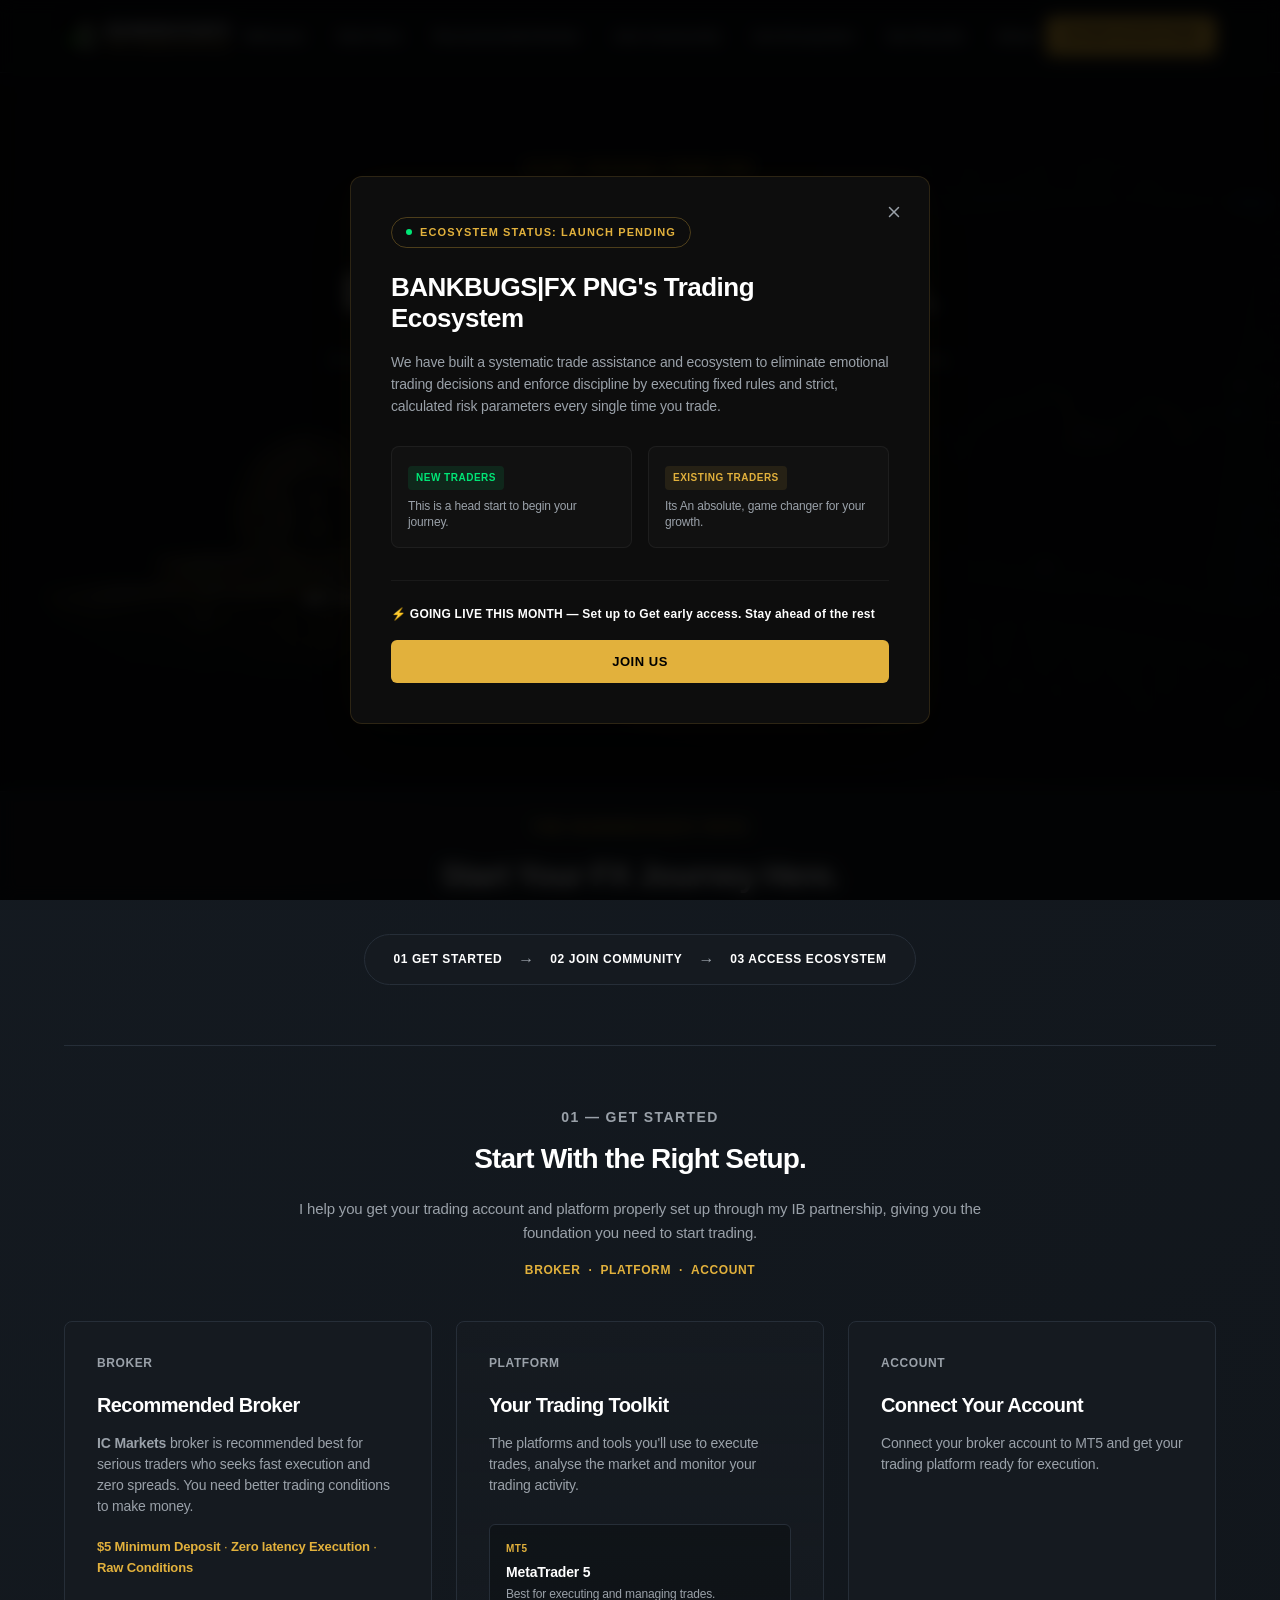
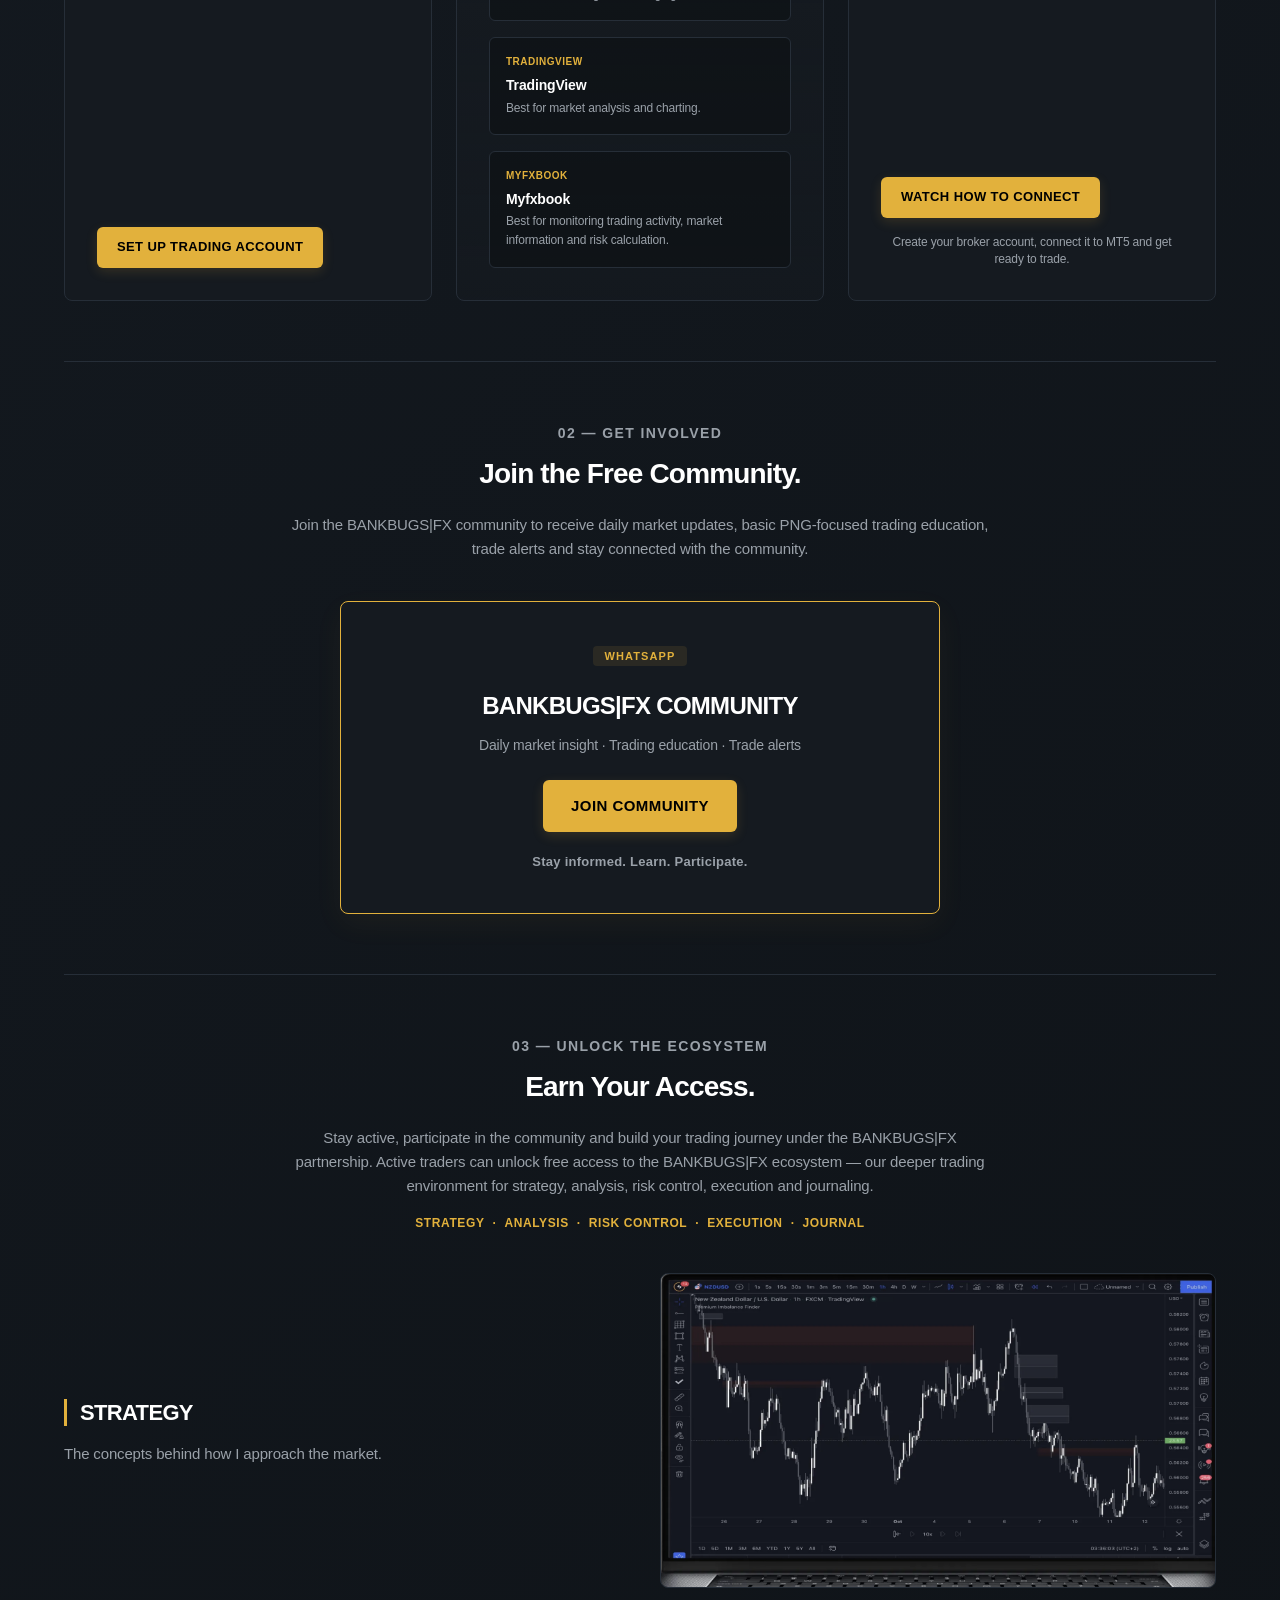
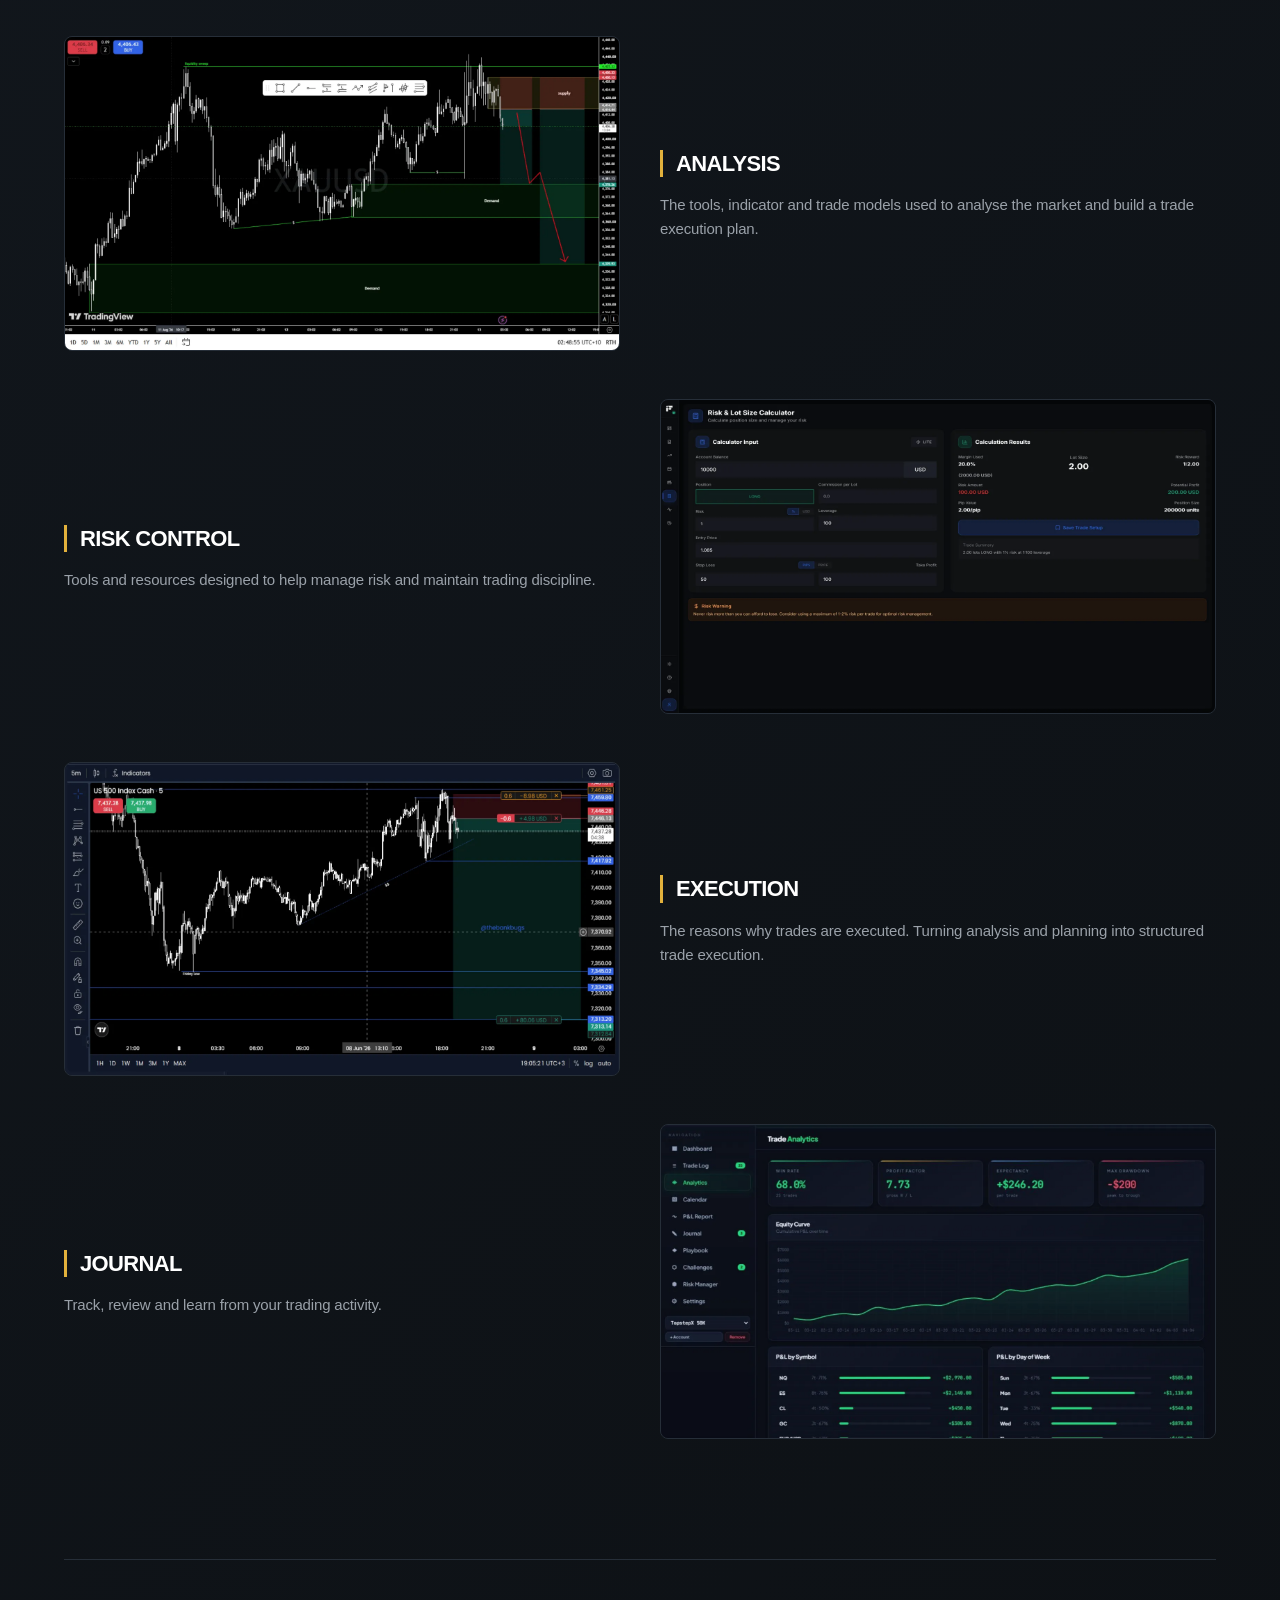
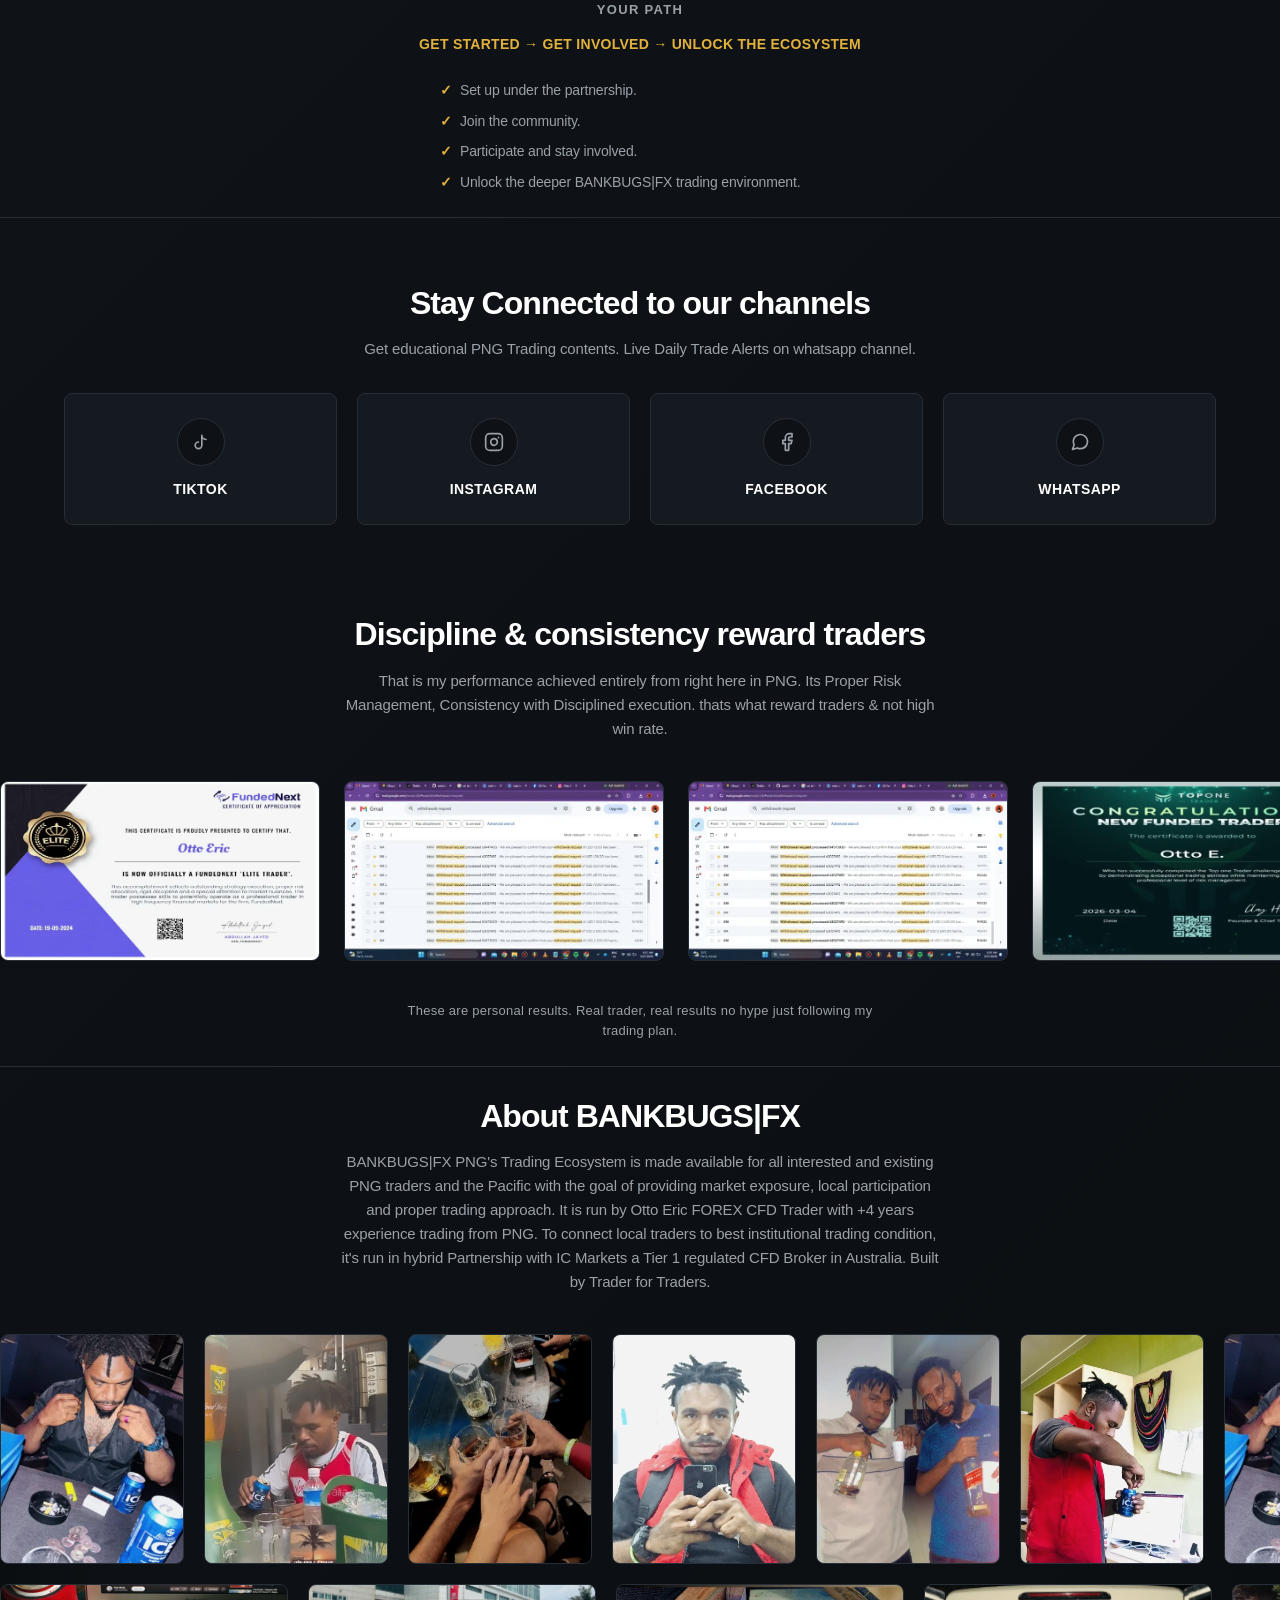
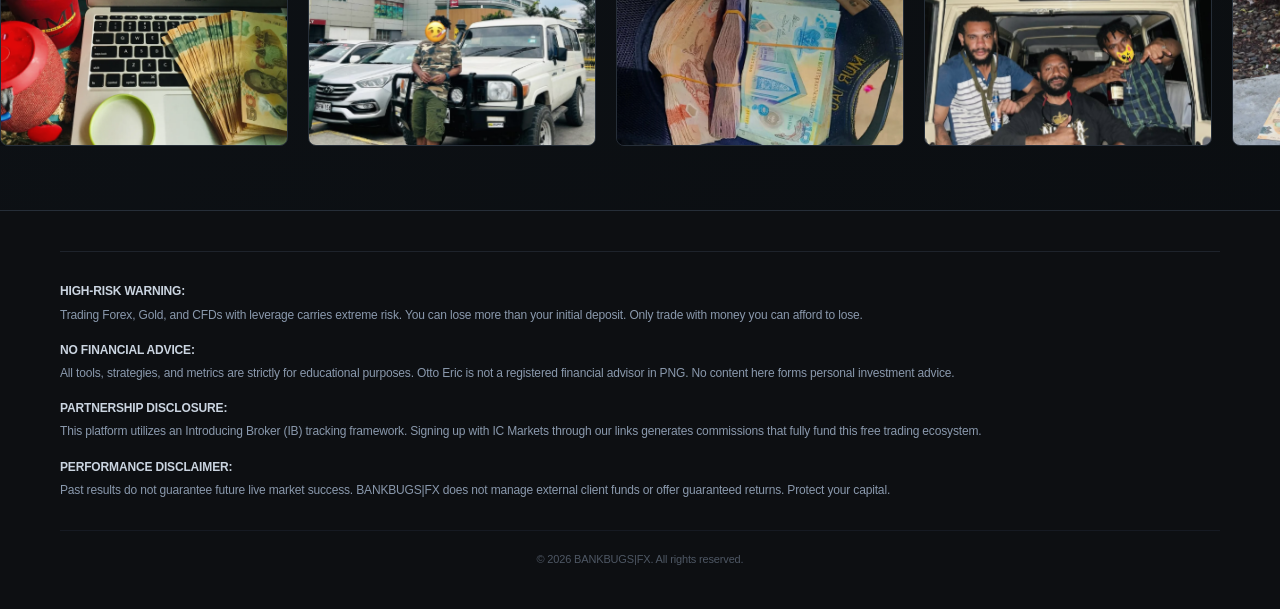
==== index.html @ 25a1a7df "Update index.html" ====
<!DOCTYPE html>
<html lang="en">
<head>
    <meta charset="UTF-8">
    <meta name="viewport" content="width=device-width, initial-scale=1.0">
    <title>BANKBUGS|FX Ecosystem</title>
    <!-- Link to your external stylesheet --> 
    <!-- Favicon Integration Hook -->
    <link rel="icon" type="image/x-icon" href="img/favicon.ico">

    <link rel="stylesheet" href="css/main.css">
    <link rel="stylesheet" href="css/topnav.css">
    <link rel="stylesheet" href="css/background.css">
    <link rel="stylesheet" href="css/header.css"> 
     <link rel="stylesheet" href="css/hero.css">
    <link rel="stylesheet" href="css/withdrawals.css">
    <link rel="stylesheet" href="css/about-me.css">
    <link rel="stylesheet" href="css/follow.css">
     <link rel="stylesheet" href="css/path.css">
     <link rel="stylesheet" href="css/ad.css">
    <!-- Google Fonts: Inter -->
    <link rel="preconnect" href="https://googleapis.com">
    <link rel="preconnect" href="https://gstatic.com" crossorigin>
    <link href="https://googleapis.com/css2?family=Inter:wght@400;600;700;800&display=swap" rel="stylesheet">
</head>
<body>


    
<!-- ==========================================
     SECTION 1: THE TOP NAVIGATION BAR (Dual-Row Layout)
     ========================================== -->
<nav class="main-nav">
    <div class="nav-wrapper">
                  
        <div class="nav-top-tier">
            <div class="brand-logo-group">
                <img src="img/logo.webp" alt="BANKBUGS|FX Logo" class="nav-logo-img">
                <div class="brand-text-column">
                    <span class="brand-logo-text">BANKBUGS|FX</span>
                    <span class="brand-subtext">PNG's Trading Ecosystem</span>
                    
                    <!-- 🍔 MOBILE HAMBURGER BUTTON (Hidden on Desktop) -->
                    <button id="menu-toggle" class="hamburger-btn" aria-label="Toggle Menu">
                        <span></span>
                        <span></span>
                        <span></span>
                    </button>
                </div>
            </div>
            
            <!-- Right Side: Action Utilities Grouping (Updated Row Box) -->
            <div class="nav-actions-group">
                <a href="login.html" class="btn btn-secondary btn-nav-action">Access Ecosystem</a>
            </div>
        </div>

        <!-- Tier 2: The Navigation Menu Sub-Section (Becomes the Side Drawer on Mobile) -->
        <div id="side-menu" class="nav-sub-section">
            <a href="#section-onboarding" class="nav-link">Welcome</a>
             <a href="#getting-started" class="nav-link">Start Here</a>
             <a href="#broker" class="nav-link">Recommended Broker</a>
            <a href="#community" class="nav-link">Join Community</a>
            <a href="#ecosystem" class="nav-link">Use Ecosystem</a>
            <a href="#withdrawals" class="nav-link">See Results</a>
            <a href="#about-me" class="nav-link">About</a>
        </div>
        
    </div>
</nav>

<!-- 🌟 OUTSIDE CLICK BACKDROP OVERLAY -->
<div id="menu-overlay" class="menu-overlay"></div>



<!-- SYSTEMATIC ECOSYSTEM LAUNCH ANNOUNCER MODAL -->
<div id="launch-announcer-overlay" class="announcer-overlay-backdrop" style="display: none;">
    <div class="announcer-modal-card">
        
        <!-- Premium Closure Handle -->
        <button class="announcer-close-btn" onclick="closeAnnouncerPopup();" aria-label="Close Announcement">
            <svg viewBox="0 0 24 24" width="18" height="18" stroke="currentColor" stroke-width="2" fill="none" stroke-linecap="round" stroke-linejoin="round">
                <line x1="18" y1="6" x2="6" y2="18"></line>
                <line x1="6" y1="6" x2="18" y2="18"></line>
            </svg>
        </button>

        <!-- Institutional Header Token -->
        <div class="announcer-badge-glow">
            <span class="pulse-radar-dot"></span>
            Ecosystem Status: Launch Pending
        </div>

        <!-- Copywriting Value Hierarchy -->
        <h2 class="announcer-headline">BANKBUGS|FX PNG's Trading Ecosystem</h2>
        
        <p class="announcer-pitch-text">
            We have built a systematic trade assistance and ecosystem to eliminate emotional trading decisions and enforce discipline by executing fixed rules and strict, calculated risk parameters every single time you trade.
        </p>

        <!-- Segment Targeted Dual-Value Blocks -->
        <div class="announcer-segments-grid">
            <div class="segment-pill-box">
                <span class="pill-title label-new">New Traders</span>
                <p class="pill-desc">This is a head start to begin your journey.</p>
            </div>
            <div class="segment-pill-box">
                <span class="pill-title label-pro">Existing Traders</span>
                <p class="pill-desc">Its An absolute, game changer for your growth.</p>
            </div>
        </div>

        <!-- High-Urgency Action Anchoring -->
        <div class="announcer-footer-box">
            <p class="announcer-urgency-note">
                ⚡ GOING LIVE THIS MONTH — Set up to Get early access. Stay ahead of the rest
            </p>
            <button class="announcer-action-cta" onclick="closeAnnouncerPopup();">Join us</button>
        </div>

    </div>
</div>



    
<!-- ==========================================================================
     SECTION 0: THE HIGH-STATUS HERO COMPONENT (ALL GOLD CTA UPGRADE)
     ========================================================================== -->
<header id="section-onboarding" class="hero-section baseline-onboarding-hero">
    
    <!-- Core Container Layout -->
    <div class="hero-block structural-center-box">
        
        <!-- Audience Hook Indicator -->
        <span class="hero-tagline-eyebrow">START TRADING FROM PNG</span>
        
        <!-- Core Value Headline Proposition -->
        <h1 class="hero-headline-title">Trade with a System.<br>Execute with Confidence.</h1>
        
        <!-- Contextual Subheadline Bridge Paragraph -->
        <p class="hero-subheadline-desc">A complete FX trading ecosystem built for traders — combining strategy, market analysis, trading tools, education and execution into one structured platform.</p>
        
       <!-- Conversion Trigger Control Panel Frame -->
<div class="hero-action-control-box">
    
    <!-- Context Indicator Text -->
    <p class="hero-cta-prompt-text">New Here?</p>
    
    <!-- Primary Attention Trigger Row -->
    <div class="hero-cta-primary-row">
        <!-- Button 1: Open Trading Account (High Speed Framing) -->
        <a href="#getting-started" target="_blank" rel="noopener noreferrer" class="btn-hero-gold btn-hero-large">Take first-step Get Started</a>
    </div>

    <!-- Secondary Action Navigation Ecosystem Grid -->
    <div class="hero-cta-secondary-grid">
        
        <!-- Button 2: Request Help (Now cleanly framed as a supportive auxiliary choice) -->
        <a href="javascript:void(0);" onclick="redirectToWhatsApp('help');" class="btn-hero-gold btn-hero-gold-outline" rel="noopener">Not Sure? Get online help</a>
        
        <!-- Bundle Container: Holds the Early Access Button and its respective status counter safely together -->
        <div class="cta-bundle-node-wrapper">
            <!-- Button 3: Join Free Community -->
            <a href="https://chat.whatsapp.com/BpIWqg3GqBs0IcXqRXklB0" target="_blank" rel="noopener noreferrer" class="btn-hero-gold">Join us to Access Ecosystem</a>
            
            <!-- Fintech Status Active Node Indicator (Institutional Vector) -->
            <div class="institutional-queue-node">
                <!-- Precision dual user-group silhouette line vector -->
                <svg class="queue-vector-node" viewBox="0 0 24 24" xmlns="http://w3.org">
                    <path d="M17 21v-2a4 4 0 0 0-4-4H5a4 4 0 0 0-4 4v2" />
                    <circle cx="9" cy="7" r="4" />
                    <path d="M23 21v-2a4 4 0 0 0-3-3.87" />
                    <path d="M16 3.13a4 4 0 0 1 0 7.75" />
                </svg>
                Active: +70 Traders ready for Early Access
            </div>
        </div>

    </div>

</div> <!-- /.hero-action-control-box -->

        
        <!-- Friction Minimizer Supporting Meta Note -->
        <span class="hero-supporting-meta-text">No subscription required. Explore the system, tools and education before deciding how you want to trade.</span>

    </div> <!-- /.structural-center-box -->
</header>


<!-- ==========================================================================
   BANKBUGS|FX PATH FUNNEL SECTION
   ========================================================================== -->
<section id="welcome" class="section-padding funnel-section">
    <div class="container">
        
        <!-- Main Section Header -->
        <header class="funnel-header">
            <h2 class="funnel-tagline">THE BANKBUGS|FX PATH</h2>
            <h1 class="section-title">Start Your FX Journey Here.</h1>
            
            <!-- Funnel Path Breadcrumb Visual -->
            <div class="funnel-breadcrumb">
                <span class="step-link">01 GET STARTED</span>
                <span class="step-arrow">→</span>
                <span class="step-link">02 JOIN COMMUNITY</span>
                <span class="step-arrow">→</span>
                <span class="step-link">03 ACCESS ECOSYSTEM</span>
            </div>
        </header>

        <!-- ==========================================================================
           STEP 01 — GET STARTED (3-Column Layout Block)
           ========================================================================== -->
        <div id="getting-started" class="funnel-step-block">
            <div class="step-block-header">
                <h2>01 — GET STARTED</h2>
                <h3>Start With the Right Setup.</h3>
                <p>I help you get your trading account and platform properly set up through my IB partnership, giving you the foundation you need to start trading.</p>
                <div class="step-badges">
                    <span>BROKER</span> · <span>PLATFORM</span> · <span>ACCOUNT</span>
                </div>
            </div>

            <!-- Responsive 3-Column Grid -->
            <div id="broker" class="step-three-grid">
                
                <!-- Column A: Broker -->
                <div class="step-col-card">
                    <h4 class="card-meta-title">BROKER</h4>
                    <h3>Recommended Broker</h3>
                    <p class="card-desc"><strong>IC Markets</strong> broker is recommended best for serious traders who seeks fast execution and zero spreads. You need better trading conditions to make money.</p>
                    <div class="card-highlights">
                        <strong>$5 Minimum Deposit</strong> · <strong>Zero latency Execution</strong> · <strong>Raw Conditions</strong>
                    </div>
                    <div class="card-action">
                        <a href="https://ic.com/open-trading-account/live/?camp=92891" class="btn btn-secondary">Set Up Trading Account</a>
                    </div>
                </div>

                <!-- Column B: Platform (Unified Layout Card) -->
                <div class="step-col-card platform-unified-card">
                    <h4 class="card-meta-title">PLATFORM</h4>
                    <h3>Your Trading Toolkit</h3>
                    <p class="card-desc">The platforms and tools you'll use to execute trades, analyse the market and monitor your trading activity.</p>
                    
                    <div class="platform-tools-stack">
                        <div class="tool-item">
                            <span class="tool-badge">MT5</span>
                            <div class="tool-details">
                                <h5>MetaTrader 5</h5>
                                <p>Best for executing and managing trades.</p>
                            </div>
                        </div>
                        <div class="tool-item">
                            <span class="tool-badge">TRADINGVIEW</span>
                            <div class="tool-details">
                                <h5>TradingView</h5>
                                <p>Best for market analysis and charting.</p>
                            </div>
                        </div>
                        <div class="tool-item">
                            <span class="tool-badge">MYFXBOOK</span>
                            <div class="tool-details">
                                <h5>Myfxbook</h5>
                                <p>Best for monitoring trading activity, market information and risk calculation.</p>
                            </div>
                        </div>
                    </div>
                </div>

                <!-- Column C: Account -->
                <div class="step-col-card">
                    <h4 class="card-meta-title">ACCOUNT</h4>
                    <h3>Connect Your Account</h3>
                    <p class="card-desc">Connect your broker account to MT5 and get your trading platform ready for execution.</p>
                    <div class="card-action">
                        <a href="https://www.tiktok.com/@bankbugsfx" class="btn btn-secondary">Watch How To Connect</a>
                    </div>
                    <p class="card-subtext">Create your broker account, connect it to MT5 and get ready to trade.</p>
                </div>

            </div>
        </div>

        <!-- ==========================================================================
           STEP 02 — GET INVOLVED (Focused CTA Layout)
           ========================================================================== -->
        <div id="community" class="funnel-step-block">
            <div class="step-block-header">
                <h2>02 — GET INVOLVED</h2>
                <h3>Join the Free Community.</h3>
                <p>Join the BANKBUGS|FX community to receive daily market updates, basic PNG-focused trading education, trade alerts and stay connected with the community.</p>
            </div>

            <div class="community-cta-card">
                <span class="whatsapp-tag">WHATSAPP</span>
                <h3>BANKBUGS|FX COMMUNITY</h3>
                <p>Daily market insight · Trading education · Trade alerts</p>
                <div class="cta-wrapper">
                    <a href="https://whatsapp.com/channel/0029VbCknH1BqbrEymxFje2I" class="btn">Join Community</a>
                </div>
                <div class="cta-footer-tag">Stay informed. Learn. Participate.</div>
            </div>
        </div>

        <!-- ==========================================================================
           STEP 03 — UNLOCK THE ECOSYSTEM (Alternating Rows Layout)
           ========================================================================== -->
        <div id="ecosystem" class="funnel-step-block">
            <div class="step-block-header">
                <h2>03 — UNLOCK THE ECOSYSTEM</h2>
                <h3>Earn Your Access.</h3>
                <p>Stay active, participate in the community and build your trading journey under the BANKBUGS|FX partnership. Active traders can unlock free access to the BANKBUGS|FX ecosystem — our deeper trading environment for strategy, analysis, risk control, execution and journaling.</p>
                <div class="step-badges">
                    <span>STRATEGY</span> · <span>ANALYSIS</span> · <span>RISK CONTROL</span> · <span>EXECUTION</span> · <span>JOURNAL</span>
                </div>
            </div>

            <!-- Alternating Ecosystem Grid Rows -->
            <div class="ecosystem-rows-container">
                
                <!-- Row 1: Strategy -->
                <div class="ecosystem-row">
                    <div class="ecosystem-info-pane">
                        <h3>STRATEGY</h3>
                        <p>The concepts behind how I approach the market.</p>
                    </div>
                    <div class="ecosystem-visual-pane">
                        <div class="image-container aspect-16-9">
                            <img src="img/strategy-visual.webp" alt="BANKBUGS FX Strategy Framework Visual Placeholder">
                        </div>
                    </div>
                </div>

                <!-- Row 2: Analysis (Flipped layout via CSS order) -->
                <div class="ecosystem-row">
                    <div class="ecosystem-info-pane">
                        <h3>ANALYSIS</h3>
                        <p>The tools, indicator and trade models used to analyse the market and build a trade execution plan.</p>
                    </div>
                    <div class="ecosystem-visual-pane">
                        <div class="image-container aspect-16-9">
                            <img src="img/analysis-visual.webp" alt="BANKBUGS FX Market Analysis Visual Placeholder">
                        </div>
                    </div>
                </div>

                <!-- Row 3: Risk Control -->
                <div class="ecosystem-row">
                    <div class="ecosystem-info-pane">
                        <h3>RISK CONTROL</h3>
                        <p>Tools and resources designed to help manage risk and maintain trading discipline.</p>
                    </div>
                    <div class="ecosystem-visual-pane">
                        <div class="image-container aspect-16-9">
                            <img src="img/risk-control-visual.webp" alt="BANKBUGS FX Risk Control Tools Visual Placeholder">
                        </div>
                    </div>
                </div>

                                <!-- Row 4: Execution (Flipped layout via CSS order) -->
                <div class="ecosystem-row">
                    <div class="ecosystem-info-pane">
                        <h3>EXECUTION</h3>
                        <p>The reasons why trades are executed. Turning analysis and planning into structured trade execution.</p>
                    </div>
                    <div class="ecosystem-visual-pane">
                        <div class="image-container aspect-16-9">
                            <img src="img/execution-visual.webp" alt="BANKBUGS FX Trade Execution Environment Visual Placeholder">
                        </div>
                    </div>
                </div>

                <!-- Row 5: Journal -->
                <div class="ecosystem-row">
                    <div class="ecosystem-info-pane">
                        <h3>JOURNAL</h3>
                        <p>Track, review and learn from your trading activity.</p>
                    </div>
                    <div class="ecosystem-visual-pane">
                        <div class="image-container aspect-16-9">
                            <img src="img/journal-visual.webp" alt="BANKBUGS FX Trading Journal Platform Visual Placeholder">
                        </div>
                    </div>
                </div>

            </div>
        </div>

        <!-- ==========================================================================
           FUNNEL SUMMARY FOOTER
           ========================================================================== -->
        <footer class="funnel-summary-footer">
            <h4>YOUR PATH</h4>
            <div class="summary-badge-path">
                <span>GET STARTED</span> → <span>GET INVOLVED</span> → <span>UNLOCK THE ECOSYSTEM</span>
            </div>
            <ul class="summary-list">
                <li>Set up under the partnership.</li>
                <li>Join the community.</li>
                <li>Participate and stay involved.</li>
                <li>Unlock the deeper BANKBUGS|FX trading environment.</li>
            </ul>
        </footer>

    </div>
</section>





    <!-- ==========================================
       SECTION: THE PRIVATE SOCIAL MATRIX BLOCK
       ========================================== -->
    <section id="socials" class="follow-section-block">
        <div class="container">
            <h2 class="section-title">Stay Connected to our channels</h2>
            <p class="section-subtitle">Get educational PNG Trading contents. Live Daily Trade Alerts on whatsapp channel.</p>
            
            <div class="social-channels-horizontal">
                <!-- TikTok Node -->
                <a href="https://www.tiktok.com/@bankbugsfx" target="_blank" rel="noopener noreferrer" class="social-node-item">
                    <div class="social-icon-wrapper">
                        <svg xmlns="http://w3.org" width="24" height="24" viewBox="0 0 24 24" fill="none" stroke="currentColor" stroke-width="2" stroke-linecap="round" stroke-linejoin="round"><path d="M9 12a4 4 0 1 0 4 4V4a5 5 0 0 0 5 5"></path></svg>
                    </div>
                    <span class="social-platform-title">TikTok</span>
                </a>
                
                <!-- Instagram Node -->
                <a href="https://www.instagram.com/bankbugsfx/" target="_blank" rel="noopener noreferrer" class="social-node-item">
                    <div class="social-icon-wrapper">
                        <svg xmlns="http://w3.org" width="24" height="24" viewBox="0 0 24 24" fill="none" stroke="currentColor" stroke-width="2" stroke-linecap="round" stroke-linejoin="round"><rect x="2" y="2" width="20" height="20" rx="5" ry="5"></rect><path d="M16 11.37A4 4 0 1 1 12.63 8 4 4 0 0 1 16 11.37z"></path><line x1="17.5" y1="6.5" x2="17.51" y2="6.5"></line></svg>
                    </div>
                    <span class="social-platform-title">Instagram</span>
                </a>

                <!-- Facebook Node -->
                <a href="https://facebook.com" target="_blank" rel="noopener noreferrer" class="social-node-item">
                    <div class="social-icon-wrapper">
                        <svg xmlns="http://w3.org" width="24" height="24" viewBox="0 0 24 24" fill="none" stroke="currentColor" stroke-width="2" stroke-linecap="round" stroke-linejoin="round"><path d="M18 2h-3a5 5 0 0 0-5 5v3H7v4h3v8h4v-8h3l1-4h-4V7a1 1 0 0 1 1-1h3z"></path></svg>
                    </div>
                    <span class="social-platform-title">Facebook</span>
                </a>

                <!-- WhatsApp Node -->
                <a href="https://whatsapp.com/channel/0029VbCknH1BqbrEymxFje2I" target="_blank" rel="noopener noreferrer" class="social-node-item">
                    <div class="social-icon-wrapper">
                        <svg xmlns="http://w3.org" width="24" height="24" viewBox="0 0 24 24" fill="none" stroke="currentColor" stroke-width="2" stroke-linecap="round" stroke-linejoin="round"><path d="M21 11.5a8.38 8.38 0 0 1-.9 3.8 8.5 8.5 0 0 1-7.6 4.7 8.38 8.38 0 0 1-3.8-.9L3 21l1.9-5.7a8.38 8.38 0 0 1-.9-3.8 8.5 8.5 0 0 1 4.7-7.6 8.38 8.38 0 0 1 3.8-.9h.5a8.48 8.48 0 0 1 8 8v.5z"></path></svg>
                    </div>
                    <span class="social-platform-title">WhatsApp</span>
                </a>
            </div>
        </div>
    </section>
   
<!-- ==========================================
     SECTION 4: THE UNALTERABLE PERFORMANCE EVIDENCE (FULL-BLEED MARQUEE)
     ========================================== -->
<!-- 🌟 FIX: Stripped ".container" to release full screen-stretching marquee rails -->
<section id="withdrawals" class="full-bleed section-padding">
    
    <!-- Typography Box: Keeps headers securely centered on main grid line -->
    <div class="proof-text-block">
        <h2 class="section-title">Discipline & consistency reward traders</h2>
        <p class="section-subtitle">That is my performance achieved entirely from right here in PNG. Its Proper Risk Management, Consistency with Disciplined execution. thats what reward traders & not high win rate. </p>
    </div>

    <!-- Overhauled Carousel Wrapper (Stretches Edge-To-Edge Seamlessly) -->
    <div class="proof-carousel-container">
        <div class="proof-track">
            
            <!-- Slide 1 -->
            <div class="proof-slide">
                <img src="img/withdrawals-1.webp" alt="Verified Evaluation Node 01" loading="lazy">
            </div>
            
            <!-- Slide 2 -->
            <div class="proof-slide">
                <img src="img/withdrawals-2.webp" alt="Verified Evaluation Node 02" loading="lazy">
            </div>
            
            <!-- Slide 3 -->
            <div class="proof-slide">
                <img src="img/withdrawals-3.webp" alt="Capital Extraction Metric 01" loading="lazy">
            </div>
            
            <!-- Slide 4 -->
            <div class="proof-slide">
                <img src="img/withdrawals-4.webp" alt="Capital Extraction Metric 02" loading="lazy">
            </div>

            <!-- Slide 5 -->
            <div class="proof-slide">
                <img src="img/withdrawals-5.webp" alt="Capital Extraction Metric 03" loading="lazy">
            </div>

            <!-- Slide 6 -->
            <div class="proof-slide">
                <img src="img/withdrawals-6.webp" alt="Capital Extraction Metric 04" loading="lazy">
            </div>

            <!-- 🌟 CLONE GROUP: Identical duplicates so the right-to-left layout loops infinitely without gaps -->
            <div class="proof-slide"><img src="fundednext-certificate.webp" alt="" loading="lazy"></div>
            <div class="proof-slide"><img src="toponetrader-certificate.webp" alt="" loading="lazy"></div>
            <div class="proof-slide"><img src="withdrawal-receipt-1.webp" alt="" loading="lazy"></div>
            <div class="proof-slide"><img src="withdrawal-receipt-2.webp" alt="" loading="lazy"></div>
            <div class="proof-slide"><img src="withdrawal-receipt-3.webp" alt="" loading="lazy"></div>
            <div class="proof-slide"><img src="withdrawal-receipt-4.webp" alt="" loading="lazy"></div>

        </div>
    </div>

    <!-- Center Centered Conversion Call-To-Action Desk -->
    <div class="proof-action-block">
        <p class="proof-action-text">These are personal results. Real trader, real results no hype just following my trading plan.</p>
       
    </div>
</section>


<!-- ==========================================
     SECTION: ABOUT ME LIFESTYLE MATRIX (FULL-BLEED UPGRADE)
     ========================================== -->
<!-- 🌟 FIX: Stripped ".container" to let the double rows expand across the full screen -->
<section id="about-me" class="full-bleed section-padding">
    
    <!-- Typography Box: Keeps text safely centered on your main core grid line -->
    <div class="about-me-text-block">
        <h2 class="section-title">About BANKBUGS|FX</h2>
        <p class="section-subtitle">BANKBUGS|FX PNG's Trading Ecosystem is made available for all interested and existing PNG traders and the Pacific with the goal of providing market exposure, local participation and proper trading approach. It is run by Otto Eric FOREX CFD Trader with +4 years experience trading from PNG. To connect local traders to best institutional trading condition, it's run in hybrid Partnership with IC Markets a Tier 1 regulated CFD Broker in Australia. Built by Trader for Traders.</p>
    </div>
    
    <div class="lifestyle-matrix-container">
        
        <!-- ROW 1: 4:5 Portrait Ratio (Moving Left) -->
        <div class="lifestyle-carousel-row">
            <div class="lifestyle-track track-left">
                <!-- Group A -->
                <div class="lifestyle-slide ratio-4-5"><img src="img/lifestyle-vertical-1.webp" alt="Lifestyle Content 01" loading="lazy"></div>
                <div class="lifestyle-slide ratio-4-5"><img src="img/lifestyle-vertical-2.webp" alt="Lifestyle Content 02" loading="lazy"></div>
                <div class="lifestyle-slide ratio-4-5"><img src="img/lifestyle-vertical-3.webp" alt="Lifestyle Content 03" loading="lazy"></div>
                <div class="lifestyle-slide ratio-4-5"><img src="img/lifestyle-vertical-4.webp" alt="Lifestyle Content 04" loading="lazy"></div>
                <div class="lifestyle-slide ratio-4-5"><img src="img/lifestyle-vertical-5.webp" alt="Lifestyle Content 05" loading="lazy"></div>
                <div class="lifestyle-slide ratio-4-5"><img src="img/lifestyle-vertical-6.webp" alt="Lifestyle Content 06" loading="lazy"></div>
                
                <!-- Group B (Identical Duplicate for Seamless Infinite Loop) -->
                <div class="lifestyle-slide ratio-4-5"><img src="img/lifestyle-vertical-1.webp" alt="Lifestyle Content 01" loading="lazy"></div>
                <div class="lifestyle-slide ratio-4-5"><img src="img/lifestyle-vertical-2.webp" alt="Lifestyle Content 02" loading="lazy"></div>
                <div class="lifestyle-slide ratio-4-5"><img src="img/lifestyle-vertical-3.webp" alt="Lifestyle Content 03" loading="lazy"></div>
                <div class="lifestyle-slide ratio-4-5"><img src="img/lifestyle-vertical-4.webp" alt="Lifestyle Content 04" loading="lazy"></div>
                <div class="lifestyle-slide ratio-4-5"><img src="img/lifestyle-vertical-5.webp" alt="Lifestyle Content 05" loading="lazy"></div>
                <div class="lifestyle-slide ratio-4-5"><img src="img/lifestyle-vertical-6.webp" alt="Lifestyle Content 06" loading="lazy"></div>
            </div>
        </div>

        <!-- ROW 2: 16:9 Landscape Ratio (Moving Right - Slightly Faster) -->
        <div class="lifestyle-carousel-row">
            <div class="lifestyle-track track-right">
                <!-- Group A -->
                <div class="lifestyle-slide ratio-16-9"><img src="img/lifestyle-wide-1.webp" alt="Lifestyle Content 07" loading="lazy"></div>
                <div class="lifestyle-slide ratio-16-9"><img src="img/lifestyle-wide-2.webp" alt="Lifestyle Content 08" loading="lazy"></div>
                <div class="lifestyle-slide ratio-16-9"><img src="img/lifestyle-wide-3.webp" alt="Lifestyle Content 09" loading="lazy"></div>
                <div class="lifestyle-slide ratio-16-9"><img src="img/lifestyle-wide-4.webp" alt="Lifestyle Content 10" loading="lazy"></div>
                <div class="lifestyle-slide ratio-16-9"><img src="img/lifestyle-wide-5.webp" alt="Lifestyle Content 11" loading="lazy"></div>
                <div class="lifestyle-slide ratio-16-9"><img src="img/lifestyle-wide-6.webp" alt="Lifestyle Content 12" loading="lazy"></div>
                
                <!-- Group B (Identical Duplicate for Seamless Infinite Loop) -->
                <div class="lifestyle-slide ratio-16-9"><img src="img/lifestyle-wide-1.webp" alt="Lifestyle Content 07" loading="lazy"></div>
                <div class="lifestyle-slide ratio-16-9"><img src="img/lifestyle-wide-2.webp" alt="Lifestyle Content 08" loading="lazy"></div>
                <div class="lifestyle-slide ratio-16-9"><img src="img/lifestyle-wide-3.webp" alt="Lifestyle Content 09" loading="lazy"></div>
                <div class="lifestyle-slide ratio-16-9"><img src="img/lifestyle-wide-4.webp" alt="Lifestyle Content 10" loading="lazy"></div>
                <div class="lifestyle-slide ratio-16-9"><img src="img/lifestyle-wide-5.webp" alt="Lifestyle Content 11" loading="lazy"></div>
                <div class="lifestyle-slide ratio-16-9"><img src="img/lifestyle-wide-6.webp" alt="Lifestyle Content 12" loading="lazy"></div>
            </div>
        </div>

    </div>
</section>


       



    <!-- ==========================================
   SECTION 5: THE INSTITUTIONAL FOOTER & DISCLAIMER
   ========================================== -->
<footer class="main-footer" style="padding: 40px 0; background-color: #0d0f12; color: #8a99ad;">
    <div class="container" style="max-width: 1200px; margin: 0 auto; padding: 0 20px; font-family: sans-serif; line-height: 1.6;">
        
        <div class="disclaimer-container" style="font-size: 12px; border-top: 1px solid #1e232b; padding-top: 30px;">
            
            <p class="disclaimer-section" style="margin-bottom: 16px;">
                <strong style="color: #cbd5e1; display: block; margin-bottom: 4px;">HIGH-RISK WARNING:</strong>
                Trading Forex, Gold, and CFDs with leverage carries extreme risk. You can lose more than your initial deposit. Only trade with money you can afford to lose.
            </p>

            <p class="disclaimer-section" style="margin-bottom: 16px;">
                <strong style="color: #cbd5e1; display: block; margin-bottom: 4px;">NO FINANCIAL ADVICE:</strong>
                All tools, strategies, and metrics are strictly for educational purposes. Otto Eric is not a registered financial advisor in PNG. No content here forms personal investment advice.
            </p>

            <p class="disclaimer-section" style="margin-bottom: 16px;">
                <strong style="color: #cbd5e1; display: block; margin-bottom: 4px;">PARTNERSHIP DISCLOSURE:</strong>
                This platform utilizes an Introducing Broker (IB) tracking framework. Signing up with IC Markets through our links generates commissions that fully fund this free trading ecosystem.
            </p>

            <p class="disclaimer-section" style="margin-bottom: 24px;">
                <strong style="color: #cbd5e1; display: block; margin-bottom: 4px;">PERFORMANCE DISCLAIMER:</strong>
                Past results do not guarantee future live market success. BANKBUGS|FX does not manage external client funds or offer guaranteed returns. Protect your capital.
            </p>

        </div>

        <p class="copyright-text" style="font-size: 11px; color: #4e5764; margin-top: 30px; text-align: center; border-top: 1px solid #161a22; padding-top: 20px;">
            © 2026 BANKBUGS|FX. All rights reserved.
        </p>
    </div>
</footer>



    <script src="js/request-access.js" defer></script>
    <script src="js/topnav.js" defer></script>
     <script src="js/ad.js" defer></script>
</body>
</html>
---- css/main.css ----
/* ==========================================================================
   1. GLOBAL SYSTEM STYLES & RESET (The Foundation)
   ========================================================================== */
:root {
    --bg-main: #0B0E11;        /* Deep matte black background */
    --bg-card: #151A20;        /* Subtle elevation card background */
    --text-primary: #FFFFFF;   /* Pure white text */
    --text-secondary: #9AA1A9; /* Muted tech grey for sub-paragraphs */
    --accent-color: #E2B13C;   /* Premium institutional gold/yellow tone */
    --accent-hover: #C5982D;   /* Darker accent state for smooth hover action */
    --border-color: #262E38;   /* Clean, tight line dividers */
    --font-stack: 'Inter', -apple-system, BlinkMacSystemFont, "Segoe UI", Roboto, Helvetica, Arial, sans-serif;
}

* {
    margin: 0;
    padding: 0;
    box-sizing: border-box;
}

html, body {
    width: 100%;
    max-width: 100%;
    margin: 0;
    padding: 0;
    overflow-x: hidden; /* Hard locks rogue layout elements from creating janky side scrolling */
}

body {
    background: linear-gradient(-45deg, #0b0e11, #12161a, #07090b, #151b22);
    background-size: 400% 400%;
    animation: liveGradient 15s ease infinite;
    color: var(--text-primary);
    font-family: var(--font-stack);
    line-height: 1.6;
    letter-spacing: -0.01em;
    -webkit-font-smoothing: antialiased;
}

/* The Live Animation Engine */
@keyframes liveGradient {
    0% { background-position: 0% 50%; }
    50% { background-position: 100% 50%; }
    100% { background-position: 0% 50%; }
}

/* ==========================================================================
   2. REUSABLE ATOMIC UTILITIES (Highly Compact Layout Framework)
   ========================================================================== */
/* Retained for text hierarchy balance to keep typography readable */
.container {
    width: 100%;
    max-width: 1200px;
    margin: 0 auto;
    padding: 0 24px;
}

/* 🌟 CRITICAL FIX: Add this helper class to any section containing your sliders */
.full-bleed {
    width: 100% !important;
    max-width: 100% !important;
    padding-left: 0 !important;
    padding-right: 0 !important;
    margin-left: 0 !important;
    margin-right: 0 !important;
}

/* Hard-locked tight buffer clearance for all structural blocks */
.section-padding {
    padding: 24px 0 !important;
}

/* Unification Engine: Solid Filled Gold Buttons */
.btn {
    display: inline-flex;
    align-items: center;
    justify-content: center;
    font-weight: 700;
    font-size: 15px;
    padding: 14px 28px;
    border-radius: 6px;
    cursor: pointer;
    transition: all 0.25s cubic-bezier(0.4, 0, 0.2, 1);
    text-decoration: none;
    background-color: var(--accent-color) !important; /* Force solid gold fill */
    color: #000000 !important;                        /* High contrast dark text */
    border: none !important;
    text-transform: uppercase;
    letter-spacing: 0.03em;
    box-shadow: 0 4px 12px rgba(226, 177, 60, 0.15);
}

.btn:hover {
    background-color: var(--accent-hover) !important;
    transform: translateY(-2px);
    box-shadow: 0 6px 20px rgba(226, 177, 60, 0.3);
}

.btn:active {
    transform: translateY(0);
}

/* Secondary Button Reset (Ensures Login matching state) */
.btn-secondary {
    padding: 10px 20px;
    font-size: 13px;
}

/* Typography Hierarchy */
h1, h2, h3 {
    font-weight: 700;
    letter-spacing: -0.03em;
}

.section-title {
    font-size: 32px;
    text-align: center;
    margin-bottom: 8px; /* Tighter layout padding */
}

.section-subtitle {
    font-size: 15px;
    color: var(--text-secondary);
    text-align: center;
    max-width: 600px;
    margin: 0 auto 20px auto; /* Slashed from 60px down to 20px */
}

/* ==========================================================================
   3. SECTION SPECIFIC COMPONENT STYLES (Your Blocks)
   ========================================================================== */

/* Core Assets Layout Grid */
.assets-grid {
    display: grid;
    grid-template-columns: repeat(2, 1fr);
    gap: 24px;
}

.asset-card {
    background-color: var(--bg-card);
    border: 1px solid var(--border-color);
    padding: 32px; /* Balanced interior padding */
    border-radius: 8px;
    transition: border-color 0.2s ease-in-out;
}

.asset-card:hover {
    border-color: rgba(226, 177, 60, 0.3);
}

.asset-card h3 {
    font-size: 20px;
    margin-bottom: 10px;
}

.asset-card p {
    color: var(--text-secondary);
    font-size: 14px;
}

/* Hard Evidence & Proof Gallery Grid */
.proof-grid {
    display: grid;
    grid-template-columns: repeat(2, 1fr);
    gap: 24px;
}

.proof-column {
    display: flex;
    flex-direction: column;
    gap: 16px; /* Tight vertical block stack spacing */
}

.proof-column h3 {
    font-size: 16px;
    text-transform: uppercase;
    letter-spacing: 0.05em;
    color: var(--text-secondary);
    border-bottom: 1px solid var(--border-color);
    padding-bottom: 8px;
    margin-bottom: 4px;
}

.image-container {
    background-color: var(--bg-card);
    border: 1px solid var(--border-color);
    border-radius: 8px;
    overflow: hidden;
    width: 100%;
}

.image-container img {
    width: 100%;
    height: auto;
    display: block;
    filter: grayscale(15%);
    transition: filter 0.2s ease;
}

.image-container img:hover {
    filter: grayscale(0%);
}

/* Institutional Footer & Disclaimer */
.main-footer {
    border-top: 1px solid var(--border-color);
    padding: 32px 0; /* Compacted footing blocks */
    margin-top: 40px;
}

.disclaimer-text {
    font-size: 11px;
    color: #5F666E;
    text-align: justify;
    line-height: 1.7;
}

/* ==========================================================================
   4. CROSS-PLATFORM SYSTEM SCALING (PC, Tablet & Mobile Fluidity)
   ========================================================================== */

/* 📑 TABLET ORIENTATION MODE (Viewports under 1024px) */
@media (max-width: 1024px) {
    .container {
        padding: 0 24px;
    }
    .section-padding {
        padding: 20px 0 !important;
    }
    .assets-grid {
        gap: 16px;
    }
    .proof-grid {
        gap: 16px;
    }
}

/* 📱 SMARTPHONE MOBILE ENGINE (Viewports under 768px - Full Display, Zero Content Loss) */
@media (max-width: 768px) {
    .container {
        padding: 0 16px;
    }
    .full-bleed {
        padding-left: 0 !important;
        padding-right: 0 !important;
    }
    .section-padding {
        padding: 16px 0 !important; /* Extremely tight stack padding for small glass interfaces */
    }
    .section-title {
        font-size: 24px;
    }
    .section-subtitle {
        font-size: 13px;
        margin-bottom: 24px;
        padding: 0 16px; /* Protects text tracking from clipping screen bezels */
    }
    /* Force grids into single columns so items stack gracefully on mobile screens */
    .assets-grid, .proof-grid {
        grid-template-columns: 1fr !important;
        gap: 16px;
    }
    .asset-card {
        padding: 20px;
    }
    .proof-column h3 {
        font-size: 14px;
        margin-bottom: 8px;
    }
    .image-container {
        border-radius: 6px;
    }
    .image-container img {
        filter: grayscale(0%); /* Full clarity display for mobile viewers */
    }
    .disclaimer-text {
        font-size: 10px;
        text-align: left;
    }
}
---- css/topnav.css ----
/* ==========================================================================
   ELITE DUAL-ROW NAVIGATION MOTOR (Full-Bleed Center-Locked Upgrade)
   ========================================================================== */

/* Main Navigation Box wrapper - Forces background to bleed edge-to-edge */
.main-nav {
    position: fixed;            /* CHANGED: Switched sticky to fixed for an unbreakable lock */
    top: 0;
    left: 0;                    /* ADDED: Pulls fixed navbar to the absolute screen left */
    z-index: 10000;             /* CHANGED: Elevated layer weight to override scrolling sections */
    background-color: rgba(11, 14, 17, 0.90);
    backdrop-filter: blur(12px);
    -webkit-backdrop-filter: blur(12px);
    border-bottom: 1px solid var(--border-color);
    width: 100%;                /* CHANGED: Switched 100vw to 100% to eliminate nasty layout horizontal scrollbars */
    box-sizing: border-box;
    transition: all 0.2s ease-in-out;
}

/* Master Container Grid - Holds all contents inside standard desktop boundaries */
.nav-wrapper {
    display: flex;
    align-items: center;
    justify-content: space-between;
    height: 72px; /* Desktop Standard Height */
    position: relative; /* Anchor for absolute elements */
    width: 100%;
    max-width: 1200px;  /* Locks elements onto your core content lines */
    margin: 0 auto;     /* Centers everything horizontally on wide monitors */
    padding: 0 24px;    /* Protected side buffer gutters */
    box-sizing: border-box;
}

/* Structural Alignment blocks */
.nav-top-tier {
    display: flex;
    align-items: center;
    justify-content: space-between;
    box-sizing: border-box;
}

/* Identity Alignment Engine: Logo + Column Alignment Mechanics */
.brand-logo-group {
    display: inline-flex !important;
    align-items: center !important;
    justify-content: flex-start;
    gap: 4px; /* Space between logo image and your dual-line text area */
}

.brand-text-column {
    display: flex;
    flex-direction: column; /* Forces subtext to drop perfectly straight under the brand name */
    justify-content: center;
    line-height: 1.1; /* Keeps line height tight and professional */
}

.nav-logo-img {
    height: 38px;      /* Slightly scaled height profile to balance the dual-line text block layout */
    width: auto;        
    display: block;
}

.brand-logo-text {
    font-size: 16px;
    font-weight: 800;
    color: var(--text-primary);
    text-transform: uppercase;
    letter-spacing: 0.04em;
    white-space: nowrap;
}

/* Tiny Gold Subtext Styling Hooks */
.brand-subtext {
    font-size: 8px;
    font-weight: 700;
    color: var(--accent-color); /* Automatically pulls your existing golden theme color */
    text-transform: uppercase;
    letter-spacing: 0.04em;
    margin-top: 2px; /* Tightly buffers the gap right below the main brand name text */
    white-space: nowrap;
}

/* Navigation Link Menu Frame (Force Center Alignment) */
.nav-sub-section {
    display: flex;
    align-items: center;
    justify-content: center; /* Centers items horizontally */
    gap: 32px;
}

.nav-link {
    color: var(--text-secondary);
    font-size: 14px;
    font-weight: 600;
    text-decoration: none;
    letter-spacing: -0.01em;
    transition: color 0.2s ease-in-out;
    white-space: nowrap;
}

.nav-link:hover {
    color: var(--accent-color);
}

/* Navigation Action Block Layout Engine */
.nav-actions-group {
    display: inline-flex !important;
    align-items: center !important;
    gap: 12px; /* Uniform horizontal gap between your preview and login blocks */
}

/* Compact button layout scaling rules for navigation bar compatibility */
.btn-nav-action {
    padding: 10px 18px !important;
    font-size: 12px !important;
    white-space: nowrap !important;
}

/* ==========================================================================
   🖥️ DESKTOP STRUCTURAL RULE (Forced Centered Links, Floating Side Blocks)
   ========================================================================== */
@media (min-width: 993px) {
    /* Push the menu sub-section to occupy full central real estate */
    .nav-wrapper {
        justify-content: center;
    }

    .nav-top-tier {
        width: 100%;
        position: absolute;
        top: 0;
        left: 0;
        height: 100%;
        pointer-events: none; /* Allows clicks to pass through to links below it */
        display: flex;
        align-items: center;
        justify-content: space-between;
        padding: 0 24px;
        box-sizing: border-box;
    }

    /* Reactive activation for brand logo group and login button mouse clicks */
    .brand-logo-group, .nav-top-tier .btn-secondary, .nav-top-tier .nav-actions-group {
        pointer-events: auto;
        position: relative;
        z-index: 10;
    }

    /* FIXED BUG: Switched from hard-coded top: 16px to top: 50% flex alignment to stop button displacement */
    .nav-top-tier .nav-actions-group {
        position: absolute;
        right: 24px;
        top: 50%;
        transform: translateY(-50%);
        pointer-events: auto;
        z-index: 10;
    }
}

/* ==========================================================================
   📱 TABLET & SMARTPHONE CONVERSION ENGINE (Viewports under 992px)
   ========================================================================== */
@media (max-width: 992px) {
    .main-nav {
        height: auto; /* Allow header box to expand contextually */
    }

    .nav-wrapper {
        display: flex;
        flex-direction: column; /* Stack top-tier above the link sub-section */
        height: auto;
        padding: 16px 20px;
        gap: 16px;
    }

    /* Force Logo-Group and Login onto the same line, spanning 100% width */
    .nav-top-tier {
        width: 100%;
        display: flex !important;
        flex-direction: row !important;
        align-items: center;
        justify-content: space-between;
        pointer-events: auto;
    }

    /* Convert Menu Links into a clean centered sub-section row under the logo line */
    .nav-sub-section {
        width: 100%;
        display: flex !important;
        flex-wrap: wrap; /* Wrap links gracefully if mobile screens are thin */
        justify-content: center;
        align-items: center;
        gap: 16px; /* Balanced padding for smaller screens */
        padding-top: 12px;
        border-top: 1px solid var(--border-color); /* Separator line between top tier and links */
    }

    .nav-link {
        font-size: 12px; /* Tighter typography for mobile distribution */
    }
}

/* ==========================================================================
   🚨 CRITICAL PAGE SPACING ENGINE (Fixed-Nav Content Correction)
   ========================================================================== */
body {
    padding-top: 72px; /* Matches exact desktop nav height profile */
}

@media (max-width: 992px) {
    body {
        padding-top: 118px; /* Matches expanded mobile stacked layout height profile */
    }
}




/* ==========================================================================
   🛠️ SIDE SIDEBAR & HAMBURGER SYSTEM EXTENSION (Appended Additions)
   ========================================================================== */

/* Universal Background Overlay for dismissals */
.menu-overlay {
    position: fixed;
    top: 0;
    left: 0;
    width: 100%;
    height: 100%;
    background: rgba(11, 14, 17, 0.6); /* Color matched to your theme color base */
    backdrop-filter: blur(4px);
    -webkit-backdrop-filter: blur(4px);
    opacity: 0;
    visibility: hidden;
    transition: all 0.3s ease-in-out;
    z-index: 9998; /* Under side menu but above everything else */
}

/* Toggle Overlay Activation */
.menu-overlay.open {
    opacity: 1;
    visibility: visible;
}

/* Default state: Hide hamburger completely on desktop sizes */
.hamburger-btn {
    display: none;
    background: none;
    border: none;
    cursor: pointer;
    flex-direction: column;
    gap: 4px;
    width: 22px;
    padding: 6px 0 2px 0;
    margin-top: 4px;
}

.hamburger-btn span {
    display: block;
    height: 2px;
    width: 100%;
    background-color: var(--accent-color); /* Inherits your exact theme gold */
    border-radius: 1px;
    transition: all 0.25s ease-in-out;
}

/* ==========================================================================
   📱 OVERRIDE ENGINE: Transforming the Tablet & Smartphone Layout 
   ========================================================================== */
@media (max-width: 992px) {
    /* FIX: Force mobile body spacing to lock identically to desktop heights now */
    body {
        padding-top: 72px !important; 
    }

    /* FIX: Force wrapper back to uniform layout row matching your desktop template */
    .nav-wrapper {
        flex-direction: row !important;
        height: 72px !important;
        padding: 0 24px !important;
        gap: 0 !important;
    }

    /* Activate and un-hide the hamburger menu element below the brand elements */
    .hamburger-btn {
        display: flex !important;
    }

    /* Make sure header frame matches desktop limits */
    .main-nav {
        height: 72px !important;
    }

    /* Transform the horizontal tier row into your hidden side navigation column panel */
    .nav-sub-section {
        position: fixed !important;
        top: 0 !important;
        left: -280px !important; /* Concealed outside view frame margins */
        width: 280px !important;
        height: 100vh !important;
        background-color: rgba(11, 14, 17, 0.98) !important; /* High contrast panel blend */
        border-right: 1px solid var(--border-color) !important;
        border-top: none !important; /* Cleans original top rule dividers away */
        display: flex !important;
        flex-direction: column !important;
        justify-content: flex-start !important;
        align-items: flex-start !important;
        padding: 40px 24px !important;
        gap: 24px !important;
        z-index: 10005 !important; /* Elevated override depth weight */
        transition: left 0.3s cubic-bezier(0.4, 0, 0.2, 1) !important;
        box-sizing: border-box !important;
    }

    /* Toggle Slide-Out Interaction Trigger */
    .nav-sub-section.open {
        left: 0 !important;
    }

    /* Upgrade typography scale slightly for mobile thumb targets */
    .nav-link {
        font-size: 15px !important;
        width: 100%;
        padding: 8px 0;
        border-bottom: 1px solid rgba(255, 255, 255, 0.03);
    }
}
---- css/background.css ----
/* ==========================================================================
   BACKGROUNDS MODULAR CONFIGURATION (KEEPING MAIN CSS CLEAN)
   ========================================================================== */

/* Universal performance properties applied across all targeted sections */
#section-onboarding{
    background-repeat: no-repeat;
    background-position: center center;
    background-size: cover;
    position: relative;
    z-index: 1;
}

/* ==========================================================================
   INDIVIDUAL IMAGES WITH BUILT-IN DARK ACCENT OVERLAYS FOR HIGH CONTRAST
   ========================================================================== */
/* Section 1: Hero Setup */
#section-onboarding {
    background-image: linear-gradient(rgba(11, 14, 17, 0.80), rgba(11, 14, 17, 0.85)), 
                      url('../img/herobg.webp');
}
---- css/header.css ----
/* ==========================================================================
   SECTION 0: HERO ENGINE STYLING
   ========================================================================== */

/* Full-bleed containment boundary layout framework */
.hero-section.baseline-onboarding-hero {
    position: relative;
    width: 100vw !important;
    left: 50% !important;
    transform: translateX(-50%) !important;
    padding-top: 80px !important;    /* Spacious top buffer room for global menus */
    padding-bottom: 0px !important;   /* Flushed clean directly against the credibility ribbon */
    background-color: var(--bg-dark-surface, #0b0e11);
    border-bottom: 1px solid var(--border-color, #262E38);
    overflow-x: hidden;
    box-sizing: border-box;
}

/* Eyebrow Label Focus */
.hero-tagline-eyebrow {
    font-size: 13px;
    font-weight: 800;
    color: var(--accent-color, #E2B13C);
    letter-spacing: 0.14em;
    text-transform: uppercase;
    margin-bottom: 20px;
    display: inline-block;
}

/* Big Typography Title Anchor */
.hero-headline-title {
    font-size: 52px;
    line-height: 1.15;
    font-weight: 800;
    letter-spacing: -0.03em;
    color: var(--text-primary, #ffffff);
    max-width: 900px;
    margin: 0 auto 24px auto;
}

/* High-Scannability Reader Sub-text Box */
.hero-subheadline-desc {
    font-size: 17px;
    line-height: 1.65;
    color: var(--text-secondary, #9AA1A9);
    max-width: 760px;
    margin: 0 auto 44px auto;
}

/* Unified Panel Area for CTAs & Badges */
.hero-action-control-box {
    width: 100%;
    max-width: 440px;
    margin: 0 auto 56px auto;
    padding: 0 24px;
    box-sizing: border-box;
    display: flex;
    flex-direction: column;
    align-items: center;
}

/* Offer Micro-Label Alert */
.action-offer-badge {
    font-family: monospace;
    font-size: 12px;
    font-weight: 700;
    color: var(--accent-color, #E2B13C);
    background: rgba(226, 177, 60, 0.06);
    border: 1px dashed rgba(226, 177, 60, 0.3);
    padding: 6px 14px;
    border-radius: 4px;
    letter-spacing: 0.06em;
    margin-bottom: 16px;
    text-align: center;
}

/* Secondary Navigation Component Link */
.hero-secondary-trigger-link {
    font-size: 14px;
    font-weight: 700;
    color: var(--text-primary, #ffffff);
    text-decoration: none;
    letter-spacing: 0.02em;
    margin-top: 18px;
    margin-bottom: 24px;
    transition: color 0.2s ease;
}
.hero-secondary-trigger-link:hover {
    color: var(--accent-color, #E2B13C);
}

/* Friction Mitigation supporting info text style */
.hero-supporting-meta-text {
    font-size: 12px;
    line-height: 1.5;
    color: var(--text-secondary, #9AA1A9);
    text-align: center;
    opacity: 0.8;
}

/* ==========================================================================
   🔒 THE INSTITUTIONAL CREDIBILITY STRIP
   ========================================================================== */

.authority-credibility-strip {
    width: 100vw;
    background: rgba(21, 26, 32, 0.5);
    border-top: 1px solid var(--border-color, #262E38);
    padding: 18px 24px;
    box-sizing: border-box;
    display: flex;
    justify-content: center;
}

.strip-content-wrapper {
    display: flex;
    align-items: center;
    justify-content: center;
    gap: 16px;
    flex-wrap: wrap; /* Wraps flawlessly down on narrow mobile panels */
    max-width: 1200px;
}

.cred-pill-item {
    font-size: 13px;
    font-weight: 600;
    color: var(--text-primary, #ffffff);
    letter-spacing: 0.02em;
    white-space: nowrap;
}

.cred-strip-divider {
    color: var(--accent-color, #E2B13C);
    font-weight: 900;
}

/* ==========================================================================
   📱 PHONE & TABLET SCALING ENGINE
   ========================================================================== */

@media (max-width: 768px) {
    .hero-section.baseline-onboarding-hero {
        padding-top: 56px !important;
    }
    
    .hero-headline-title {
        font-size: 32px;
        line-height: 1.25;
    }
    
    .hero-subheadline-desc {
        font-size: 14.5px;
        line-height: 1.6;
        padding: 0 16px;
        margin-bottom: 32px;
    }
    
    .hero-action-control-box {
        margin-bottom: 40px;
    }
    
    .authority-credibility-strip {
        padding: 16px;
    }
    
    .strip-content-wrapper {
        flex-direction: column; /* Stacks text rows cleanly vertically on tiny mobile viewports */
        gap: 8px;
        text-align: center;
    }
    
    .cred-strip-divider {
        display: none; /* Safely drops middle formatting dots on stacked phone structures */
    }
    
    .cred-pill-item {
        font-size: 12px;
        opacity: 0.9;
    }
}



/* ==========================================================================
   SECTION 0: HERO ENGINE STYLING (UNIFIED TOP & BOTTOM BANNER MOTOR)
   ========================================================================== */

/* Full-bleed containment boundary layout framework */
.hero-section.baseline-onboarding-hero {
    position: relative;
    width: 100vw !important;
    left: 50% !important;
    transform: translateX(-50%) !important;
    padding-top: 0px !important;      /* Forces top banner flush against the very top display edge */
    padding-bottom: 0px !important;   /* Forces bottom banner flush against the bottom border */
    background-color: var(--bg-dark-surface, #0b0e11);
    border-bottom: 1px solid var(--border-color, #262E38);
    overflow-x: hidden;
    box-sizing: border-box;
    display: flex;
    flex-direction: column;
    align-items: center;
}

/* TOP TRAFFIC DRIVE: Controls layout mechanics for the top banner */
.hero-top-banner-tray {
    width: 100%;
    max-width: 728px;
    margin: 0 auto;
    padding: 0 16px;                  /* Mobile safe screen edge margin protective gutter */
    box-sizing: border-box;
    display: flex;
    justify-content: center;
    align-items: flex-start;          /* Pins image firmly to top structural boundary */
}

/* BOTTOM TRAFFIC DRIVE: Controls layout mechanics for the bottom cellphone banner */
.hero-embedded-banner-tray {
    width: 100%;
    max-width: 728px;
    margin: 0 auto;
    padding: 0 16px;                 /* Mobile safe screen edge margin protective gutter */
    box-sizing: border-box;
    display: flex;
    justify-content: center;
    align-items: flex-end;           /* Pins image firmly down onto the bottom border rule line */
}

/* CENTER CONTENT SPACER: Replaces old header padding to insulate hero text blocks */
.hero-block.structural-center-box {
    padding-top: 56px;                /* Breathing space room between the top banner and tagline eyebrow */
    padding-bottom: 56px;             /* Breathing space room between text tools and bottom banner */
    width: 100%;
    display: flex;
    flex-direction: column;
    align-items: center;
}

/* IMAGE RESET HOOKS: Kills inline code text-baseline layout gaps & activates fluid auto-scaling */
.ic-top-partner-banner,
.ic-partner-banner {
    display: block;                   /* Prevents natural HTML inline image whitespace gaps */
    max-width: 100%;
    height: auto;                     /* Maintains native image aspect ratio rules across variable widths */
    margin: 0;
    padding: 0;
    border: 0 !important;             /* Kills legacy blue border frames around anchor images */
}

/* 🛡️ UNDERLINE SHIELD: Hides default text decorations if the top image is blocked/broken */
.hero-top-banner-tray a,
.hero-embedded-banner-tray a {
    text-decoration: none !important; /* Disables browser-forced hyperlink underlines completely */
    color: transparent !important;    /* Blends any fallback alt text seamlessly into dark spaces */
    outline: none;
}


/* ==========================================================================
   📱 PHONE & TABLET SCALING ENGINE (Unified Multi-Banner Viewports)
   ========================================================================== */
@media (max-width: 768px) {
    .hero-section.baseline-onboarding-hero {
        padding-top: 0px !important;  /* Retains the flush lock at the absolute top boundary */
        padding-bottom: 0px !important;/* Retains the flush lock at the absolute bottom border line */
    }
    
    .hero-block.structural-center-box {
        padding-top: 36px;            /* Scales down content spacing on compact mobile screens */
        padding-bottom: 36px;         /* Scales down content spacing on compact mobile screens */
    }
}
---- css/hero.css ----
/* ==========================================================================
   BANKBUGS|FX COMPONENT: THE HIGH-STATUS HERO COMPONENT
   ========================================================================== */

.baseline-onboarding-hero {
    position: relative;
    width: 100%;
    min-height: 80vh; /* Dynamic vertical display block height */
    display: flex;
    align-items: center;
    justify-content: center;
    padding: 80px 0 60px 0;
    text-align: center;
}

/* Core Structural Alignment Box */
.structural-center-box {
    width: 100%;
    max-width: 800px;
    margin: 0 auto;
    padding: 0 24px;
    display: flex;
    flex-direction: column;
    align-items: center;
}

/* Premium Gold Audience Hook Eyebrow */
.hero-tagline-eyebrow {
    font-size: 13px;
    font-weight: 700;
    letter-spacing: 0.18em;
    color: var(--accent-color);
    text-transform: uppercase;
    margin-bottom: 24px;
    animation: fadeInDown 0.8s cubic-bezier(0.4, 0, 0.2, 1) forwards;
}

/* Core Value Headline Proposition styling */
.hero-headline-title {
    font-size: 52px;
    line-height: 1.15;
    font-weight: 700;
    letter-spacing: -0.03em;
    color: var(--text-primary);
    margin-bottom: 24px;
    animation: fadeInUp 0.8s cubic-bezier(0.4, 0, 0.2, 1) 0.1s forwards;
}

/* Contextual Subheadline Bridge Paragraph */
.hero-subheadline-desc {
    font-size: 16px;
    line-height: 1.6;
    color: var(--text-secondary);
    max-width: 640px;
    margin: 0 auto 40px auto;
    animation: fadeInUp 0.8s cubic-bezier(0.4, 0, 0.2, 1) 0.2s forwards;
}

/* Conversion Trigger Control Panel Frame */
.hero-action-control-box {
    width: 100%;
    display: flex;
    flex-direction: column;
    align-items: center;
    gap: 16px;
    margin-bottom: 24px;
    animation: fadeInUp 0.8s cubic-bezier(0.4, 0, 0.2, 1) 0.3s forwards;
}

.hero-cta-vertical-group {
    display: block;
    width: auto;
}

/* Script-Driven Interactive Primary Button */
.hero-cta.scroll-cta-btn {
    display: inline-flex;
    align-items: center;
    justify-content: center;
    font-weight: 700;
    font-size: 15px;
    padding: 16px 36px;
    border-radius: 6px;
    cursor: pointer;
    transition: all 0.25s cubic-bezier(0.4, 0, 0.2, 1);
    text-decoration: none;
    background-color: var(--accent-color) !important; /* Forces solid gold fill */
    color: #000000 !important;                        /* High contrast dark text */
    border: none !important;
    text-transform: uppercase;
    letter-spacing: 0.04em;
    box-shadow: 0 4px 14px rgba(226, 177, 60, 0.2);
}

/* Premium Hover Glow States */
.hero-cta.scroll-cta-btn:hover {
    background-color: var(--accent-hover) !important;
    transform: translateY(-2px);
    box-shadow: 0 8px 24px rgba(226, 177, 60, 0.35);
}

.hero-cta.scroll-cta-btn:active {
    transform: translateY(0);
}

/* Friction Minimizer Supporting Meta Note styling */
.hero-supporting-meta-text {
    font-size: 12px;
    color: var(--text-secondary);
    max-width: 480px;
    line-height: 1.5;
    animation: fadeInUp 0.8s cubic-bezier(0.4, 0, 0.2, 1) 0.4s forwards;
}

/* ==========================================================================
   MICRO-ENGINE ENTRANCE ANIMATIONS
   ========================================================================== */
@keyframes fadeInUp {
    from {
        opacity: 0;
        transform: translate3d(0, 20px, 0);
    }
    to {
        opacity: 1;
        transform: translate3d(0, 0, 0);
    }
}

@keyframes fadeInDown {
    from {
        opacity: 0;
        transform: translate3d(0, -10px, 0);
    }
    to {
        opacity: 1;
        transform: translate3d(0, 0, 0);
    }
}

/* ==========================================================================
   CROSS-PLATFORM MEDIA SCALING
   ========================================================================== */

/* 📑 TABLET RENDERING BREAKPOINT */
@media (max-width: 1024px) {
    .hero-headline-title {
        font-size: 42px;
    }
}

/* 📱 SMARTPHONE BREAKPOINT (Fluid scaling layer for mobile viewport boundaries) */
@media (max-width: 768px) {
    .baseline-onboarding-hero {
        min-height: auto;
        padding: 60px 0 40px 0;
    }
    .structural-center-box {
        padding: 0 16px;
    }
    .hero-tagline-eyebrow {
        font-size: 11px;
        letter-spacing: 0.12em;
        margin-bottom: 16px;
    }
    .hero-headline-title {
        font-size: 32px;
        line-height: 1.2;
        margin-bottom: 16px;
    }
    .hero-subheadline-desc {
        font-size: 14px;
        margin-bottom: 32px;
    }
    .hero-cta.scroll-cta-btn {
        width: 100%; /* Spans full width on small screens to expand thumb click zones */
        padding: 14px 28px;
        font-size: 14px;
    }
    .hero-supporting-meta-text {
        font-size: 11px;
        padding: 0 8px;
    }
}


/* ==========================================================================
   UPDATED HERO CTA ACTION BOX: ALL GOLD BUTTON ENGINE
   ========================================================================== */

.hero-action-control-box {
    width: 100%;
    max-width: 820px; /* Expanded footprint to give the gold secondary actions optimal tracking room */
    display: flex;
    flex-direction: column;
    align-items: center;
    gap: 16px;
    margin-bottom: 24px;
    animation: fadeInUp 0.8s cubic-bezier(0.4, 0, 0.2, 1) 0.3s forwards;
}

/* Prompt Text Style Styling */
.hero-cta-prompt-text {
    font-size: 14px;
    font-weight: 700;
    letter-spacing: 0.05em;
    color: var(--accent-color);
    text-transform: uppercase;
    margin-bottom: 4px;
}

.hero-cta-primary-row {
    width: 100%;
    display: flex;
    justify-content: center;
    margin-bottom: 4px;
}

/* 🌟 UNIFIED GOLD ACTION BUTTON BASE CLASS */
.btn-hero-gold {
    display: inline-flex;
    align-items: center;
    justify-content: center;
    text-align: center;
    font-weight: 700;
    font-size: 12px;
    padding: 14px 16px;
    border-radius: 6px;
    cursor: pointer;
    transition: all 0.25s cubic-bezier(0.4, 0, 0.2, 1);
    text-decoration: none;
    background-color: var(--accent-color) !important; /* Force solid gold fill layout */
    color: #000000 !important;                        /* Pure high-contrast dark text */
    border: none !important;
    text-transform: uppercase;
    letter-spacing: 0.03em;
    box-shadow: 0 4px 12px rgba(226, 177, 60, 0.15);
    white-space: nowrap; /* Keeps button layout strings on a clean single line on desktop views */
}

/* Micro Focus Profile Scaling for Button 1 (The Main Hook Target) */
.btn-hero-gold.btn-hero-large {
    font-size: 15px;
    padding: 16px 52px;
    letter-spacing: 0.04em;
    box-shadow: 0 4px 14px rgba(226, 177, 60, 0.25);
}

/* Premium Hover Lift Transformation Engine */
.btn-hero-gold:hover {
    background-color: var(--accent-hover) !important;
    transform: translateY(-2px);
    box-shadow: 0 6px 20px rgba(226, 177, 60, 0.35);
}

.btn-hero-gold:active {
    transform: translateY(0);
}

/* Horizontal 3-Column Secondary Alignment Hub */
.hero-cta-secondary-grid {
    display: grid;
    grid-template-columns: repeat(3, 1fr);
    gap: 12px;
    width: 100%;
}

/* ==========================================================================
   CROSS-PLATFORM MULTI-BUTTON GOLD RESPONSIVE SCALING
   ========================================================================== */

@media (max-width: 992px) {
    /* Slightly compact typography spacing so buttons line up gracefully on landscape tablets */
    .btn-hero-gold {
        font-size: 11px;
        padding: 14px 8px;
        letter-spacing: 0.01em;
    }
}

@media (max-width: 768px) {
    .hero-action-control-box {
        max-width: 100%;
        padding: 0 8px;
    }
    
    .hero-cta-primary-row {
        width: 100%;
    }
    
    .btn-hero-gold.btn-hero-large {
        width: 100%; /* Expands thumb trigger hitbox layout to full screen width */
    }
    
    /* Safely collapses 3 gold button rows into cleanly stacked blocks for mobile devices */
    .hero-cta-secondary-grid {
        grid-template-columns: 1fr !important;
        gap: 10px;
    }
    
    .btn-hero-gold {
        width: 100%;
        padding: 16px 20px;
        font-size: 13px;
        white-space: normal; /* Enables text wrapping for long titles on small device displays */
    }
}



/* ==========================================================================
   FINTECH INSTITUTIONAL STATUS NODE & VISUAL HIERARCHY PATCH
   ========================================================================== */

/* Sub-Wrapper to pin the active queue status directly underneath the WhatsApp Button */
.cta-bundle-node-wrapper {
    display: flex;
    flex-direction: column;
    align-items: center;
    width: 100%;
    gap: 8px; /* Snugs the queue status line closely underneath the button layout */
}

/* Institutional Micro-Queue Text Layout */
.institutional-queue-node {
    display: inline-flex;
    align-items: center;
    justify-content: center;
    gap: 6px;
    font-size: 11px;
    font-weight: 600;
    text-transform: uppercase;
    letter-spacing: 0.06em;
    color: #00E676; /* High-visibility Fintech Neon Green */
    background: rgba(0, 230, 118, 0.07); /* Smooth background tint glow boundary */
    padding: 6px 12px;
    border-radius: 4px;
    border: 1px solid rgba(0, 230, 118, 0.15);
    white-space: nowrap;
    margin-top: 2px;
}

/* Institutional SVG Vector Engineering Scale */
.queue-vector-node {
    width: 13px;
    height: 13px;
    fill: none;
    stroke: #00E676;
    stroke-width: 2px;
    stroke-linecap: round;
    stroke-linejoin: round;
    flex-shrink: 0;
}

/* Refinement Patch: Creating an outline button option for secondary tier choices to stop layout competing */
.btn-hero-gold-outline {
    background-color: transparent !important;
    color: var(--text-primary) !important;
    border: 1px solid rgba(226, 177, 60, 0.4) !important;
    box-shadow: none;
}
.btn-hero-gold-outline:hover {
    background-color: rgba(226, 177, 60, 0.08) !important;
    border-color: var(--accent-hover) !important;
    color: var(--accent-hover) !important;
}

/* Mobile responsive consistency layer */
@media (max-width: 768px) {
    .cta-bundle-node-wrapper {
        width: 100%;
    }
    .institutional-queue-node {
        font-size: 10px;
        padding: 5px 10px;
        width: 100%;
        box-sizing: border-box;
    }
}
---- css/withdrawals.css ----
/* ==========================================================================
   BANKBUGS|FX COMPONENT: UNALTERABLE PERFORMANCE EVIDENCE (MARQUEE)
   ========================================================================== */

#withdrawals.full-bleed {
    background-color: transparent;
    overflow: hidden; /* Hard locks rogue layout elements from creating side scrolling */
    width: 100% !important;
    max-width: 100% !important;
}

/* Typography Container Constraints */
.proof-text-block {
    width: 100%;
    max-width: 1200px;
    margin: 0 auto;
    padding: 0 24px;
    text-align: center;
}

/* Infinity Carousel Rails Layout */
.proof-carousel-container {
    width: 100%;
    overflow: hidden;
    margin: 40px 0;
    position: relative;
    /* Soft edge vignette fades to give a premium depth overlay */
    background: linear-gradient(to right, var(--bg-main) 0%, transparent 10%, transparent 90%, var(--bg-main) 100%);
}

/* Infinite Track Engine */
.proof-track {
    display: flex;
    width: max-content; /* Dynamically expands to contain all images */
    gap: 24px;
    animation: continuousMarquee 35s linear infinite;
}

/* Pause scroll animation on mouse hover for clean inspection */
.proof-carousel-container:hover .proof-track {
    animation-play-state: paused;
}

/* Individual Performance Slide Structuring */
.proof-slide {
    flex-shrink: 0;
    width: 320px; /* Locked optimal uniform image viewport width */
    height: 180px; /* Forces uniform 16:9 box matrix matching the layout system */
    background-color: var(--bg-card);
    border: 1px solid var(--border-color);
    border-radius: 8px;
    overflow: hidden;
    transition: all 0.3s ease;
}

.proof-slide img {
    width: 100%;
    height: 100%;
    object-fit: cover; /* Ensures screenshots clip neatly without crushing layout proportions */
    filter: grayscale(15%);
    transition: all 0.3s ease;
}

/* Slide Hover Transformation Engine */
.proof-slide:hover {
    border-color: rgba(226, 177, 60, 0.4);
    transform: scale(1.02);
    box-shadow: 0 8px 24px rgba(0, 0, 0, 0.3);
}

.proof-slide:hover img {
    filter: grayscale(0%);
}

/* Conversion Call-To-Action Layout Matrix */
.proof-action-block {
    width: 100%;
    max-width: 1200px;
    margin: 0 auto;
    padding: 0 24px;
    text-align: center;
}

.proof-action-text {
    font-size: 13px;
    color: var(--text-secondary);
    letter-spacing: 0.02em;
    max-width: 500px;
    margin: 0 auto;
    line-height: 1.6;
}

/* ==========================================================================
   INFINITE SLIDE MARQUEE HARDWARE CORE ENGINE
   ========================================================================== */
@keyframes continuousMarquee {
    0% {
        transform: translate3d(0, 0, 0);
    }
    100% {
        /* Translates precisely across exactly half the track width (the original group) */
        transform: translate3d(-50%, 0, 0);
    }
}

/* ==========================================================================
   CROSS-PLATFORM MEDIA SCALING
   ========================================================================== */

@media (max-width: 768px) {
    .proof-text-block, .proof-action-block {
        padding: 0 16px;
    }
    .proof-carousel-container {
        margin: 24px 0;
    }
    .proof-track {
        gap: 16px;
    }
    .proof-slide {
        width: 260px; /* Slightly downsized viewport footprint for small glass screens */
        height: 146px; 
        border-radius: 6px;
    }
    .proof-slide img {
        filter: grayscale(0%); /* Always crisp clarity details on phone display views */
    }
}
---- css/about-me.css ----
/* ==========================================================================
   BANKBUGS|FX COMPONENT: ABOUT ME LIFESTYLE MATRIX
   ========================================================================== */

#about-me.full-bleed {
    background-color: transparent;
    overflow: hidden; /* Locks row elements from triggering janky horizontal tracking gaps */
    width: 100% !important;
    max-width: 100% !important;
    border-top: 1px solid var(--border-color);
}

/* Typography Containment Bounds */
.about-me-text-block {
    width: 100%;
    max-width: 1200px;
    margin: 0 auto;
    padding: 0 24px;
    text-align: center;
}

/* Two-Tier Dual Direction Row Structure */
.lifestyle-matrix-container {
    display: flex;
    flex-direction: column;
    gap: 20px;
    width: 100%;
    margin-top: 40px;
    position: relative;
    /* Clean gradient feather overlays across side borders */
    background: linear-gradient(to right, var(--bg-main) 0%, transparent 8%, transparent 92%, var(--bg-main) 100%);
}

.lifestyle-carousel-row {
    width: 100%;
    overflow: hidden;
    white-space: nowrap;
}

/* Core Infinite Slider Track Structure */
.lifestyle-track {
    display: flex;
    width: max-content;
    gap: 20px;
}

/* Pause scroll animation engines on desktop cursor pointer entry */
.lifestyle-matrix-container:hover .lifestyle-track {
    animation-play-state: paused;
}

/* ==========================================================================
   ASPECT RATIO MATRIX RULES
   ========================================================================== */

.lifestyle-slide {
    flex-shrink: 0;
    background-color: var(--bg-card);
    border: 1px solid var(--border-color);
    border-radius: 8px;
    overflow: hidden;
    transition: all 0.3s cubic-bezier(0.4, 0, 0.2, 1);
}

/* Row 1: Portrait Framing Core Config */
.lifestyle-slide.ratio-4-5 {
    width: 184px;
    height: 230px; /* Precise 4:5 pixel proportional scaling */
}

/* Row 2: Landscape Framing Core Config */
.lifestyle-slide.ratio-16-9 {
    width: 288px;
    height: 162px; /* Precise 16:9 pixel proportional scaling */
}

.lifestyle-slide img {
    width: 100%;
    height: 100%;
    object-fit: cover; /* Stops graphic asset manipulation or layout stretching */
    filter: grayscale(15%);
    transition: all 0.3s ease;
}

/* Hover Interaction Transformations */
.lifestyle-slide:hover {
    border-color: rgba(226, 177, 60, 0.4);
    transform: translateY(-2px);
    box-shadow: 0 6px 20px rgba(0, 0, 0, 0.3);
}

.lifestyle-slide:hover img {
    filter: grayscale(0%);
}

/* ==========================================================================
   DUAL-DIRECTION HARDWARE ENGINE MATRICES
   ========================================================================== */

/* Track Left: Standard Reverse Stream Setup */
.track-left {
    animation: lifestyleMarqueeLeft 40s linear infinite;
}

/* Track Right: Direct Counter Flow Speed Matrix Setup */
.track-right {
    animation: lifestyleMarqueeRight 32s linear infinite; /* Accelerated rate for variation */
}

@keyframes lifestyleMarqueeLeft {
    0% {
        transform: translate3d(0, 0, 0);
    }
    100% {
        transform: translate3d(-50%, 0, 0); /* Shifts exactly through Group A */
    }
}

@keyframes lifestyleMarqueeRight {
    0% {
        transform: translate3d(-50%, 0, 0); /* Begins midway through the element row */
    }
    100% {
        transform: translate3d(0, 0, 0); /* Pulls back seamlessly in the opposite path */
    }
}

/* ==========================================================================
   CROSS-PLATFORM MEDIA SCALING
   ========================================================================== */

@media (max-width: 768px) {
    .about-me-text-block {
        padding: 0 16px;
    }
    .lifestyle-matrix-container {
        gap: 12px;
        margin-top: 24px;
    }
    .lifestyle-track {
        gap: 12px;
    }
    /* Balanced scale downs protecting display boundaries on smartphones */
    .lifestyle-slide.ratio-4-5 {
        width: 144px;
        height: 180px;
    }
    .lifestyle-slide.ratio-16-9 {
        width: 224px;
        height: 126px;
    }
    .lifestyle-slide img {
        filter: grayscale(0%); /* Restores rich mobile profile display output */
    }
}
---- css/follow.css ----
/* ==========================================================================
   BANKBUGS|FX COMPONENT: THE PRIVATE SOCIAL MATRIX BLOCK
   ========================================================================== */

.follow-section-block {
    position: relative;
    width: 100%;
    border-top: 1px solid var(--border-color);
    padding: 60px 0;
}

/* Horizontal Layout Row Upgrade */
.social-channels-horizontal {
    display: grid;
    grid-template-columns: repeat(4, 1fr);
    gap: 20px;
    width: 100%;
    margin-top: 32px;
}

/* Premium Interactive Node Items */
.social-node-item {
    background-color: var(--bg-card);
    border: 1px solid var(--border-color);
    border-radius: 8px;
    padding: 24px;
    display: flex;
    flex-direction: column;
    align-items: center;
    justify-content: center;
    gap: 12px;
    text-decoration: none;
    color: var(--text-primary);
    transition: all 0.25s cubic-bezier(0.4, 0, 0.2, 1);
}

/* Smooth Premium Hover Action Map */
.social-node-item:hover {
    border-color: rgba(226, 177, 60, 0.4);
    background: linear-gradient(180deg, var(--bg-card) 0%, rgba(26, 34, 42, 0.3) 100%);
    transform: translateY(-3px);
    box-shadow: 0 8px 24px rgba(0, 0, 0, 0.2);
}

/* Micro Icon Shield Layout Wrapper */
.social-icon-wrapper {
    display: flex;
    align-items: center;
    justify-content: center;
    width: 48px;
    height: 48px;
    background-color: rgba(11, 14, 17, 0.6);
    border: 1px solid var(--border-color);
    border-radius: 50%;
    color: var(--text-secondary);
    transition: all 0.25s ease-in-out;
}

/* SVG Line Transitions */
.social-node-item:hover .social-icon-wrapper {
    color: var(--accent-color);
    border-color: var(--accent-color);
    background-color: rgba(226, 177, 60, 0.05);
    box-shadow: 0 0 12px rgba(226, 177, 60, 0.1);
}

.social-icon-wrapper svg {
    width: 20px;
    height: 20px;
    transition: transform 0.25s ease;
}

.social-node-item:hover .social-icon-wrapper svg {
    transform: scale(1.05);
}

/* Clean Micro Typography Track */
.social-platform-title {
    font-size: 14px;
    font-weight: 700;
    letter-spacing: 0.03em;
    text-transform: uppercase;
    color: var(--text-primary);
    transition: color 0.25s ease;
}

.social-node-item:hover .social-platform-title {
    color: var(--accent-color);
}

/* ==========================================================================
   CROSS-PLATFORM MEDIA SCALING
   ========================================================================== */

/* 📑 TABLET BREAKPOINT */
@media (max-width: 1024px) {
    .social-channels-horizontal {
        grid-template-columns: repeat(2, 1fr);
        gap: 16px;
    }
    .social-node-item {
        padding: 20px;
    }
}

/* 📱 SMARTPHONE BREAKPOINT (Zero Content Clipping) */
@media (max-width: 480px) {
    .social-channels-horizontal {
        grid-template-columns: 1fr !important;
        gap: 12px;
    }
    .social-node-item {
        flex-direction: row;
        justify-content: flex-start;
        padding: 16px 20px;
        gap: 16px;
    }
    .social-icon-wrapper {
        width: 40px;
        height: 40px;
    }
    .social-icon-wrapper svg {
        width: 18px;
        height: 18px;
    }
}
---- css/path.css ----
/* ==========================================================================
   BANKBUGS|FX COMPONENT LAYOUT ARCHITECTURE
   ========================================================================== */

.funnel-section {
    position: relative;
    width: 100%;
}

/* Funnel Header Configuration */
.funnel-header {
    text-align: center;
    margin-bottom: 60px;
}

.funnel-tagline {
    font-size: 14px;
    letter-spacing: 0.15em;
    color: var(--accent-color);
    text-transform: uppercase;
    margin-bottom: 12px;
}

/* Funnel Path Progress Top Bar */
.funnel-breadcrumb {
    display: inline-flex;
    align-items: center;
    justify-content: center;
    gap: 16px;
    background-color: var(--bg-card);
    border: 1px solid var(--border-color);
    padding: 12px 28px;
    border-radius: 50px;
    margin-top: 24px;
}

.funnel-breadcrumb .step-link {
    font-size: 12px;
    font-weight: 700;
    letter-spacing: 0.05em;
}

.funnel-breadcrumb .step-arrow {
    color: var(--text-secondary);
    font-weight: 400;
}

/* Individual Vertical Funnel Blocks */
.funnel-step-block {
    border-top: 1px solid var(--border-color);
    padding: 60px 0;
}

.step-block-header {
    text-align: center;
    max-width: 700px;
    margin: 0 auto 40px auto;
}

.step-block-header h2 {
    font-size: 14px;
    letter-spacing: 0.1em;
    color: var(--text-secondary);
    margin-bottom: 8px;
}

.step-block-header h3 {
    font-size: 28px;
    margin-bottom: 16px;
}

.step-block-header p {
    color: var(--text-secondary);
    font-size: 15px;
    line-height: 1.6;
}

.step-badges {
    display: flex;
    justify-content: center;
    align-items: center;
    gap: 8px;
    font-size: 12px;
    font-weight: 700;
    letter-spacing: 0.05em;
    color: var(--accent-color);
    margin-top: 16px;
}

/* 01 - GET STARTED: 3-Column Desktop Grid Layout */
.step-three-grid {
    display: grid;
    grid-template-columns: repeat(3, 1fr);
    gap: 24px;
    align-items: stretch;
}

.step-col-card {
    background-color: var(--bg-card);
    border: 1px solid var(--border-color);
    border-radius: 8px;
    padding: 32px;
    display: flex;
    flex-direction: column;
}

.card-meta-title {
    font-size: 12px;
    color: var(--text-secondary);
    letter-spacing: 0.05em;
    text-transform: uppercase;
    margin-bottom: 16px;
}

.step-col-card h3 {
    font-size: 20px;
    margin-bottom: 12px;
}

.card-desc {
    color: var(--text-secondary);
    font-size: 14px;
    margin-bottom: 20px;
    line-height: 1.5;
}

.card-highlights {
    font-size: 13px;
    color: var(--accent-color);
    margin-bottom: auto; /* Pushes content down ensuring the CTA locks to the bottom */
    padding-bottom: 24px;
}

.card-action {
    margin-top: auto;
    width: 100%;
}

.card-subtext {
    font-size: 12px;
    color: var(--text-secondary);
    margin-top: 16px;
    text-align: center;
    line-height: 1.4;
}

/* Step 01: Platform Unified Tool Stack Layout */
.platform-unified-card {
    background: linear-gradient(180deg, var(--bg-card) 0%, rgba(21, 26, 32, 0.6) 100%);
}

.platform-tools-stack {
    display: flex;
    flex-direction: column;
    gap: 16px;
    margin-top: 8px;
}

.tool-item {
    display: flex;
    flex-direction: column;
    background-color: rgba(11, 14, 17, 0.5);
    border: 1px solid var(--border-color);
    padding: 16px;
    border-radius: 6px;
}

.tool-badge {
    font-size: 10px;
    font-weight: 700;
    color: var(--accent-color);
    letter-spacing: 0.05em;
    margin-bottom: 4px;
}

.tool-details h5 {
    font-size: 14px;
    font-weight: 700;
    margin-bottom: 2px;
}

.tool-details p {
    font-size: 12px;
    color: var(--text-secondary);
    margin: 0;
}

/* 02 - GET INVOLVED: Premium Community Panel Layout */
.community-cta-card {
    background-color: var(--bg-card);
    border: 1px solid var(--accent-color); /* Accented border for highlight */
    border-radius: 8px;
    max-width: 600px;
    margin: 0 auto;
    padding: 40px;
    text-align: center;
    box-shadow: 0 10px 30px rgba(226, 177, 60, 0.05);
}

.whatsapp-tag {
    font-size: 11px;
    letter-spacing: 0.1em;
    background-color: rgba(226, 177, 60, 0.1);
    color: var(--accent-color);
    padding: 4px 12px;
    border-radius: 4px;
    font-weight: 700;
}

.community-cta-card h3 {
    font-size: 24px;
    margin: 20px 0 8px 0;
}

.community-cta-card p {
    color: var(--text-secondary);
    font-size: 14px;
    margin-bottom: 24px;
}

.cta-wrapper {
    margin-bottom: 20px;
}

.cta-footer-tag {
    font-size: 13px;
    font-weight: 700;
    color: var(--text-secondary);
    letter-spacing: 0.02em;
}

/* 03 - UNLOCK THE ECOSYSTEM: Alternating Rows Module Layout */
.ecosystem-rows-container {
    display: flex;
    flex-direction: column;
    gap: 48px;
    margin-top: 24px;
}

.ecosystem-row {
    display: grid;
    grid-template-columns: 1fr 1fr;
    gap: 40px;
    align-items: center;
}

/* Alternating flip engine logic for even-numbered desktop blocks */
.ecosystem-row:nth-child(even) .ecosystem-info-pane {
    order: 2;
}
.ecosystem-row:nth-child(even) .ecosystem-visual-pane {
    order: 1;
}

.ecosystem-info-pane h3 {
    font-size: 22px;
    color: var(--text-primary);
    margin-bottom: 12px;
    position: relative;
    padding-left: 16px;
}

/* Premium Left Accent Border on Titles */
.ecosystem-info-pane h3::before {
    content: '';
    position: absolute;
    left: 0;
    top: 4px;
    bottom: 4px;
    width: 3px;
    background-color: var(--accent-color);
}

.ecosystem-info-pane p {
    color: var(--text-secondary);
    font-size: 15px;
    line-height: 1.6;
}

/* Exact Hardcoded 16:9 Aspect Constraints */
.aspect-16-9 {
    position: relative;
    width: 100%;
    padding-top: 56.25%; /* Mathematical ratio force for 16:9 responsive display */
    overflow: hidden;
}

.aspect-16-9 img {
    position: absolute;
    top: 0;
    left: 0;
    width: 100%;
    height: 100%;
    object-fit: cover; /* Protects layout asset images from warping */
}

/* Closing Summary Path Layout Block */
.funnel-summary-footer {
    border-top: 1px solid var(--border-color);
    margin-top: 60px;
    padding-top: 40px;
    text-align: center;
}

.funnel-summary-footer h4 {
    font-size: 13px;
    letter-spacing: 0.1em;
    color: var(--text-secondary);
    margin-bottom: 12px;
}

.summary-badge-path {
    font-size: 14px;
    font-weight: 700;
    color: var(--accent-color);
    letter-spacing: 0.02em;
    margin-bottom: 24px;
}

.summary-list {
    list-style: none;
    padding: 0;
    max-width: 400px;
    margin: 0 auto;
    text-align: left;
    display: flex;
    flex-direction: column;
    gap: 8px;
}

.summary-list li {
    font-size: 14px;
    color: var(--text-secondary);
    position: relative;
    padding-left: 20px;
}

/* Bullet indicator style */
.summary-list li::before {
    content: "✓";
    position: absolute;
    left: 0;
    color: var(--accent-color);
    font-weight: 700;
}

/* ==========================================================================
   MOBILE RESPONSIVE ADAPTATIONS
   ========================================================================= */

@media (max-width: 1024px) {
    .step-three-grid {
        gap: 16px;
    }
    .ecosystem-row {
        gap: 24px;
    }
}

@media (max-width: 768px) {
    .funnel-header {
        margin-bottom: 40px;
    }
    .funnel-breadcrumb {
        flex-direction: column;
        gap: 8px;
        border-radius: 8px;
        width: 100%;
        padding: 16px;
    }
    .funnel-breadcrumb .step-arrow {
        transform: rotate(90deg); /* Flips arrows downwards for stacked displays */
    }
    
    /* Collapses Step 1 grid down cleanly into 1 element per screen view */
    .step-three-grid {
        grid-template-columns: 1fr !important;
        gap: 16px;
    }
    
    .community-cta-card {
        padding: 24px;
    }
    
    /* Disables alternating layout setups to stack text elements on top of images on mobile devices */
    .ecosystem-row {
        grid-template-columns: 1fr !important;
        gap: 16px;
    }
    .ecosystem-row:nth-child(even) .ecosystem-info-pane {
        order: 1;
    }
    .ecosystem-row:nth-child(even) .ecosystem-visual-pane {
        order: 2;
    }
}
---- css/ad.css ----
/* ==========================================================================
   BANKBUGS|FX: LAUNCH ANNOUNCER MODAL INTERFACE DESIGN
   ========================================================================== */

/* Glassmorphism Backdrop Backdrop Mask */
.announcer-overlay-backdrop {
    position: fixed;
    top: 0;
    left: 0;
    width: 100%;
    height: 100%;
    background-color: rgba(0, 0, 0, 0.85);
    backdrop-filter: blur(8px);
    -webkit-backdrop-filter: blur(8px);
    z-index: 99999; /* Forces layer above all header assets */
    display: flex;
    align-items: center;
    justify-content: center;
    padding: 20px;
    box-sizing: border-box;
    animation: modalFadeIn 0.4s cubic-bezier(0.4, 0, 0.2, 1) forwards;
}

/* Elite Dashboard Terminal Card Frame */
.announcer-modal-card {
    position: relative;
    background: #0d0d0d;
    border: 1px solid rgba(226, 177, 60, 0.15); /* Sleek gold border tint */
    border-radius: 12px;
    width: 100%;
    max-width: 580px;
    padding: 40px;
    box-sizing: border-box;
    box-shadow: 0 24px 64px rgba(0, 0, 0, 0.7), 0 0 40px rgba(226, 177, 60, 0.03);
    text-align: left;
    transform: translateY(20px);
    animation: modalSlideUp 0.5s cubic-bezier(0.34, 1.56, 0.64, 1) 0.1s forwards;
}

/* Closure Intersector Class */
.announcer-close-btn {
    position: absolute;
    top: 20px;
    right: 20px;
    background: transparent;
    border: none;
    color: var(--text-secondary, #888);
    cursor: pointer;
    padding: 6px;
    border-radius: 50%;
    display: flex;
    align-items: center;
    justify-content: center;
    transition: all 0.2s ease;
}
.announcer-close-btn:hover {
    color: var(--accent-color, #e2b13c);
    background: rgba(226, 177, 60, 0.08);
}

/* Institutional Live System Badge components */
.announcer-badge-glow {
    display: inline-flex;
    align-items: center;
    gap: 8px;
    font-size: 11px;
    font-weight: 700;
    text-transform: uppercase;
    letter-spacing: 0.1em;
    color: var(--accent-color, #e2b13c);
    border: 1px solid rgba(226, 177, 60, 0.3);
    padding: 6px 14px;
    border-radius: 30px;
    margin-bottom: 24px;
}

/* Pulsing Radar Visual Component */
.pulse-radar-dot {
    width: 6px;
    height: 6px;
    background-color: #00E676; /* Live active indicator neon green */
    border-radius: 50%;
    box-shadow: 0 0 0 0 rgba(0, 230, 118, 0.7);
    animation: pulseGlow 1.8s infinite;
}

.announcer-headline {
    font-size: 26px;
    font-weight: 800;
    line-height: 1.2;
    letter-spacing: -0.02em;
    color: var(--text-primary, #fff);
    margin: 0 0 16px 0;
}

.announcer-pitch-text {
    font-size: 14px;
    line-height: 1.6;
    color: var(--text-secondary, #b3b3b3);
    margin: 0 0 28px 0;
}

/* Dual Segmentation Value Split Elements */
.announcer-segments-grid {
    display: grid;
    grid-template-columns: 1fr 1fr;
    gap: 16px;
    margin-bottom: 32px;
}
.segment-pill-box {
    background: rgba(255, 255, 255, 0.02);
    border: 1px solid rgba(255, 255, 255, 0.05);
    border-radius: 8px;
    padding: 16px;
}
.pill-title {
    display: inline-block;
    font-size: 10px;
    font-weight: 700;
    text-transform: uppercase;
    letter-spacing: 0.05em;
    padding: 4px 8px;
    border-radius: 4px;
    margin-bottom: 8px;
}
.label-new { background: rgba(0, 230, 118, 0.1); color: #00E676; }
.label-pro { background: rgba(226, 177, 60, 0.1); color: var(--accent-color, #e2b13c); }
.pill-desc {
    font-size: 12px;
    line-height: 1.4;
    color: var(--text-secondary, #b3b3b3);
    margin: 0;
}

/* System Urgency Action Row */
.announcer-footer-box {
    border-top: 1px solid rgba(255, 255, 255, 0.05);
    padding-top: 24px;
    display: flex;
    flex-direction: column;
    gap: 16px;
}
.announcer-urgency-note {
    font-size: 12px;
    font-weight: 700;
    color: #fff;
    margin: 0;
    letter-spacing: 0.02em;
}
.announcer-action-cta {
    width: 100%;
    background-color: var(--accent-color, #e2b13c);
    color: #000;
    border: none;
    border-radius: 6px;
    padding: 14px;
    font-size: 13px;
    font-weight: 700;
    text-transform: uppercase;
    letter-spacing: 0.04em;
    cursor: pointer;
    transition: all 0.2s cubic-bezier(0.4, 0, 0.2, 1);
}
.announcer-action-cta:hover {
    background-color: var(--accent-hover, #f3ca65);
    transform: translateY(-1px);
}

/* ==========================================================================
   ANIMATION KEYFRAMES
   ========================================================================== */
@keyframes modalFadeIn { from { opacity: 0; } to { opacity: 1; } }
@keyframes modalSlideUp { from { opacity: 0; transform: translateY(30px); } to { opacity: 1; transform: translateY(0); } }
@keyframes pulseGlow {
    0% { transform: scale(0.95); box-shadow: 0 0 0 0 rgba(0, 230, 118, 0.7); }
    70% { transform: scale(1); box-shadow: 0 0 0 8px rgba(0, 230, 118, 0); }
    100% { transform: scale(0.95); box-shadow: 0 0 0 0 rgba(0, 230, 118, 0); }
}

/* ==========================================================================
   RESPONSIVE COMPACT LAYOUT FOR MOBILE
   ========================================================================== */
@media (max-width: 768px) {
    .announcer-modal-card { padding: 30px 20px; }
    .announcer-headline { font-size: 20px; }
    .announcer-segments-grid { grid-template-columns: 1fr; gap: 12px; }
    .announcer-pitch-text { font-size: 13px; margin-bottom: 20px; }
}
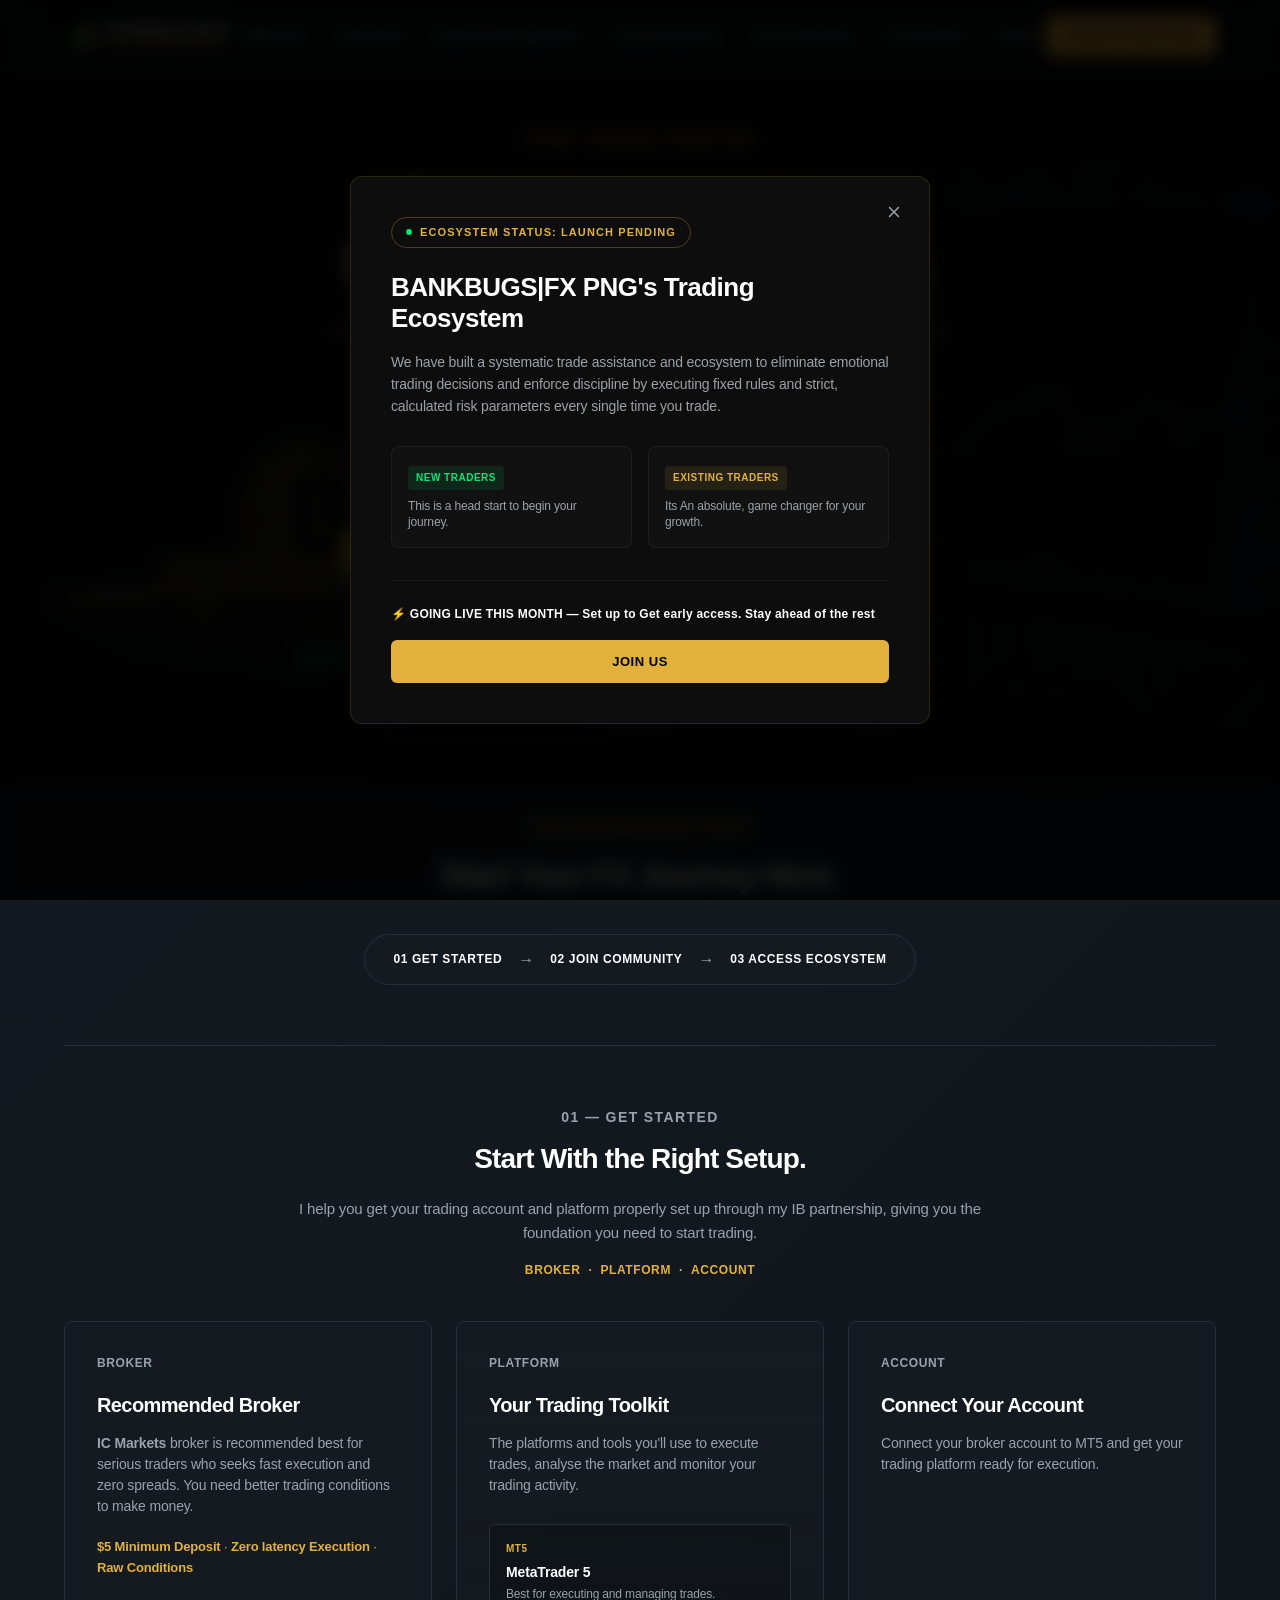
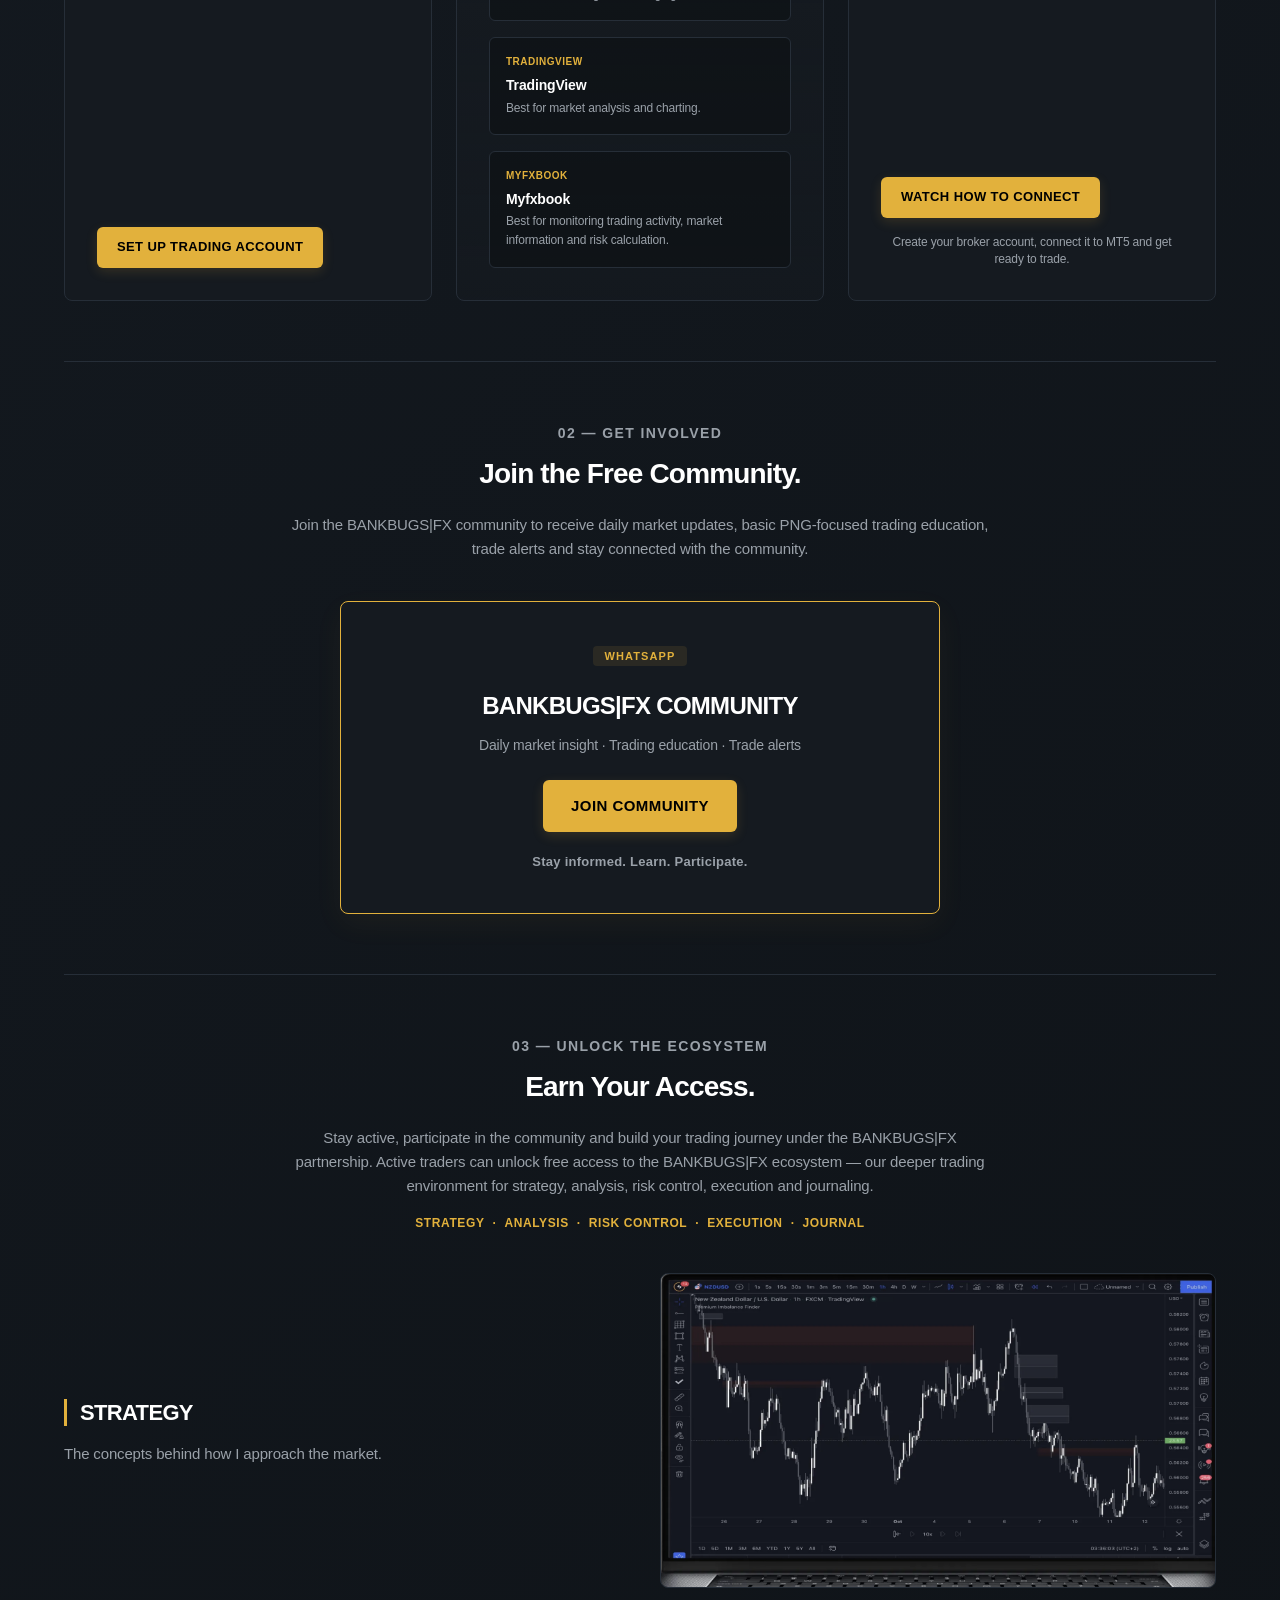
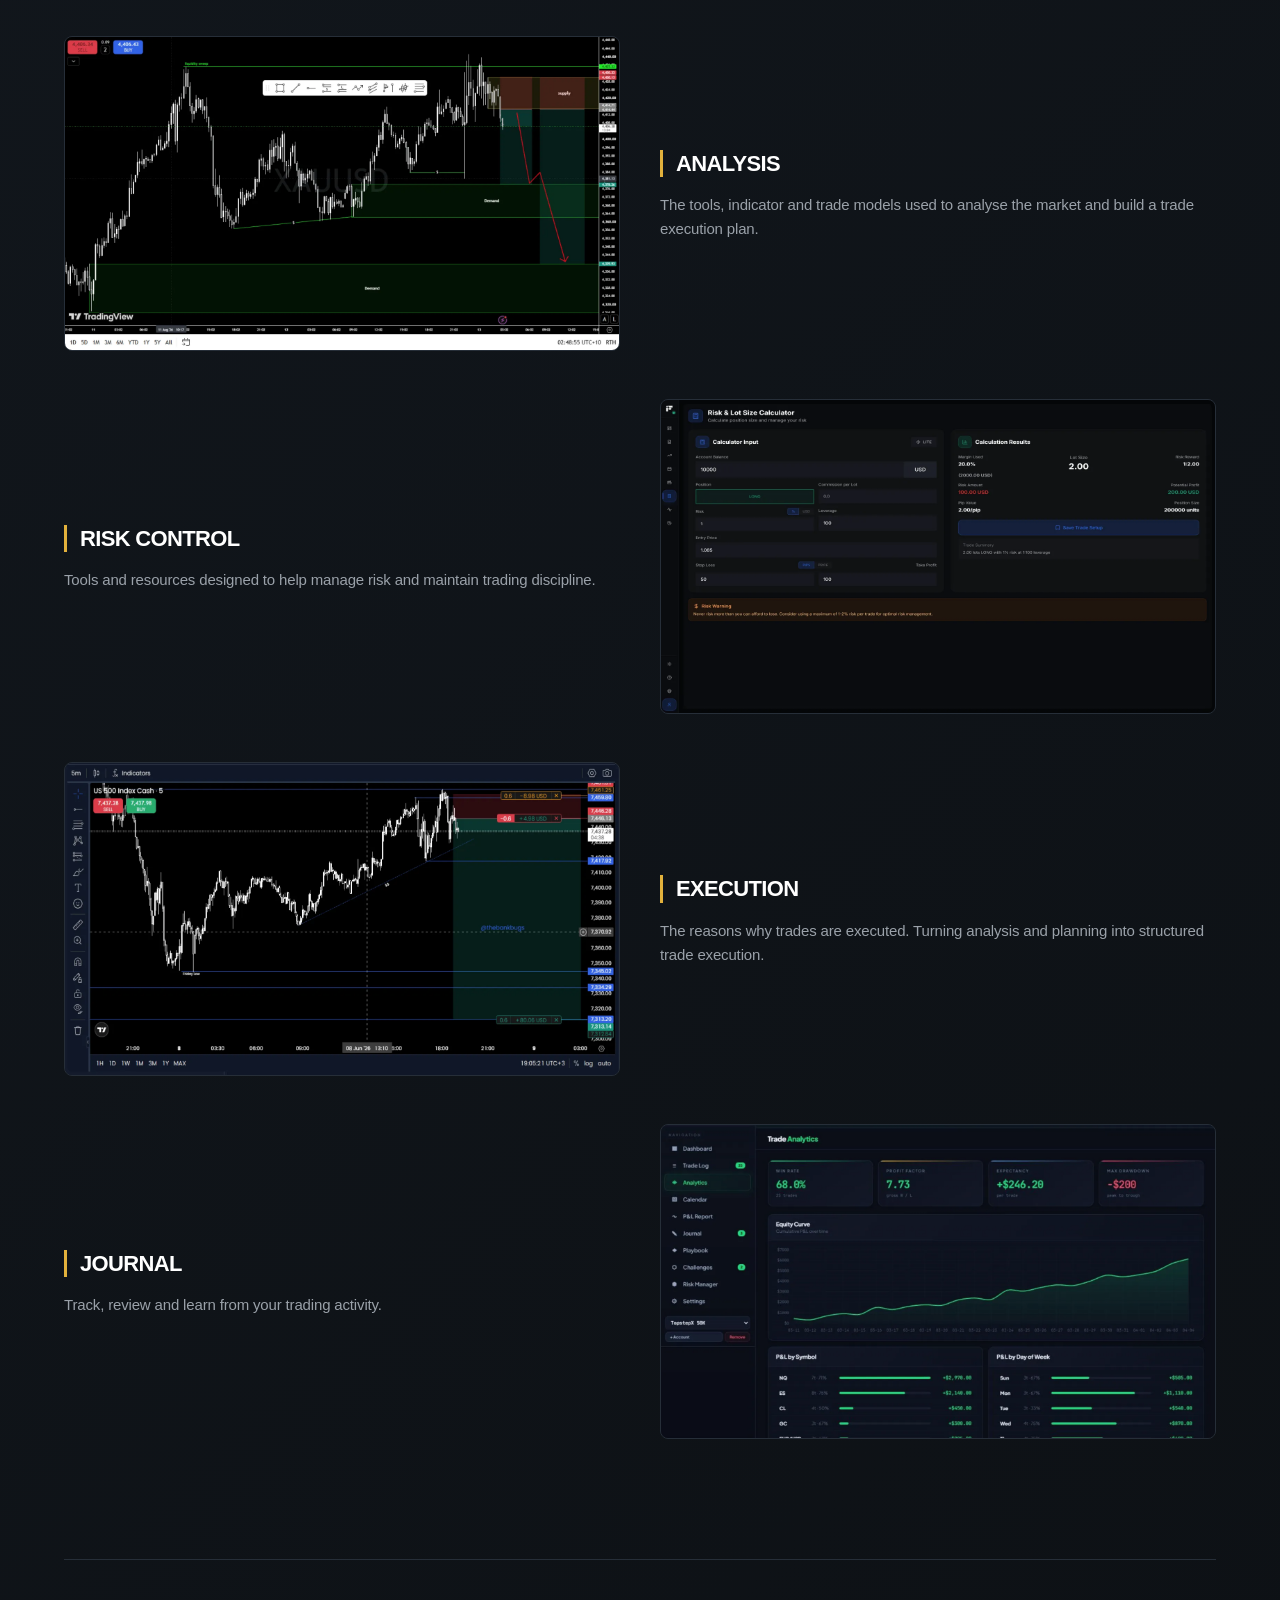
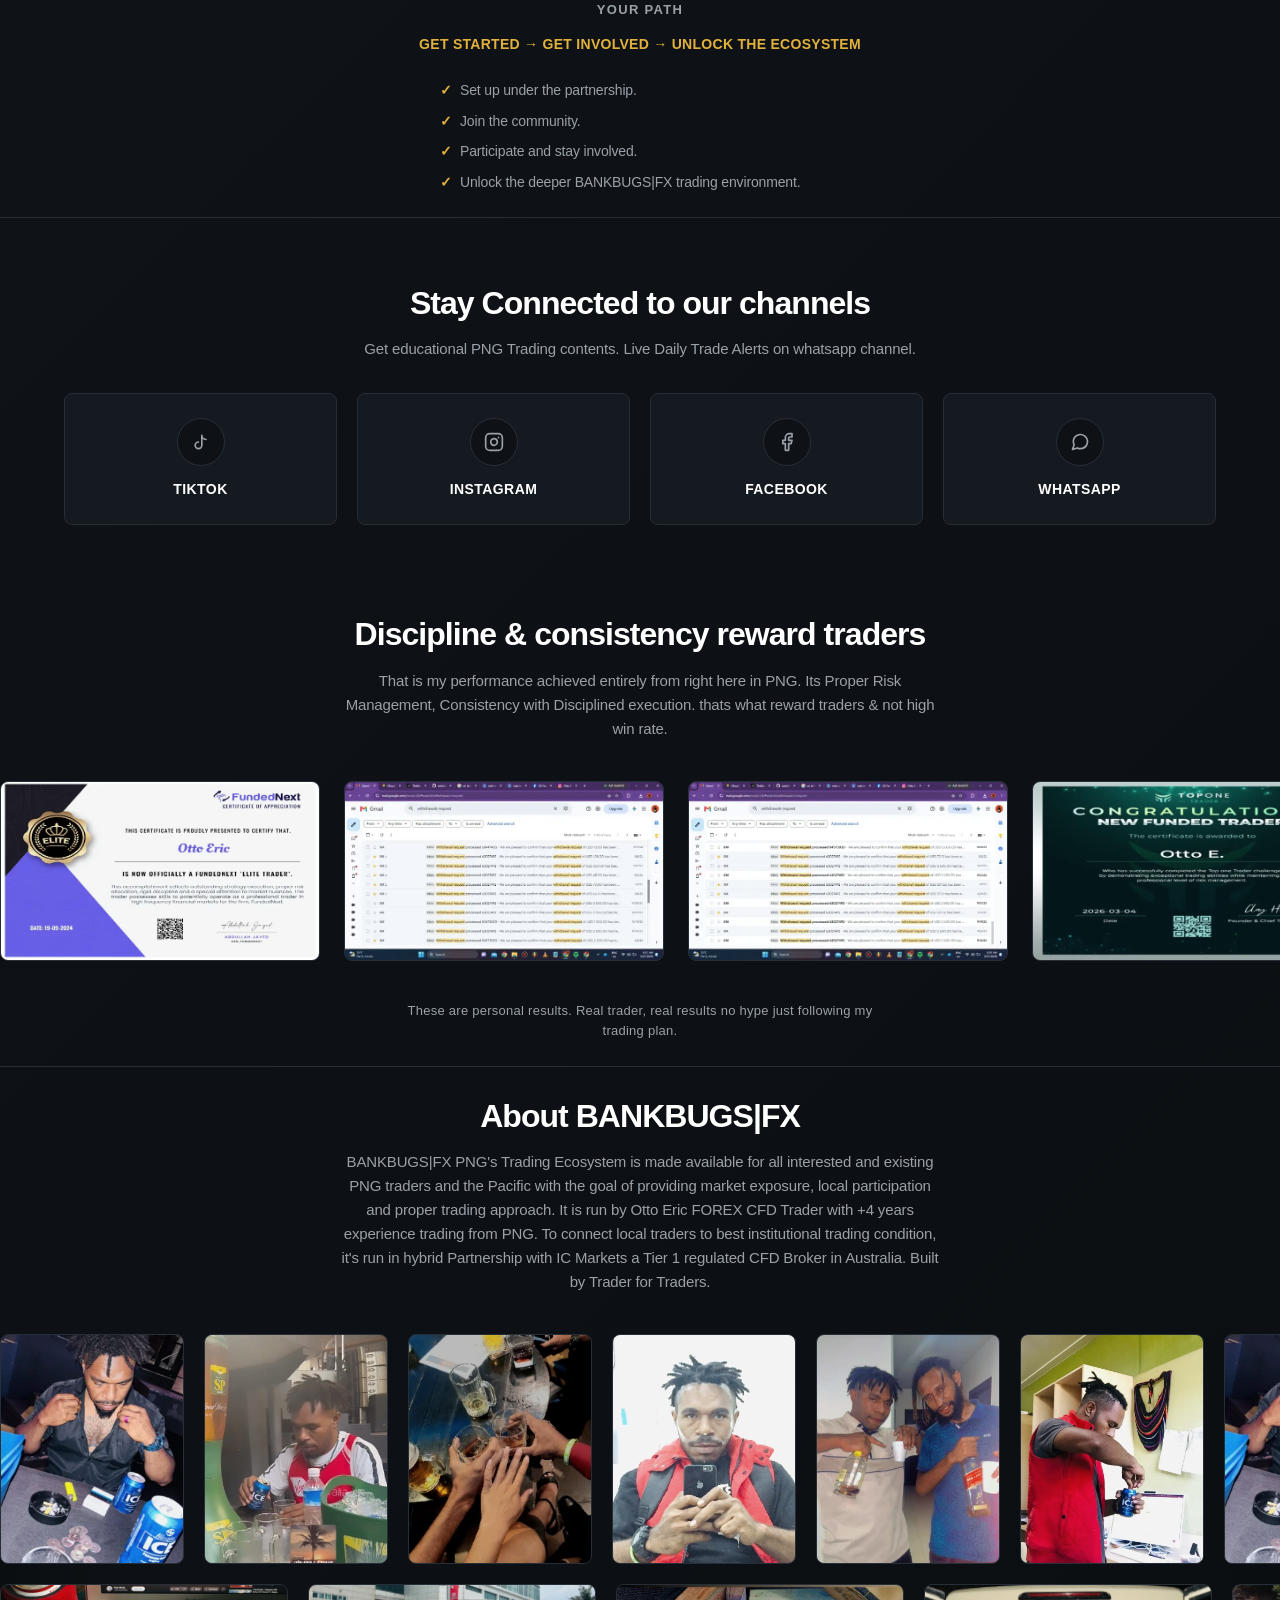
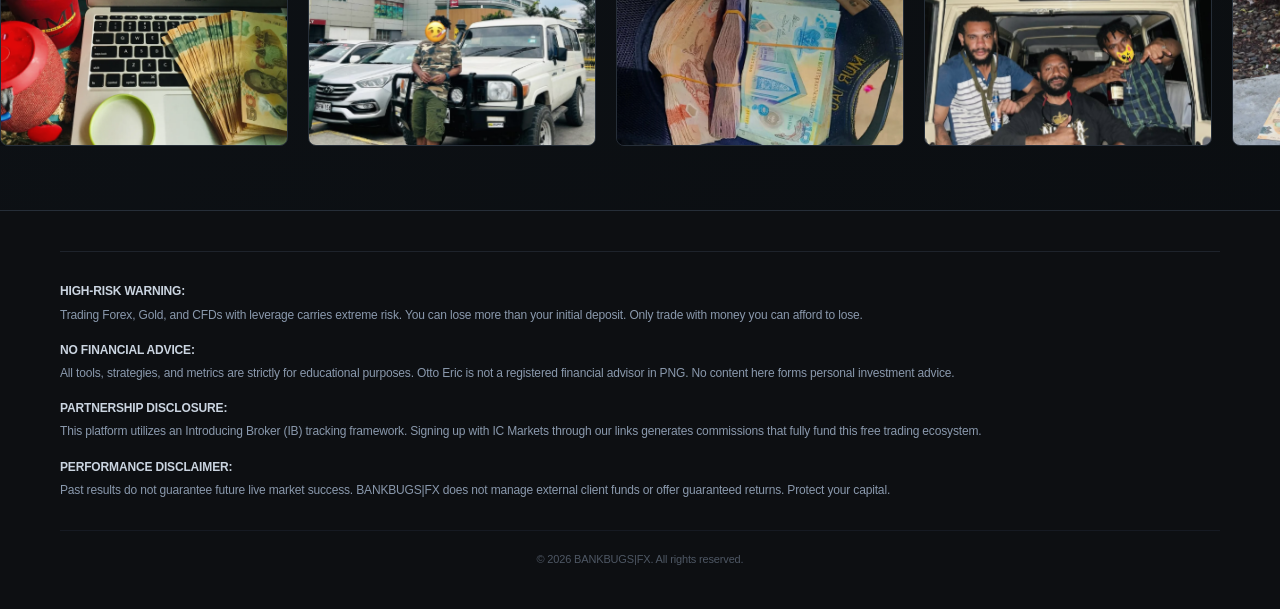
==== commit c920874e: "Update index.html" ====
--- a/index.html
+++ b/index.html
@@ -157,13 +157,15 @@
     <!-- Secondary Action Navigation Ecosystem Grid -->
     <div class="hero-cta-secondary-grid">
         
-        <!-- Button 2: Request Help (Now cleanly framed as a supportive auxiliary choice) -->
-        <a href="javascript:void(0);" onclick="redirectToWhatsApp('help');" class="btn-hero-gold btn-hero-gold-outline" rel="noopener">Not Sure? Get online help</a>
+        
         
         <!-- Bundle Container: Holds the Early Access Button and its respective status counter safely together -->
         <div class="cta-bundle-node-wrapper">
             <!-- Button 3: Join Free Community -->
             <a href="https://chat.whatsapp.com/BpIWqg3GqBs0IcXqRXklB0" target="_blank" rel="noopener noreferrer" class="btn-hero-gold">Join us to Access Ecosystem</a>
+
+            <!-- Button 2: Request Help (Now cleanly framed as a supportive auxiliary choice) -->
+           <a href="javascript:void(0);" onclick="redirectToWhatsApp('help');" class="btn-hero-gold btn-hero-gold-outline" rel="noopener">Not Sure? Get online help</a>
             
             <!-- Fintech Status Active Node Indicator (Institutional Vector) -->
             <div class="institutional-queue-node">
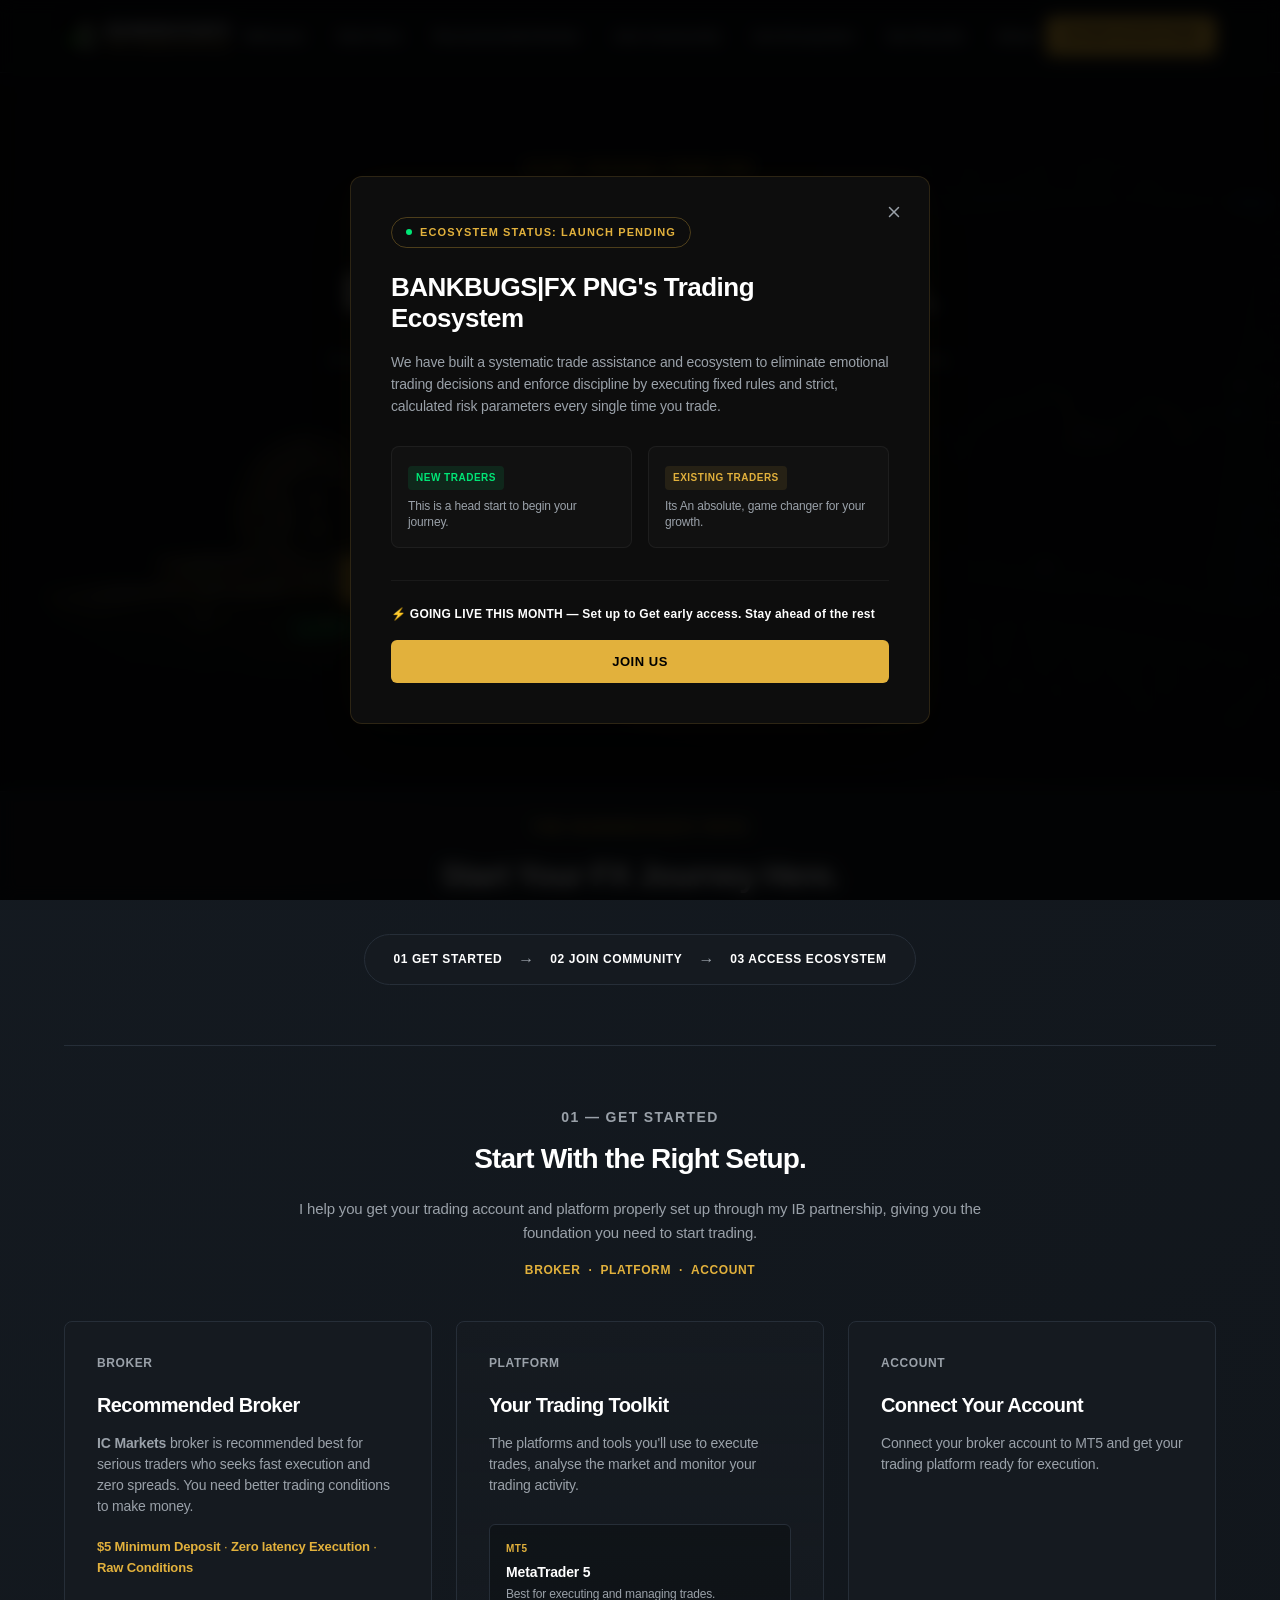
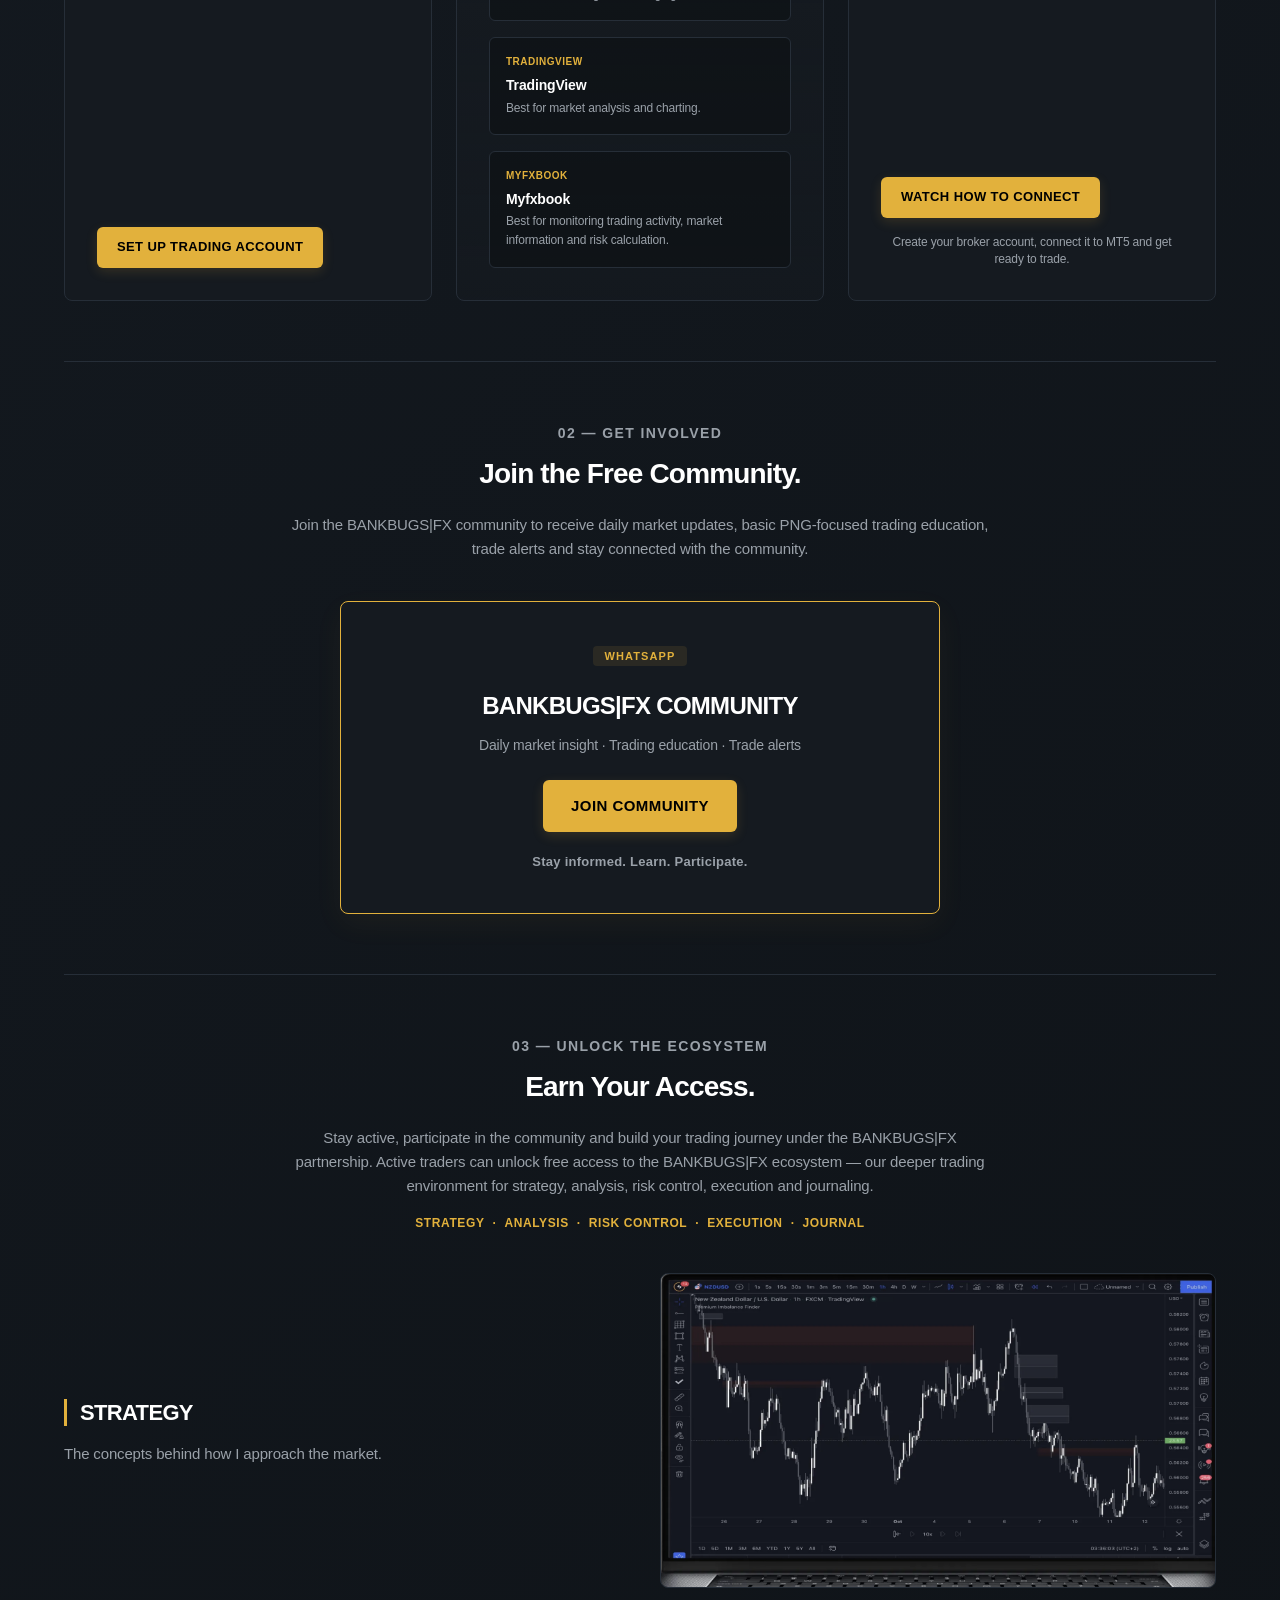
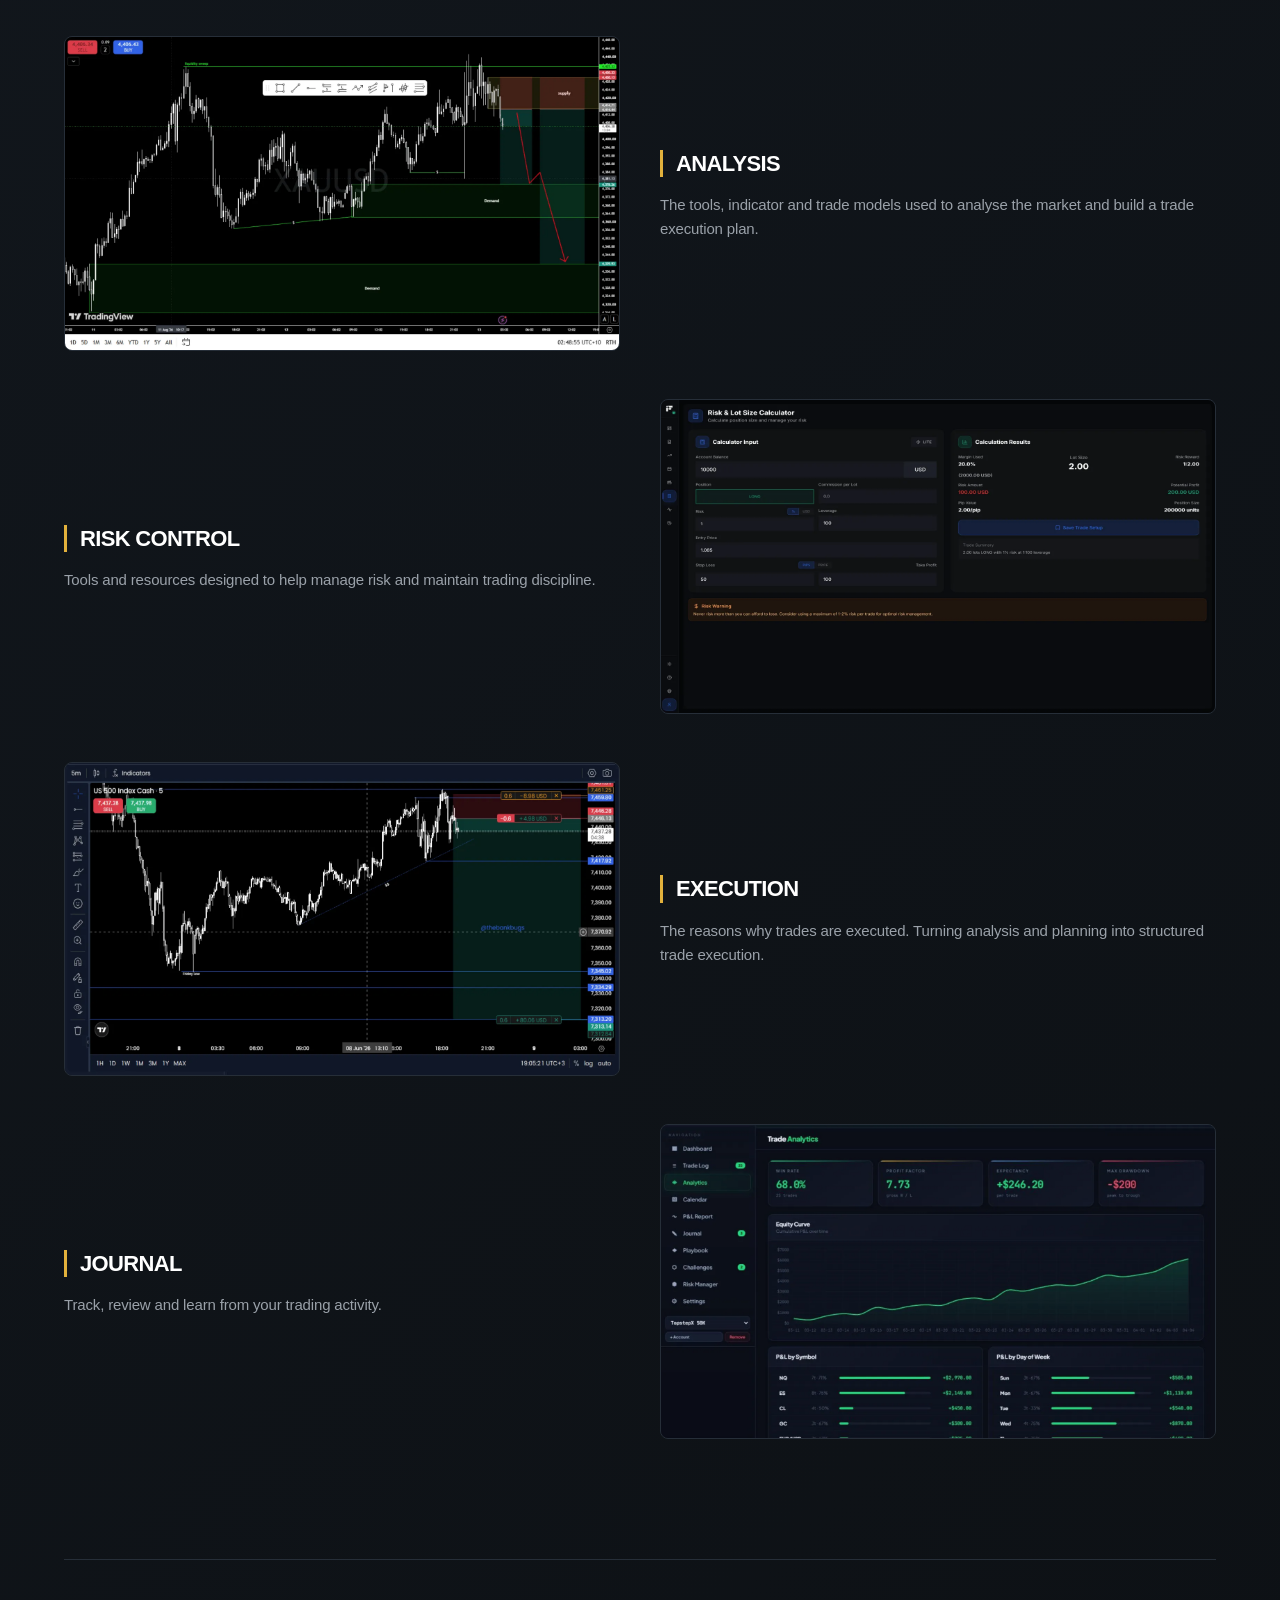
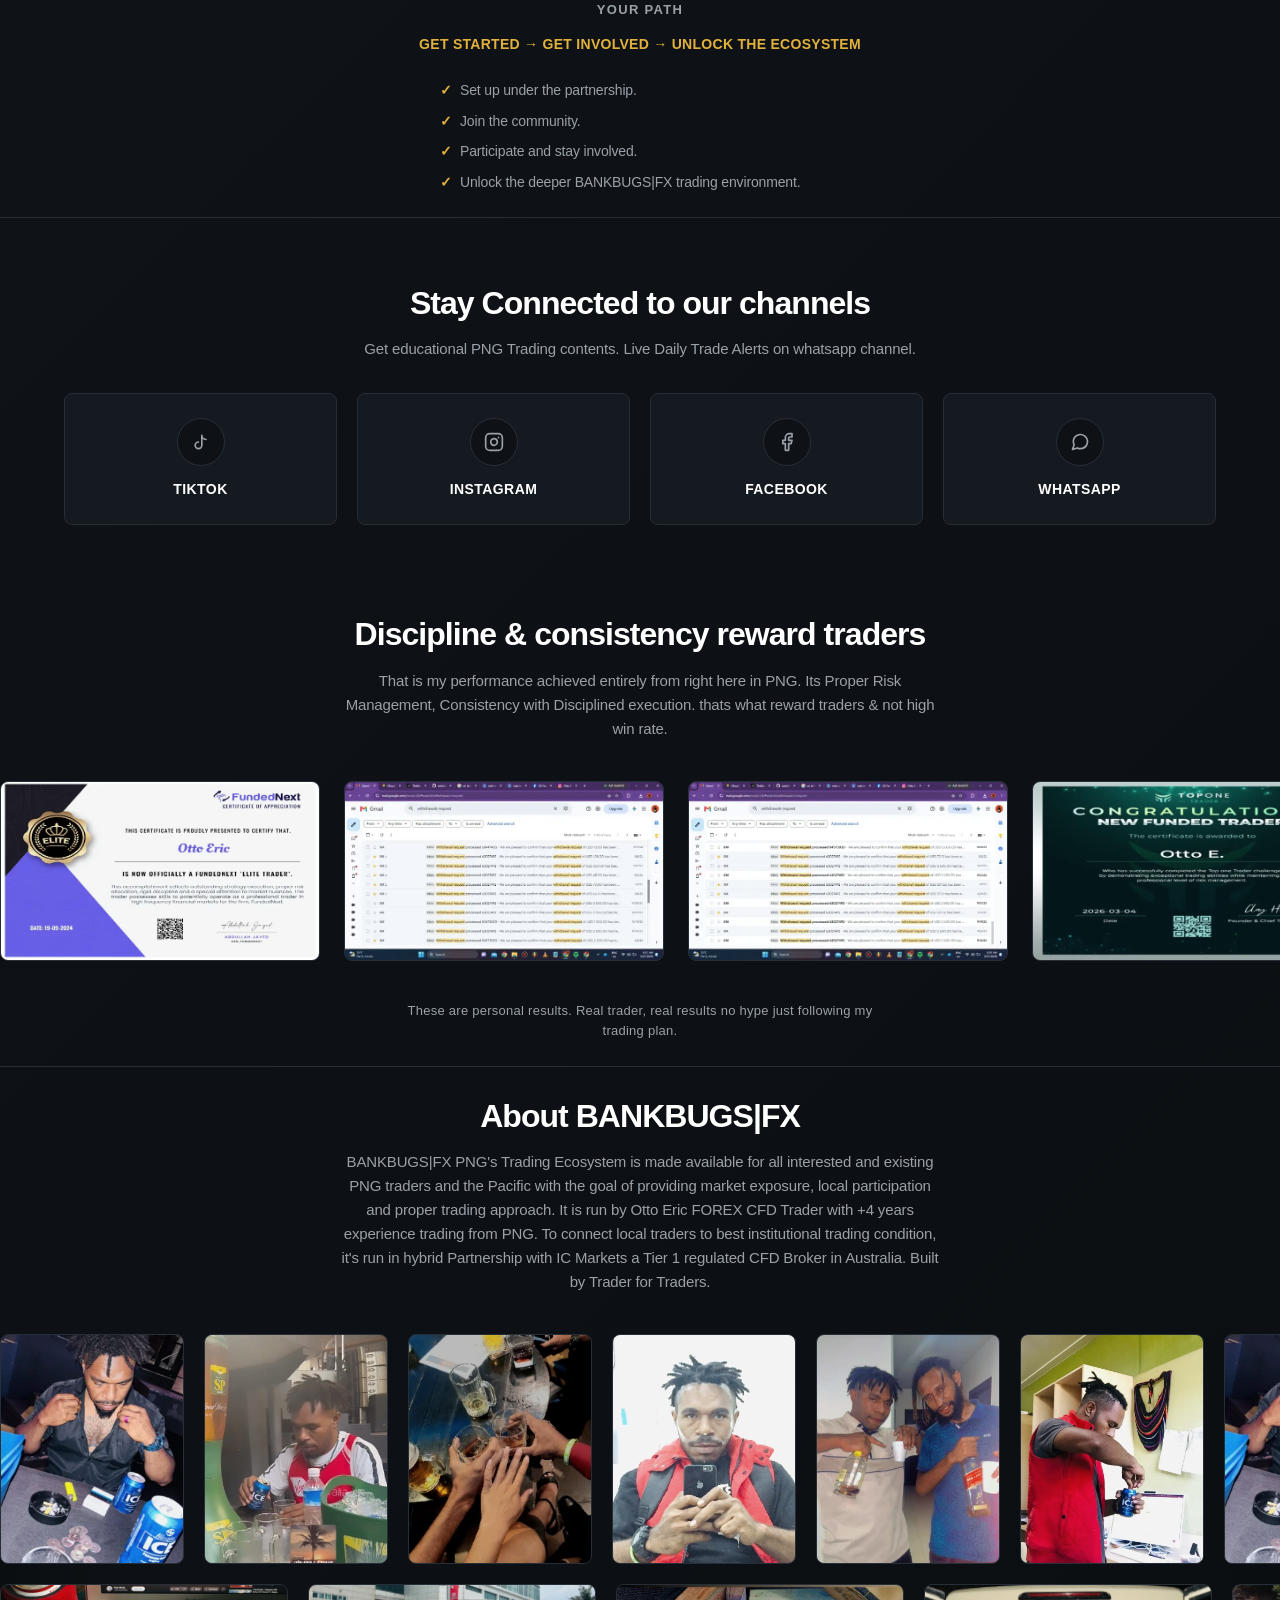
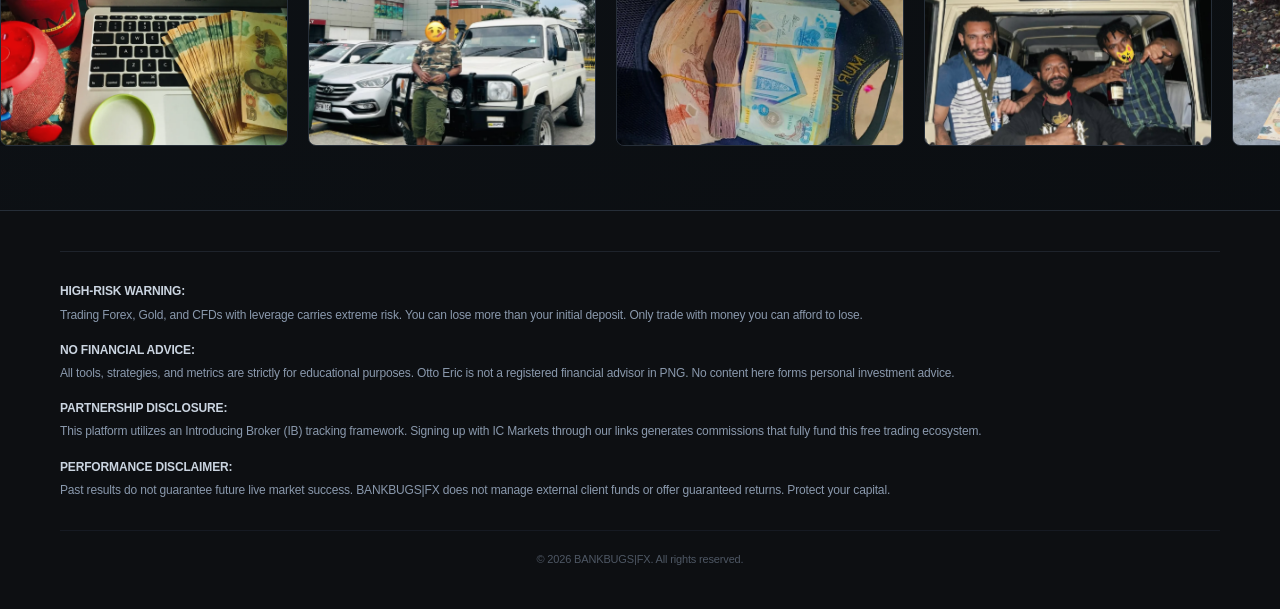
==== commit c2663852: "Update index.html" ====
--- a/index.html
+++ b/index.html
@@ -164,8 +164,7 @@
             <!-- Button 3: Join Free Community -->
             <a href="https://chat.whatsapp.com/BpIWqg3GqBs0IcXqRXklB0" target="_blank" rel="noopener noreferrer" class="btn-hero-gold">Join us to Access Ecosystem</a>
 
-            <!-- Button 2: Request Help (Now cleanly framed as a supportive auxiliary choice) -->
-           <a href="javascript:void(0);" onclick="redirectToWhatsApp('help');" class="btn-hero-gold btn-hero-gold-outline" rel="noopener">Not Sure? Get online help</a>
+           
             
             <!-- Fintech Status Active Node Indicator (Institutional Vector) -->
             <div class="institutional-queue-node">
@@ -179,7 +178,8 @@
                 Active: +70 Traders ready for Early Access
             </div>
         </div>
-
+ <!-- Button 2: Request Help (Now cleanly framed as a supportive auxiliary choice) -->
+           <a href="javascript:void(0);" onclick="redirectToWhatsApp('help');" class="btn-hero-gold btn-hero-gold-outline" rel="noopener">Not Sure? Get online help</a>
     </div>
 
 </div> <!-- /.hero-action-control-box -->
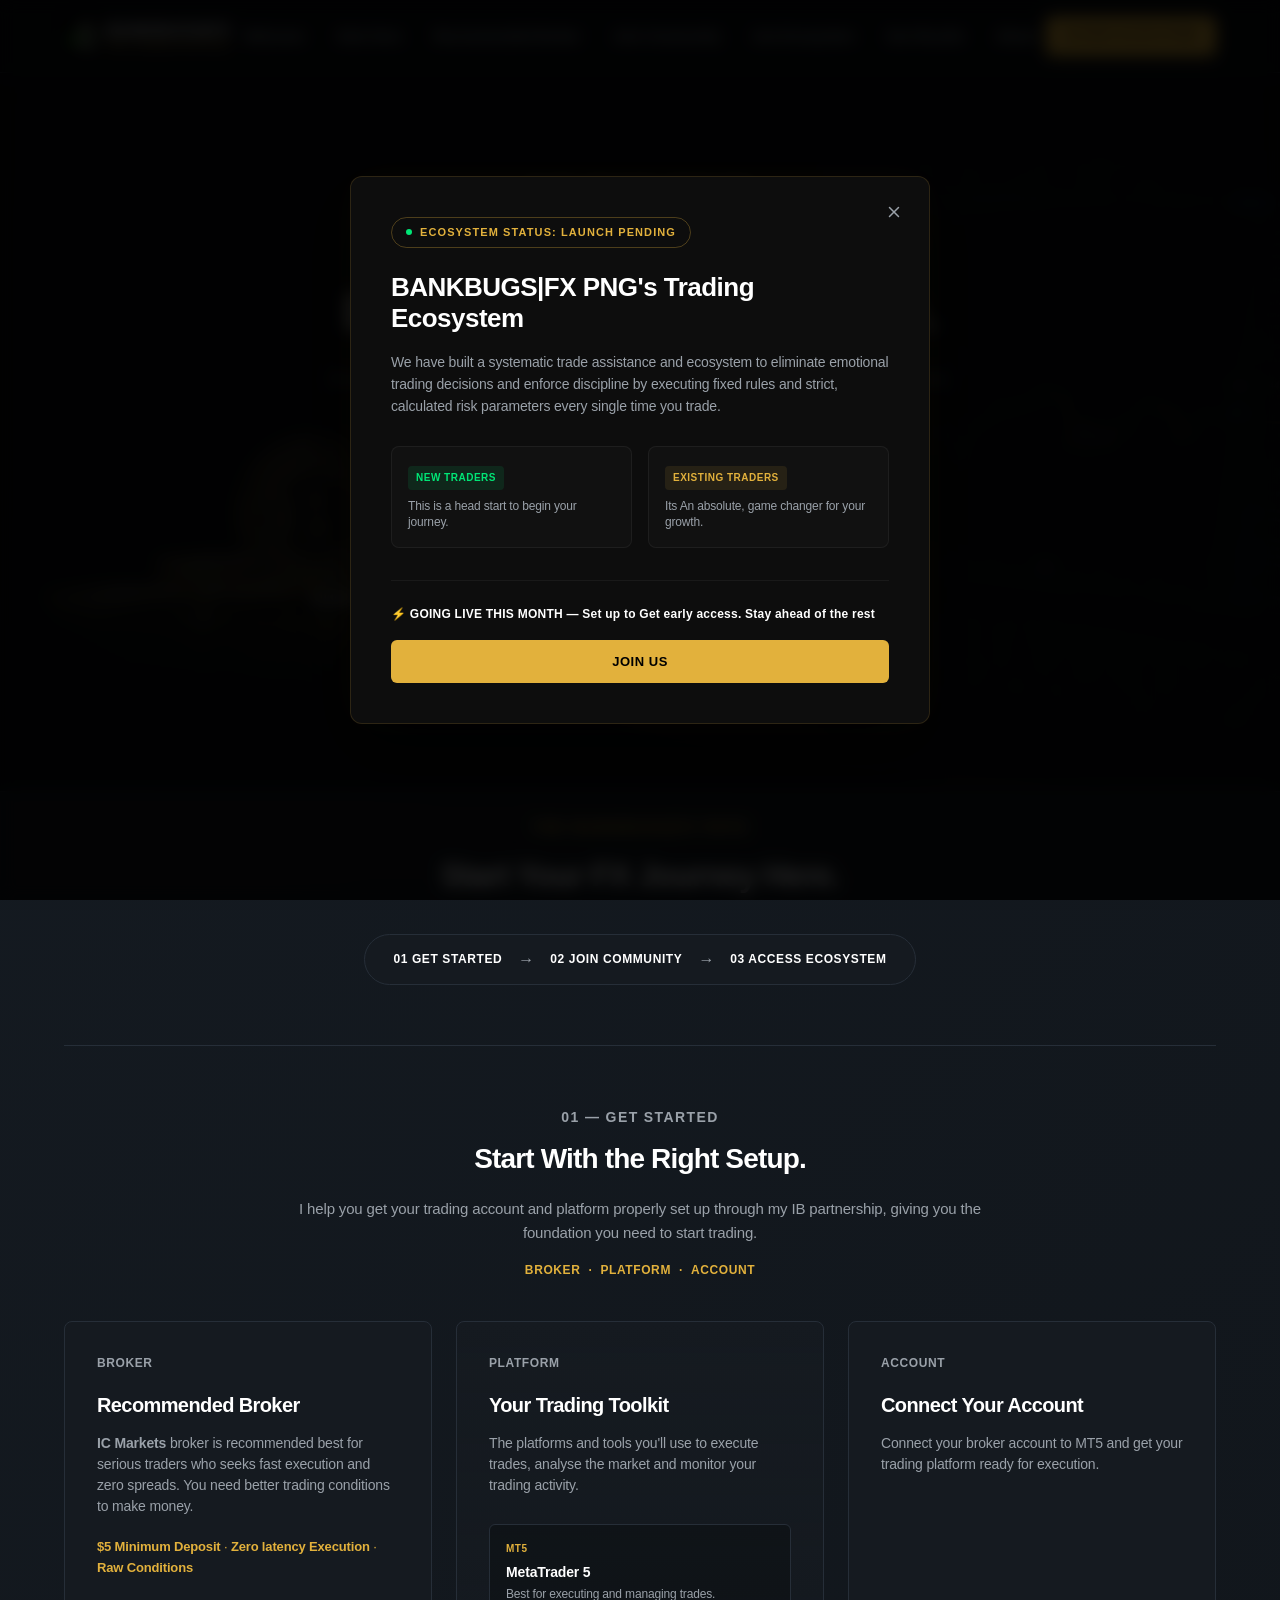
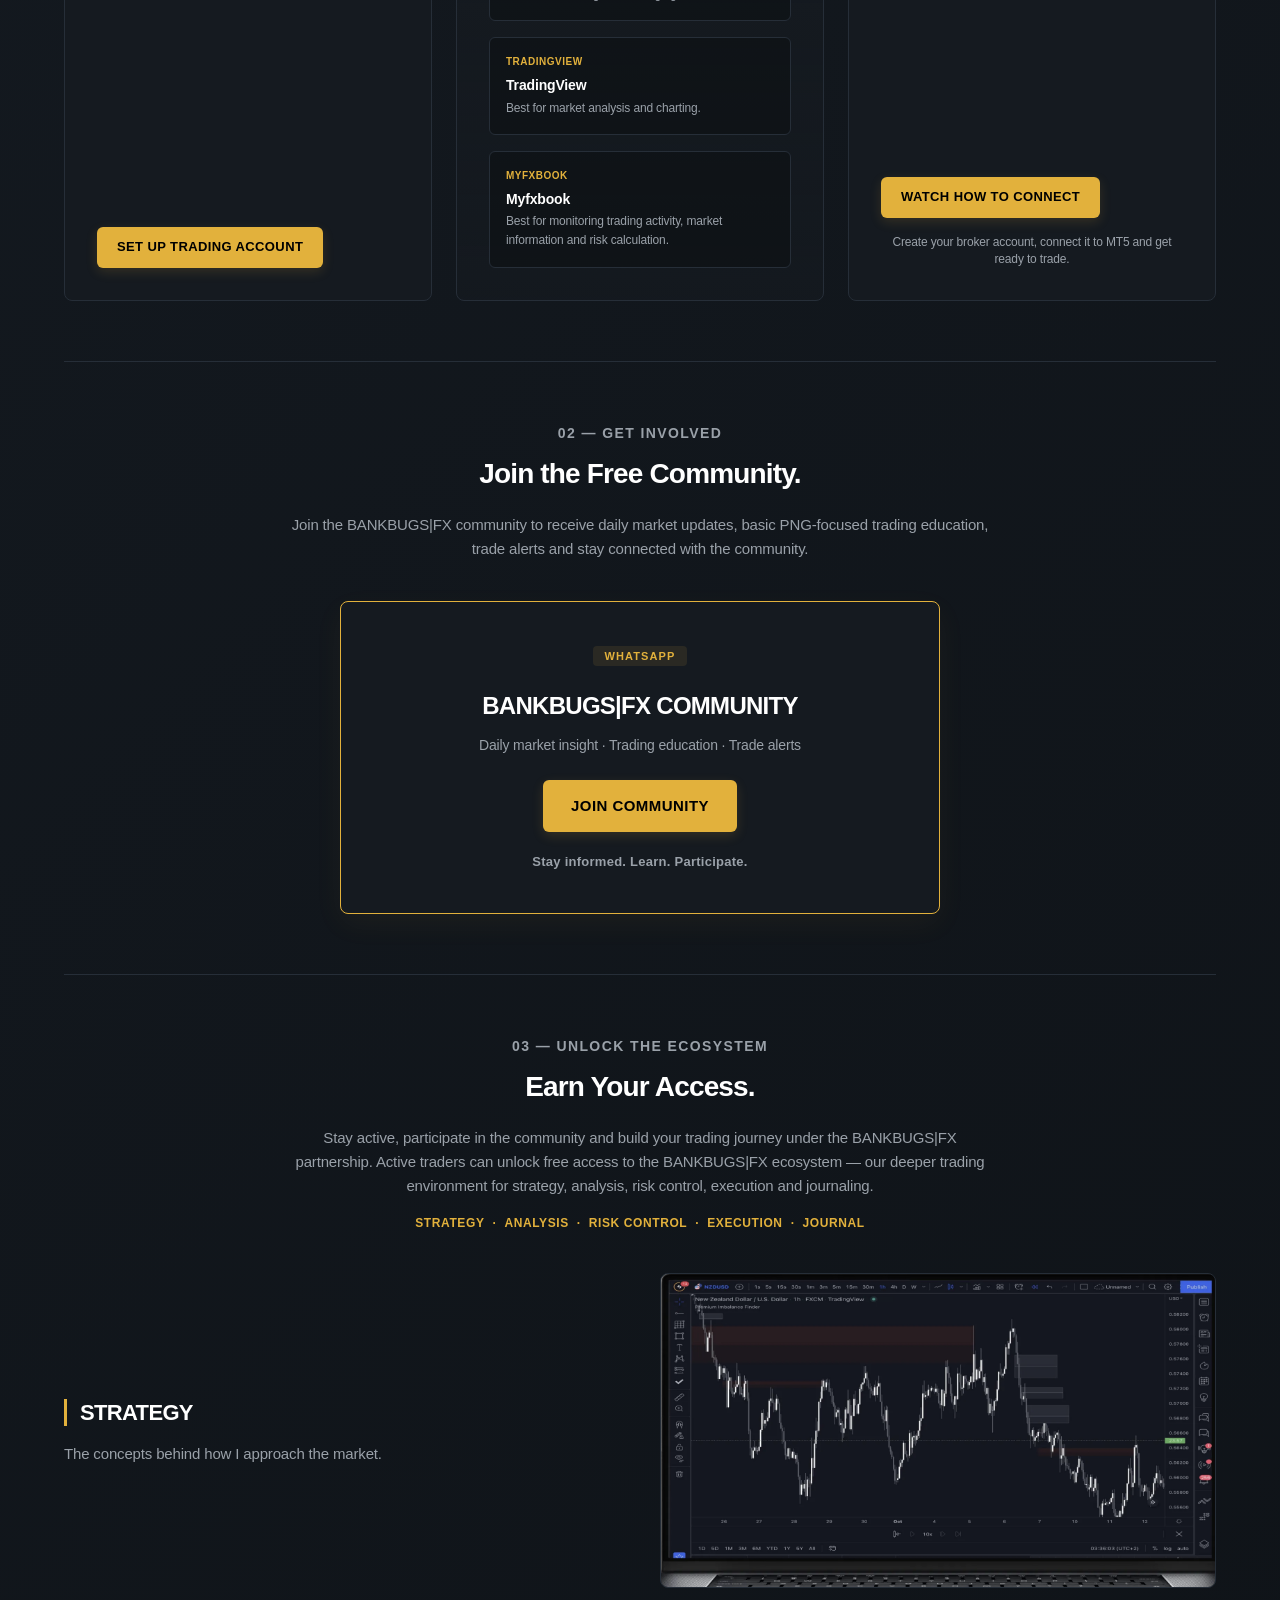
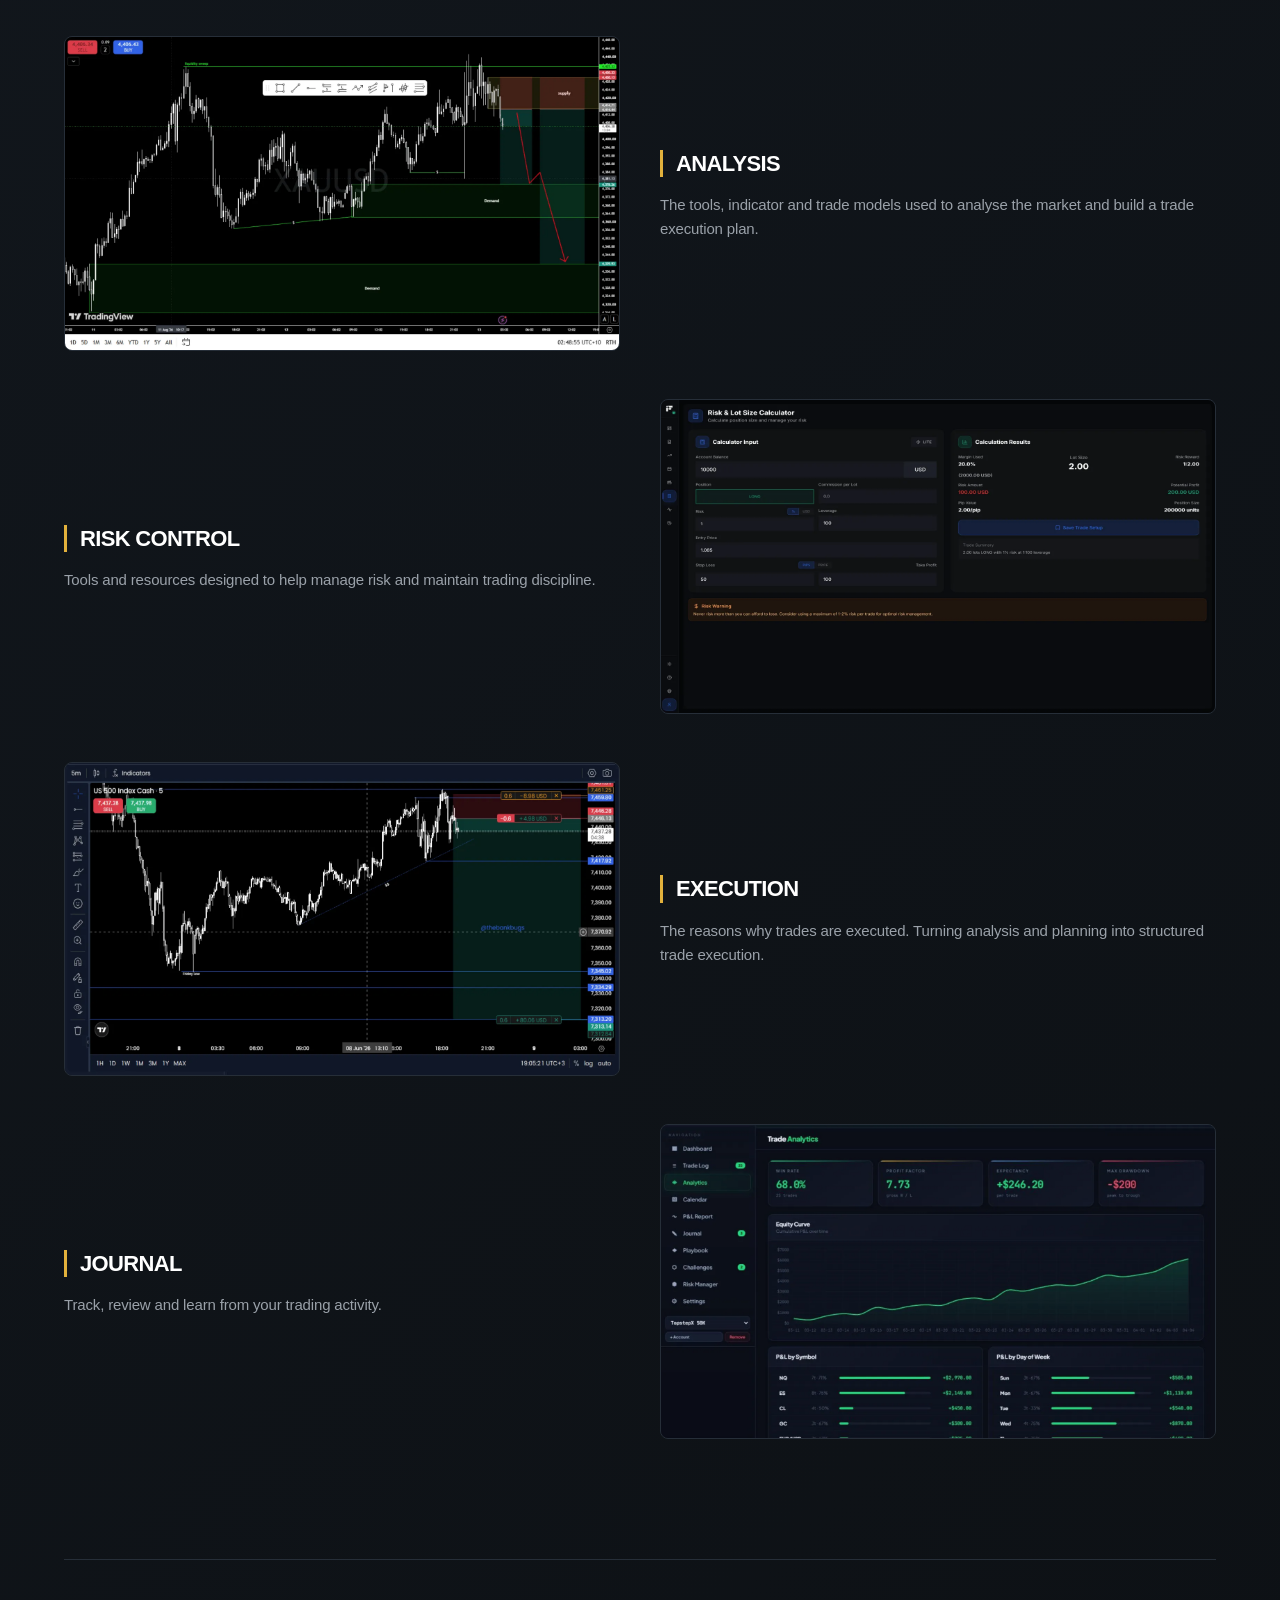
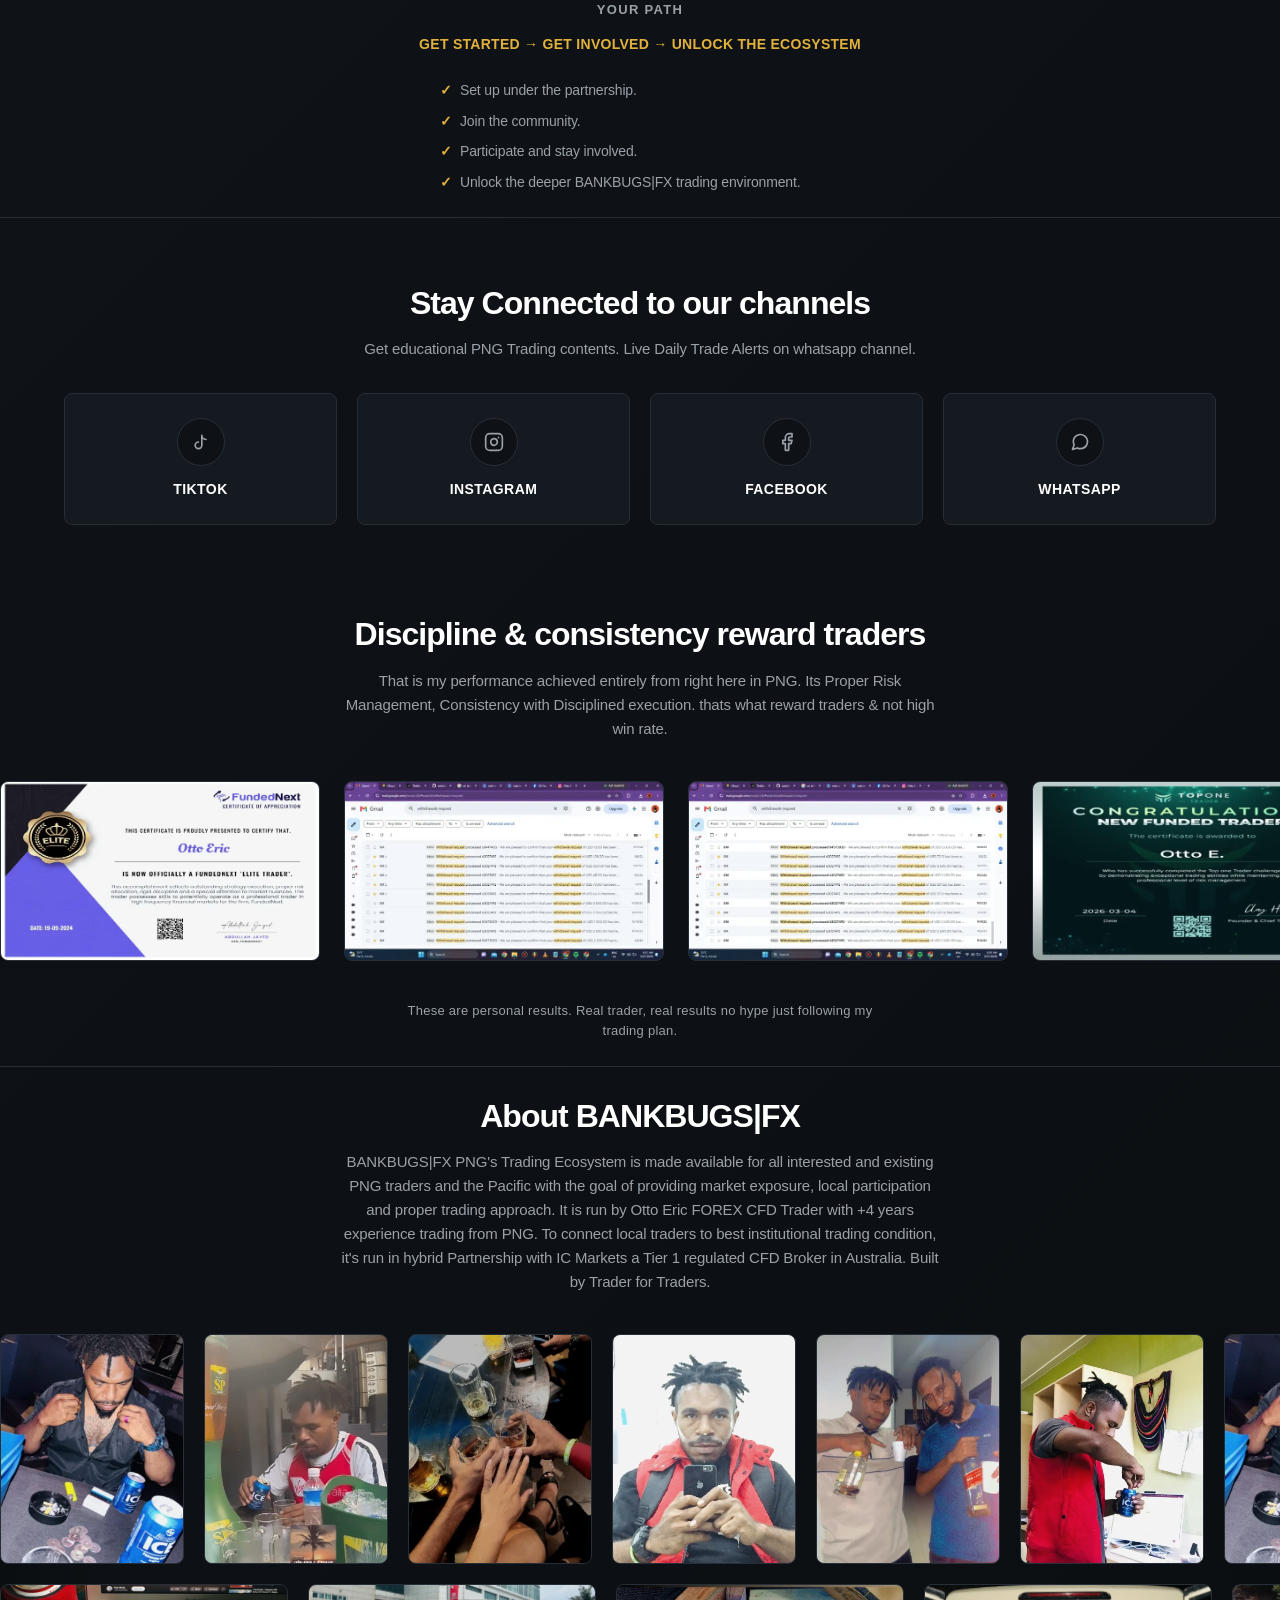
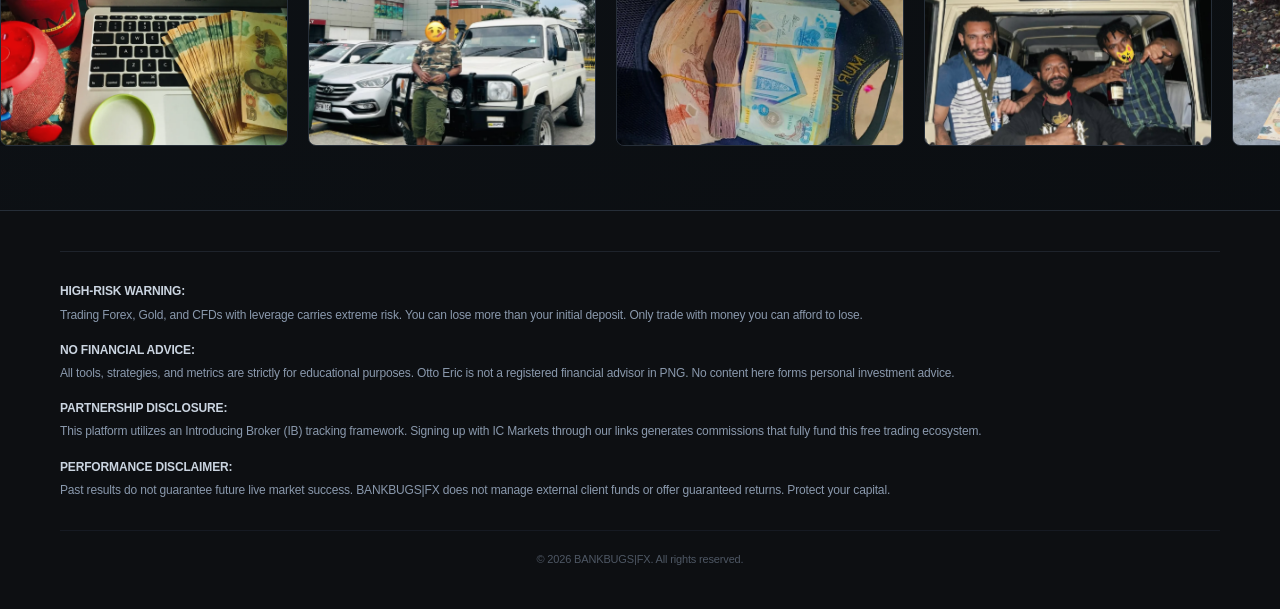
==== commit 1be9e486: "Update index.html" ====
--- a/index.html
+++ b/index.html
@@ -151,45 +151,24 @@
     <!-- Primary Attention Trigger Row -->
     <div class="hero-cta-primary-row">
         <!-- Button 1: Open Trading Account (High Speed Framing) -->
-        <a href="#getting-started" target="_blank" rel="noopener noreferrer" class="btn-hero-gold btn-hero-large">Take first-step Get Started</a>
-    </div>
-
-    <!-- Secondary Action Navigation Ecosystem Grid -->
+        <a href="#getting-started" class="btn-hero-gold btn-hero-large">Take first-step. Get Started</a>
+    </div>
+
+ <!-- Secondary Action Navigation Ecosystem Grid -->
     <div class="hero-cta-secondary-grid">
         
-        
-        
-        <!-- Bundle Container: Holds the Early Access Button and its respective status counter safely together -->
-        <div class="cta-bundle-node-wrapper">
-            <!-- Button 3: Join Free Community -->
-            <a href="https://chat.whatsapp.com/BpIWqg3GqBs0IcXqRXklB0" target="_blank" rel="noopener noreferrer" class="btn-hero-gold">Join us to Access Ecosystem</a>
-
-           
-            
-            <!-- Fintech Status Active Node Indicator (Institutional Vector) -->
-            <div class="institutional-queue-node">
-                <!-- Precision dual user-group silhouette line vector -->
-                <svg class="queue-vector-node" viewBox="0 0 24 24" xmlns="http://w3.org">
-                    <path d="M17 21v-2a4 4 0 0 0-4-4H5a4 4 0 0 0-4 4v2" />
-                    <circle cx="9" cy="7" r="4" />
-                    <path d="M23 21v-2a4 4 0 0 0-3-3.87" />
-                    <path d="M16 3.13a4 4 0 0 1 0 7.75" />
-                </svg>
-                Active: +70 Traders ready for Early Access
-            </div>
-        </div>
- <!-- Button 2: Request Help (Now cleanly framed as a supportive auxiliary choice) -->
-           <a href="javascript:void(0);" onclick="redirectToWhatsApp('help');" class="btn-hero-gold btn-hero-gold-outline" rel="noopener">Not Sure? Get online help</a>
+        <!-- Button 2: Request Help (Now cleanly framed as a supportive auxiliary choice) -->
+        <a href="javascript:void(0);" onclick="redirectToWhatsApp('help');" class="btn-hero-gold btn-hero-gold-outline" rel="noopener">Claim Free Access (New). </a>
     </div>
 
 </div> <!-- /.hero-action-control-box -->
 
-        
         <!-- Friction Minimizer Supporting Meta Note -->
         <span class="hero-supporting-meta-text">No subscription required. Explore the system, tools and education before deciding how you want to trade.</span>
 
     </div> <!-- /.structural-center-box -->
 </header>
+
 
 
 <!-- ==========================================================================
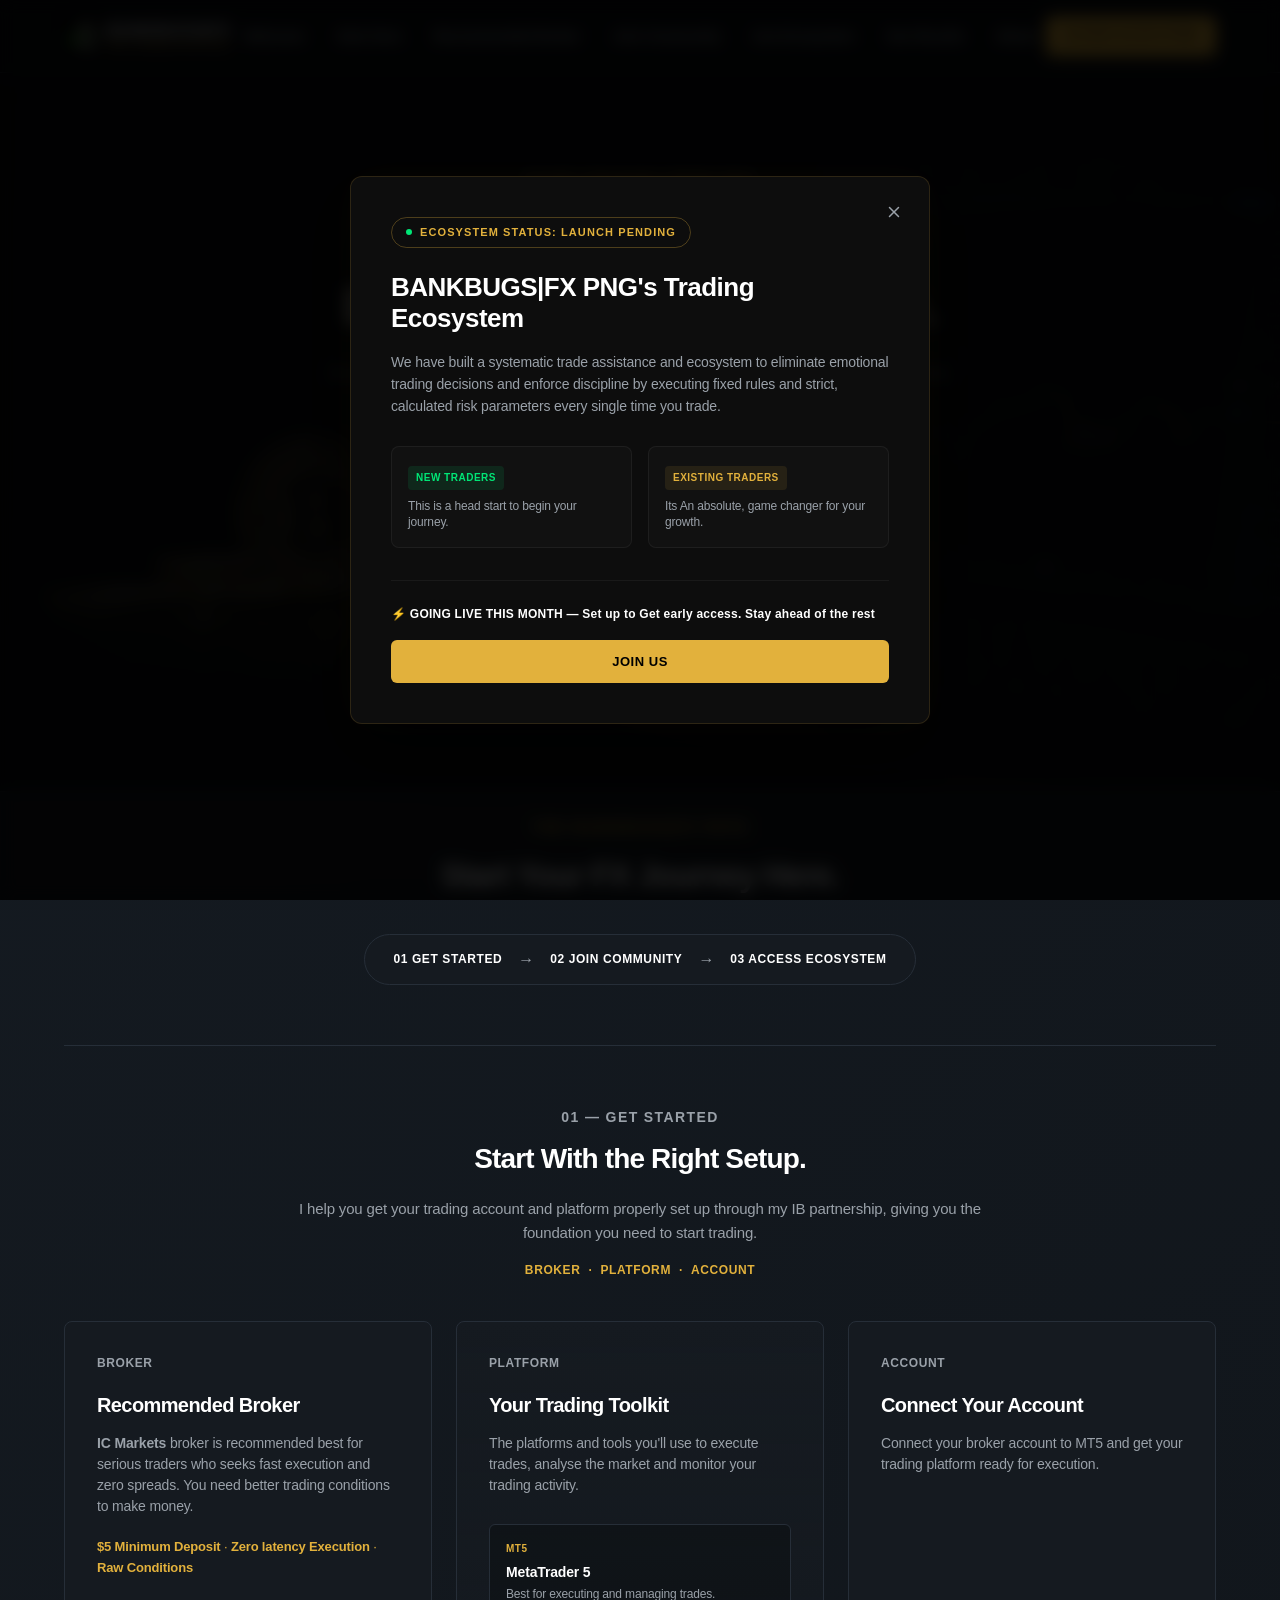
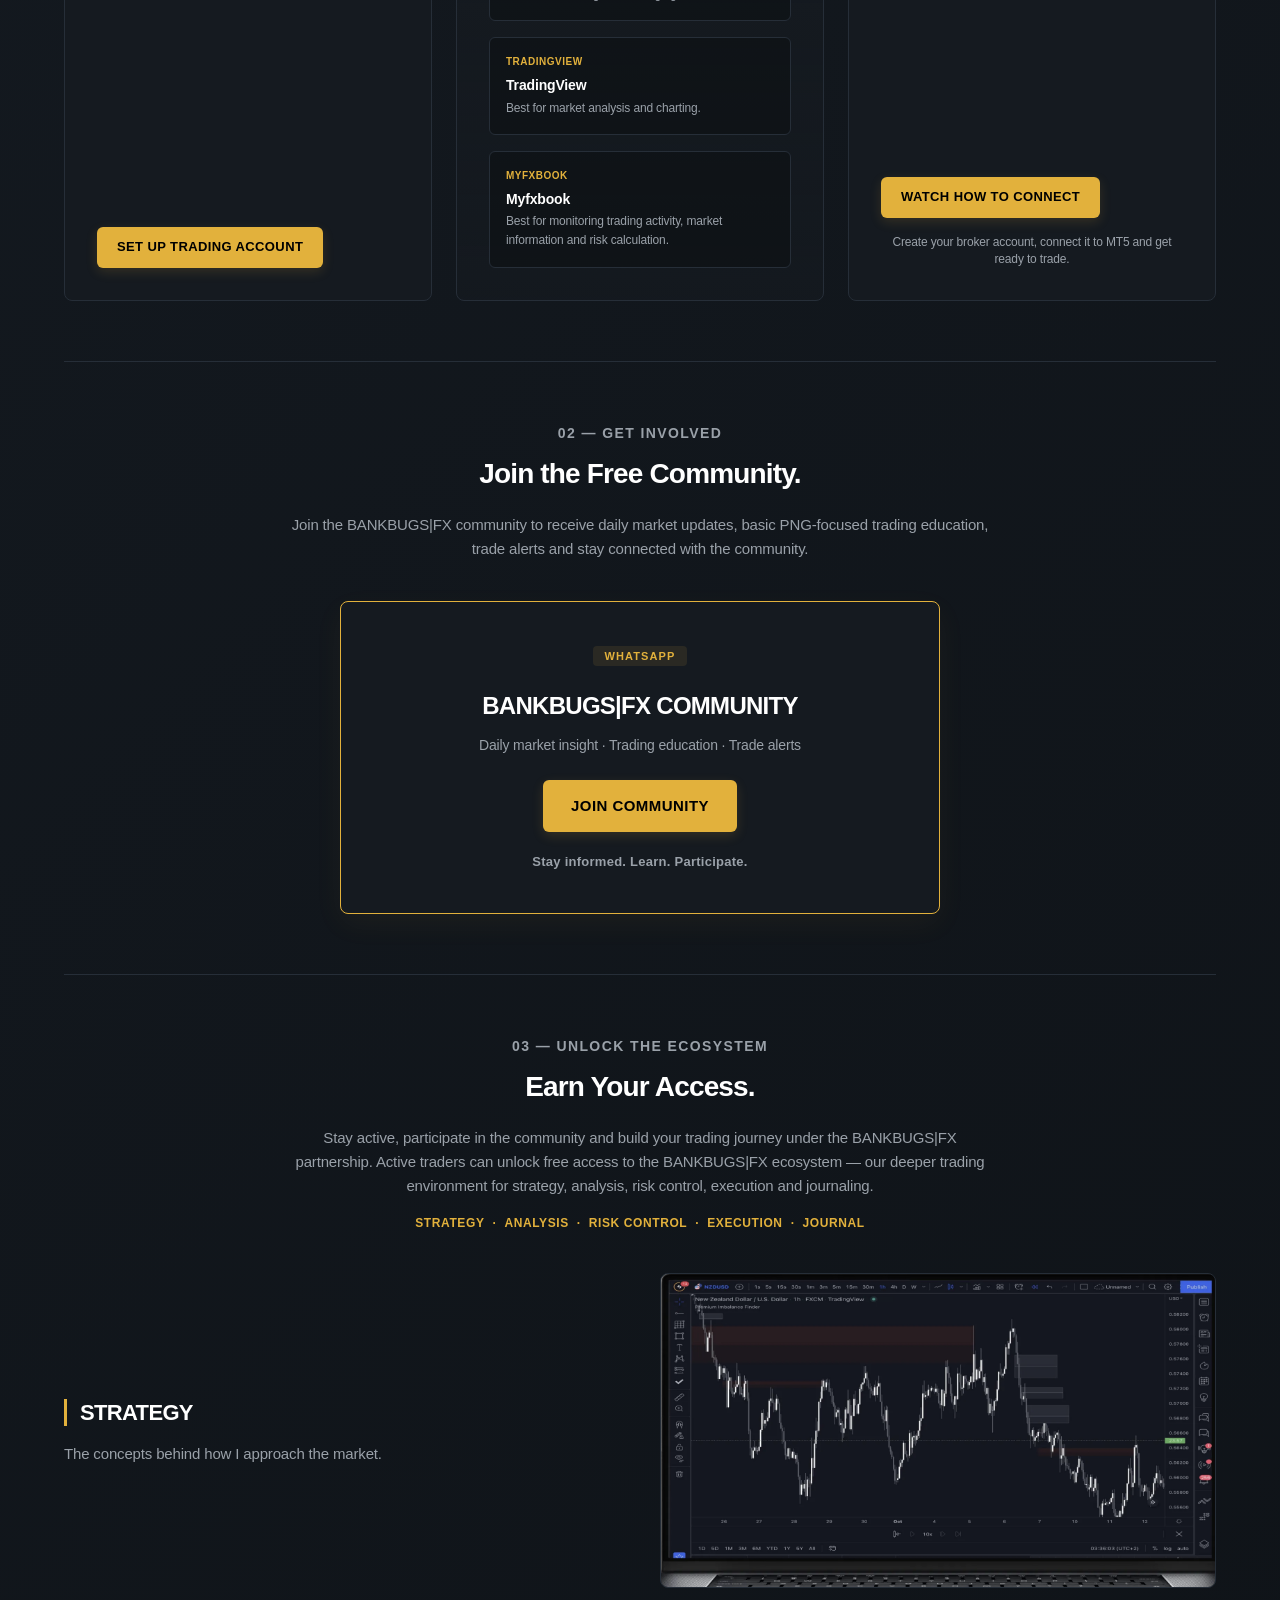
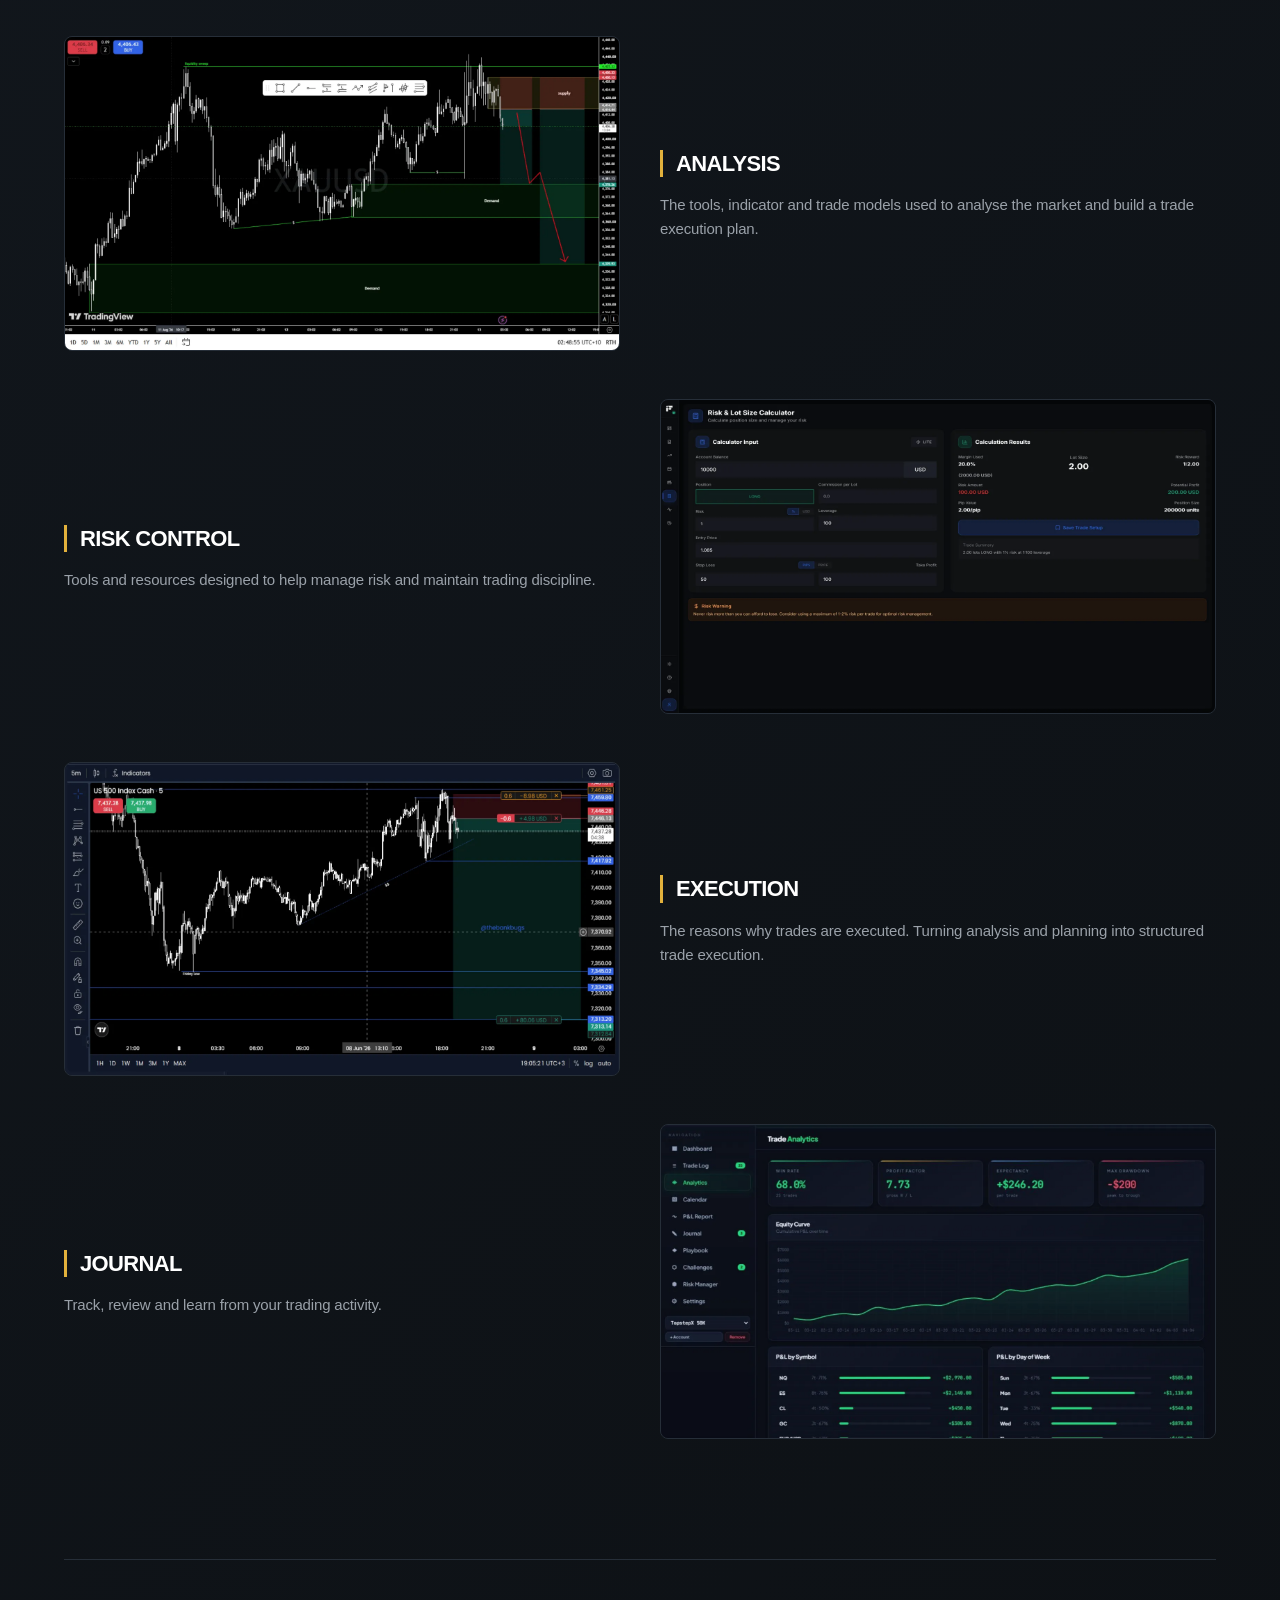
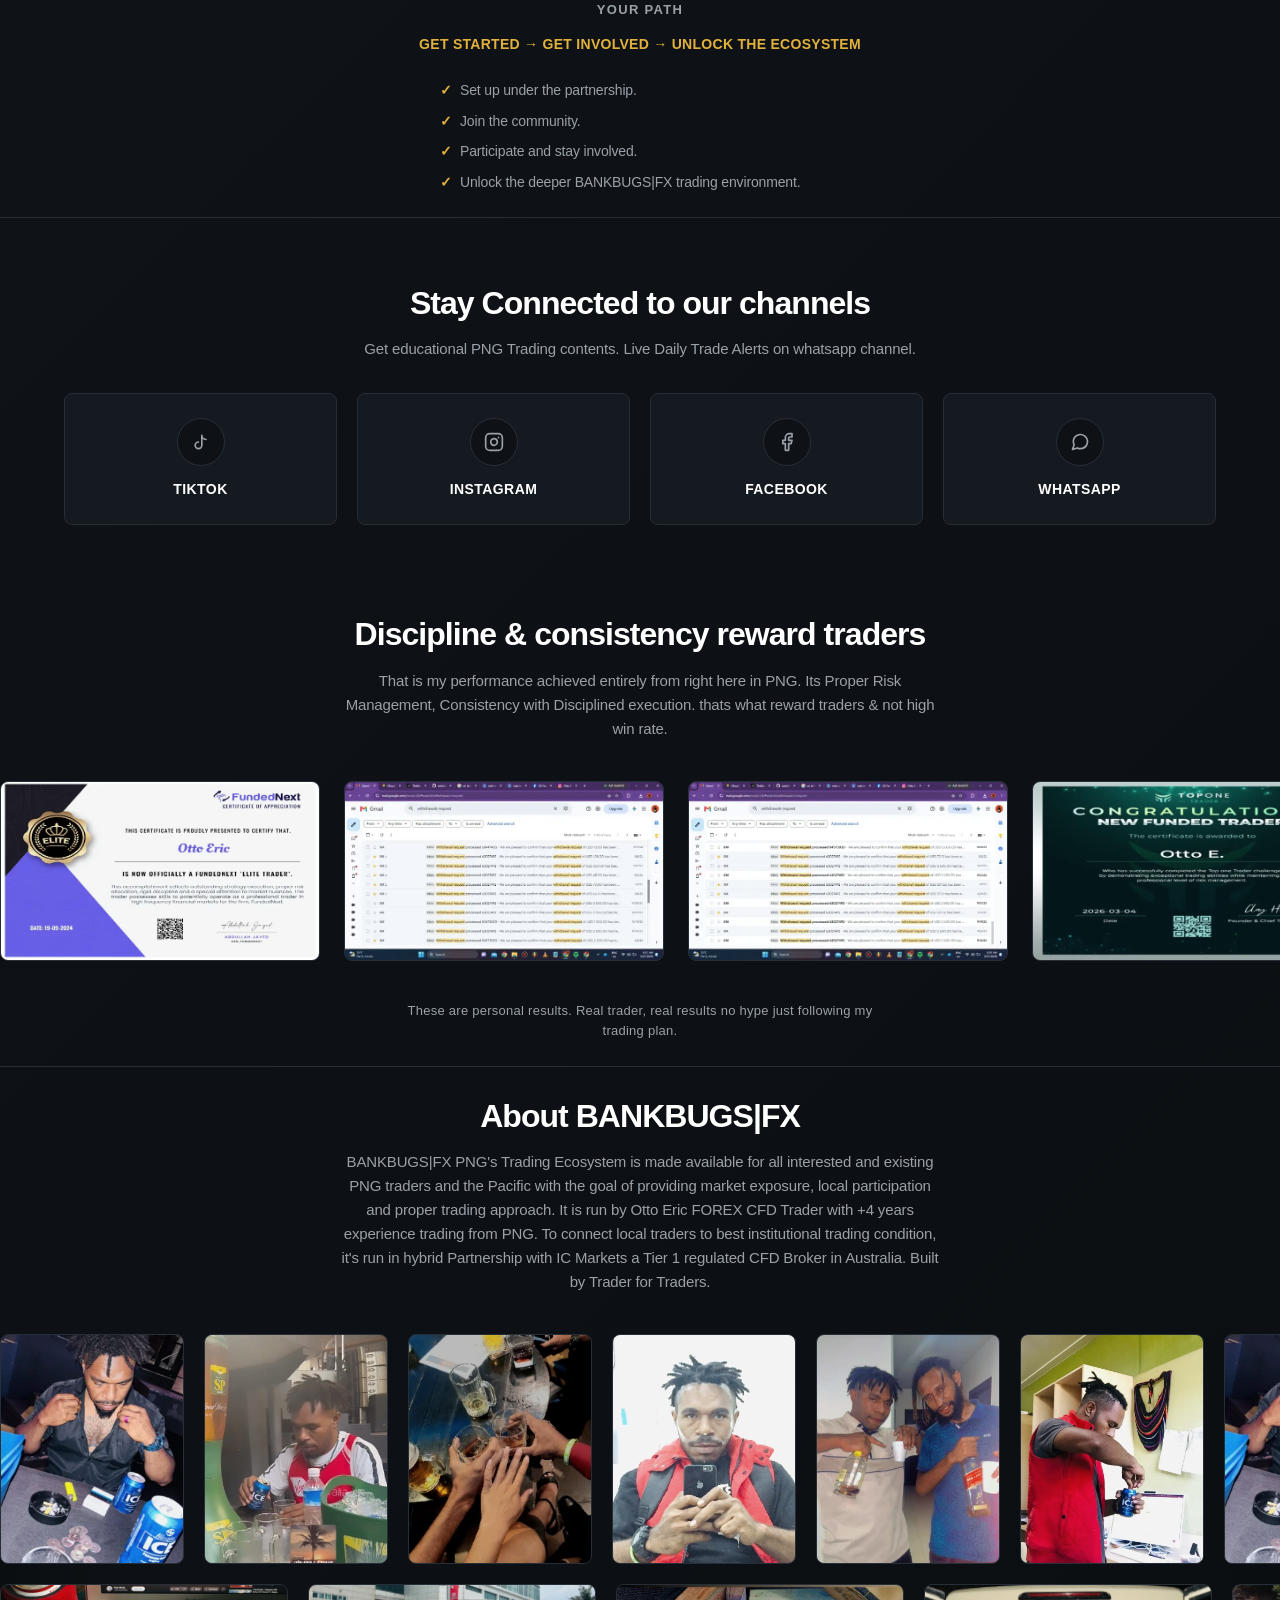
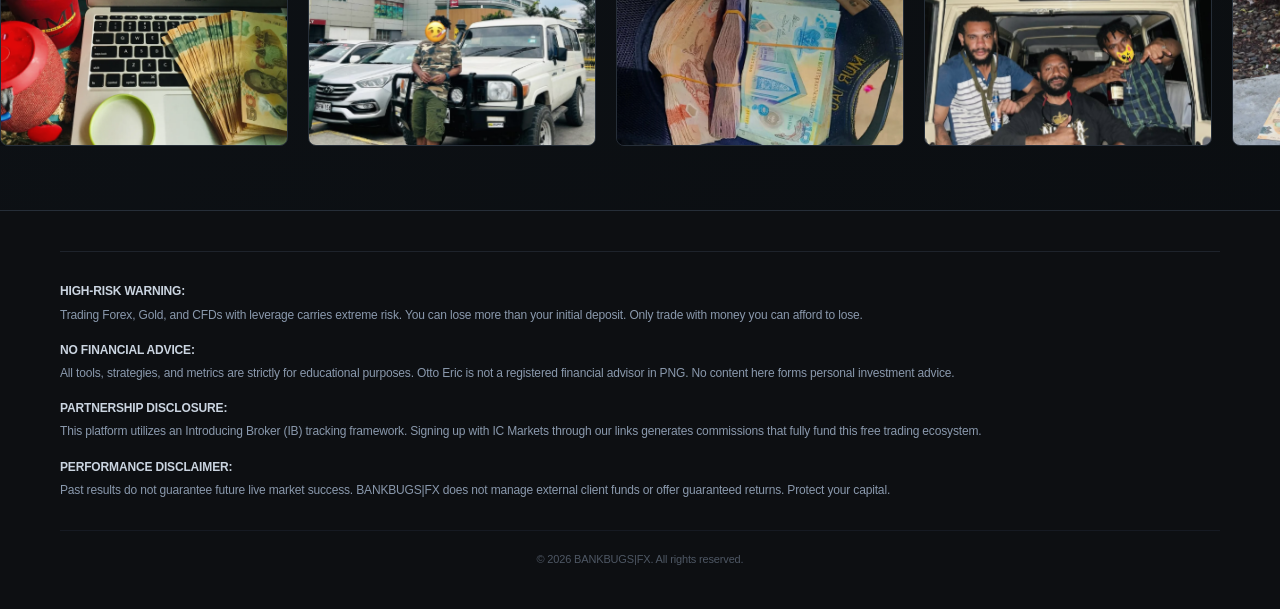
==== commit 911e6c8c: "Update index.html" ====
--- a/index.html
+++ b/index.html
@@ -154,19 +154,35 @@
         <a href="#getting-started" class="btn-hero-gold btn-hero-large">Take first-step. Get Started</a>
     </div>
 
- <!-- Secondary Action Navigation Ecosystem Grid -->
-    <div class="hero-cta-secondary-grid">
-        
-        <!-- Button 2: Request Help (Now cleanly framed as a supportive auxiliary choice) -->
-        <a href="javascript:void(0);" onclick="redirectToWhatsApp('help');" class="btn-hero-gold btn-hero-gold-outline" rel="noopener">Claim Free Access (New). </a>
-    </div>
+<!-- Embedded CSS Override to force center alignment on PC -->
+<style>
+    .hero-cta-secondary-grid {
+        display: flex !important;
+        flex-direction: column !important;
+        align-items: center !important;
+        justify-content: center !important;
+        width: 100% !important;
+    }
+    .btn-hero-gold-outline {
+        margin: 12px auto 0 auto !important;
+        display: inline-block !important;
+        text-align: center !important;
+    }
+</style>
+
+<!-- Secondary Action Navigation Ecosystem Grid -->
+<div class="hero-cta-secondary-grid">
+    
+    <!-- Button 2: Request Help -->
+    <a href="javascript:void(0);" onclick="redirectToWhatsApp('help');" class="btn-hero-gold btn-hero-gold-outline" rel="noopener">Claim Free Access (New). </a>
+</div>
 
 </div> <!-- /.hero-action-control-box -->
 
-        <!-- Friction Minimizer Supporting Meta Note -->
-        <span class="hero-supporting-meta-text">No subscription required. Explore the system, tools and education before deciding how you want to trade.</span>
-
-    </div> <!-- /.structural-center-box -->
+    <!-- Friction Minimizer Supporting Meta Note -->
+    <span class="hero-supporting-meta-text">No subscription required. Explore the system, tools and education before deciding how you want to trade.</span>
+
+</div> <!-- /.structural-center-box -->
 </header>
 
 
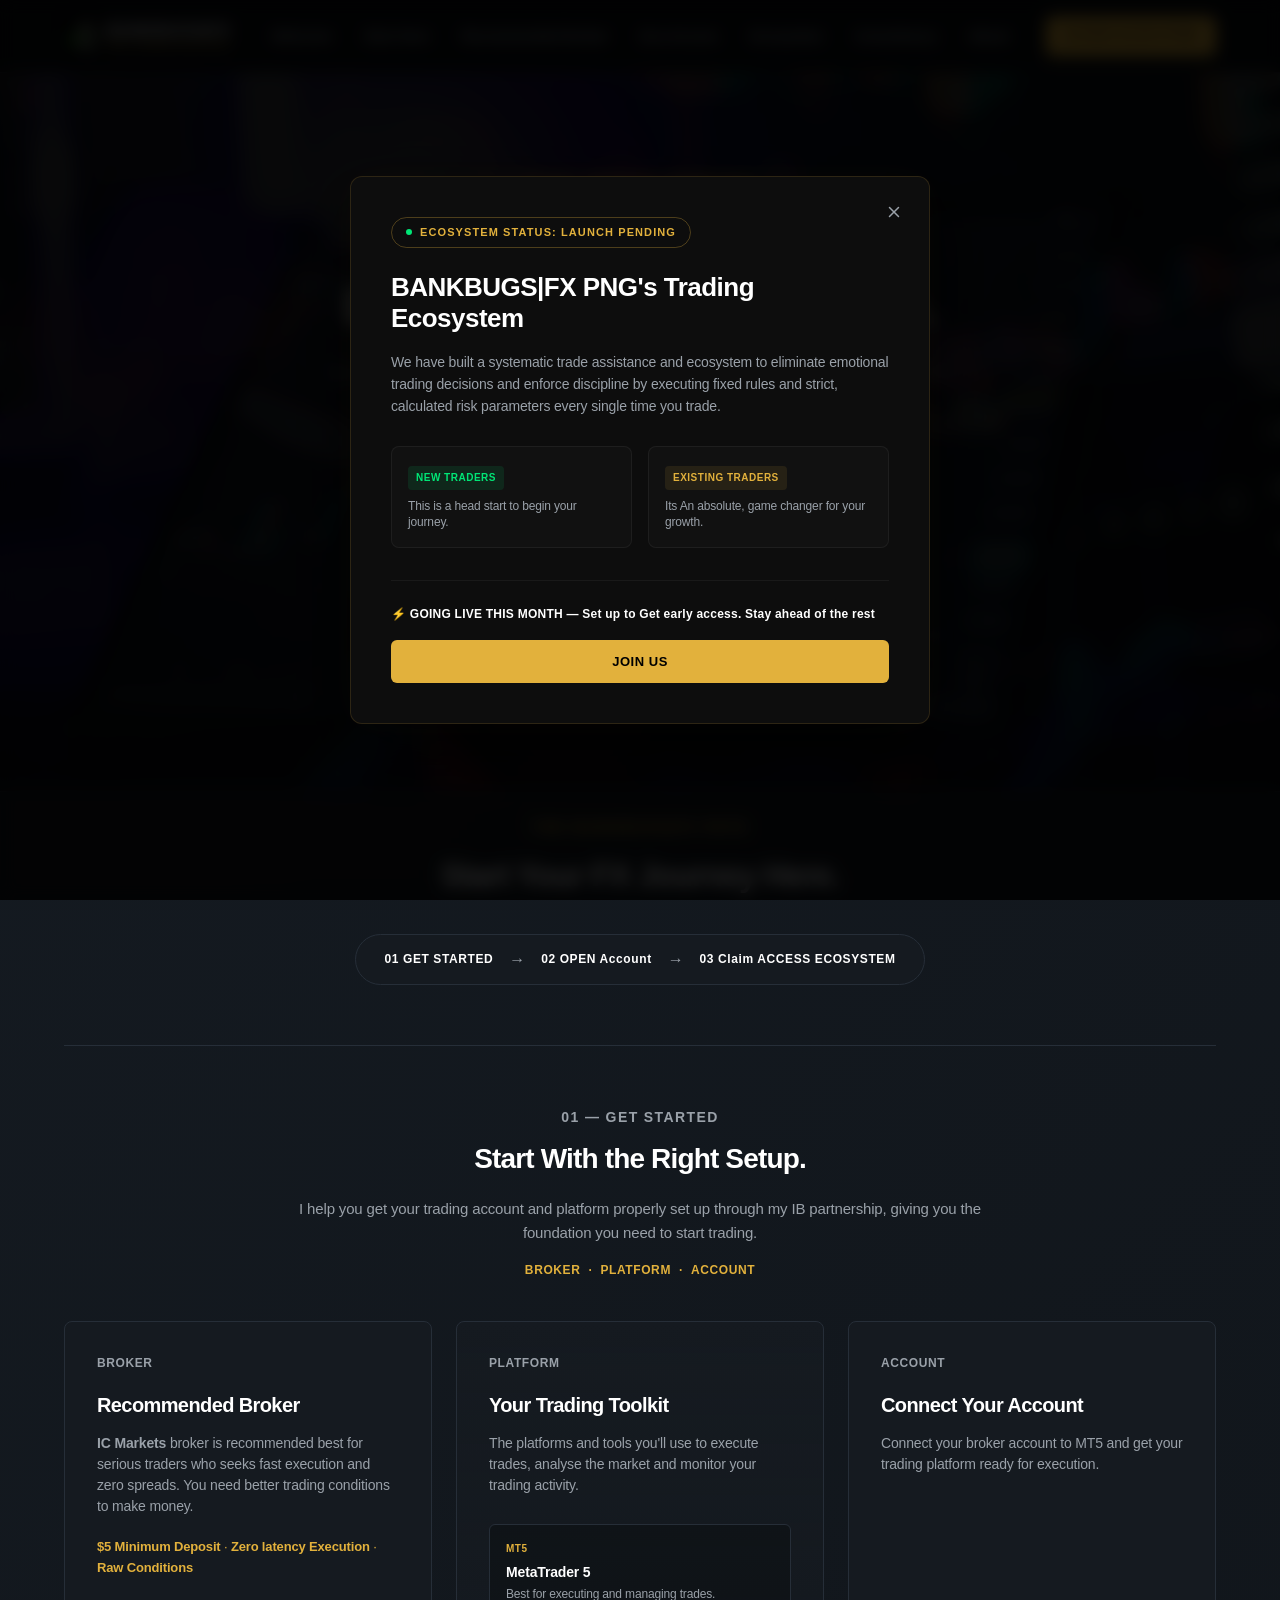
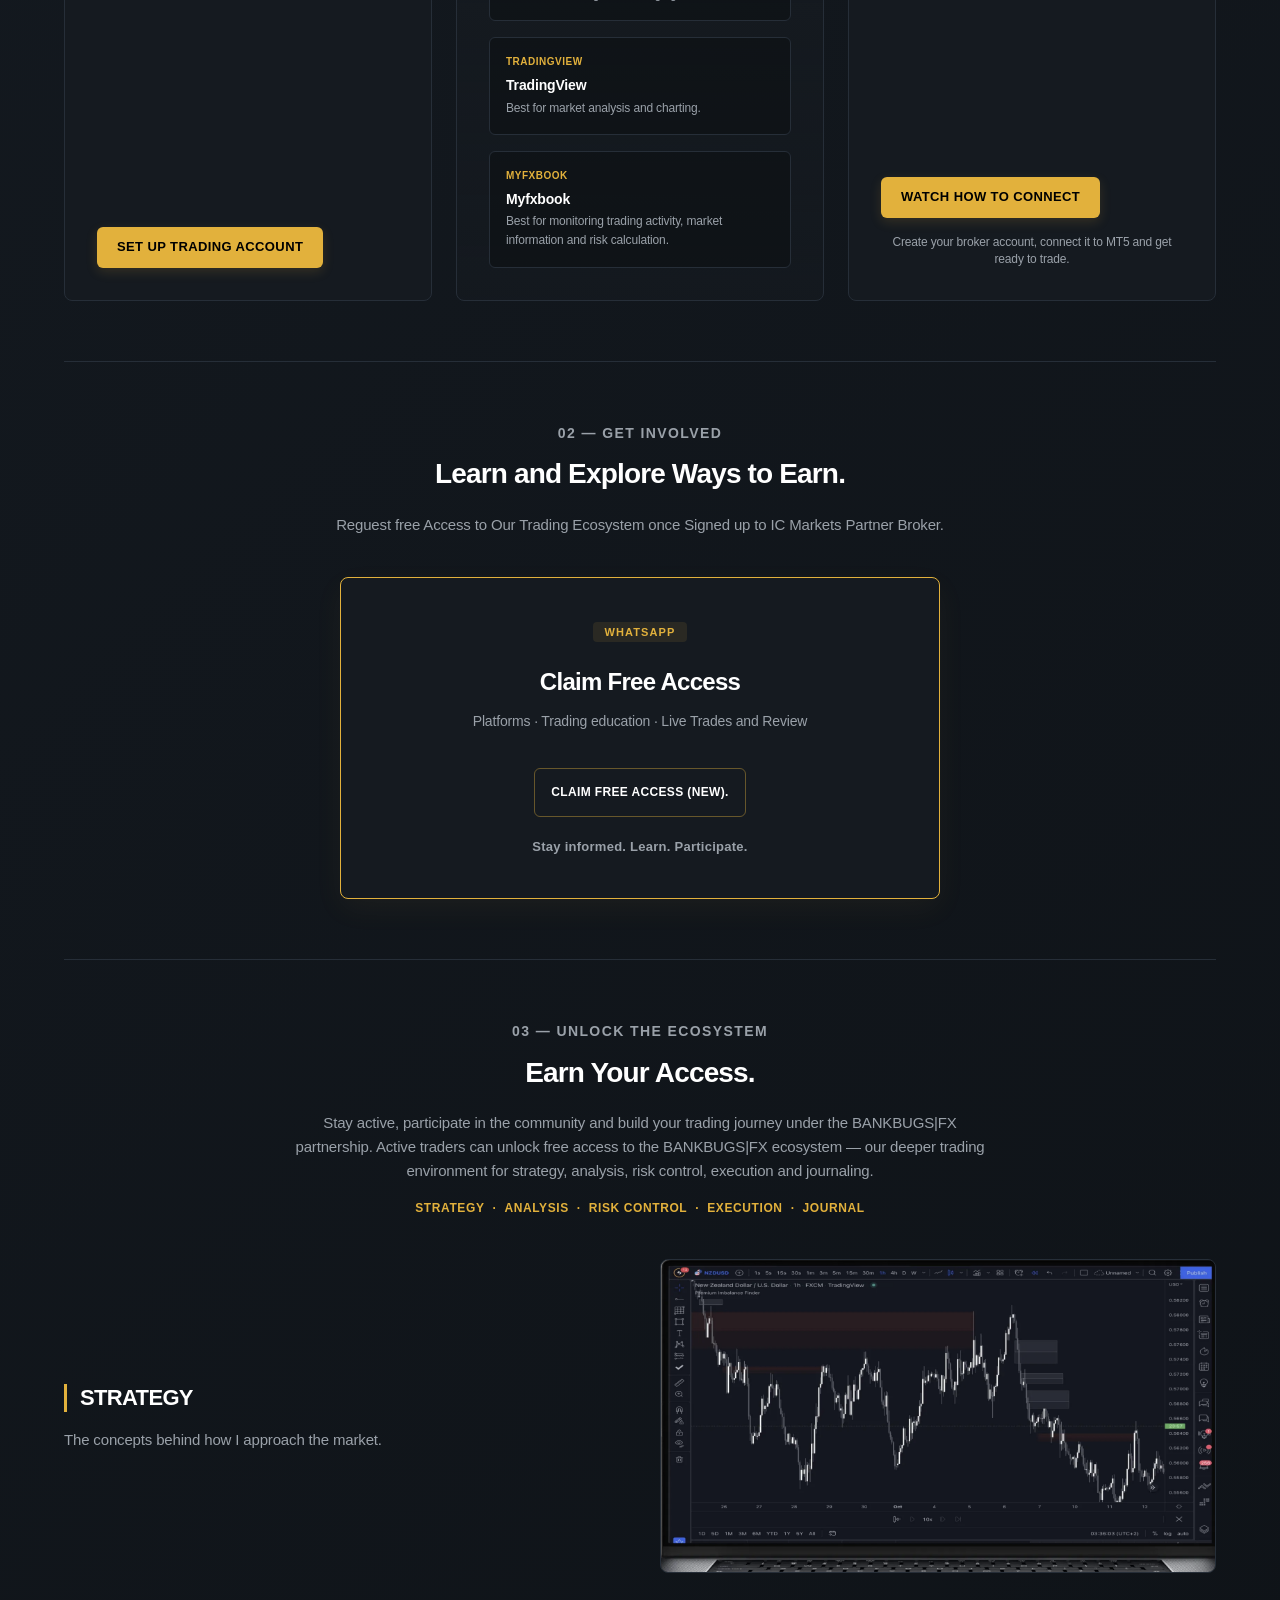
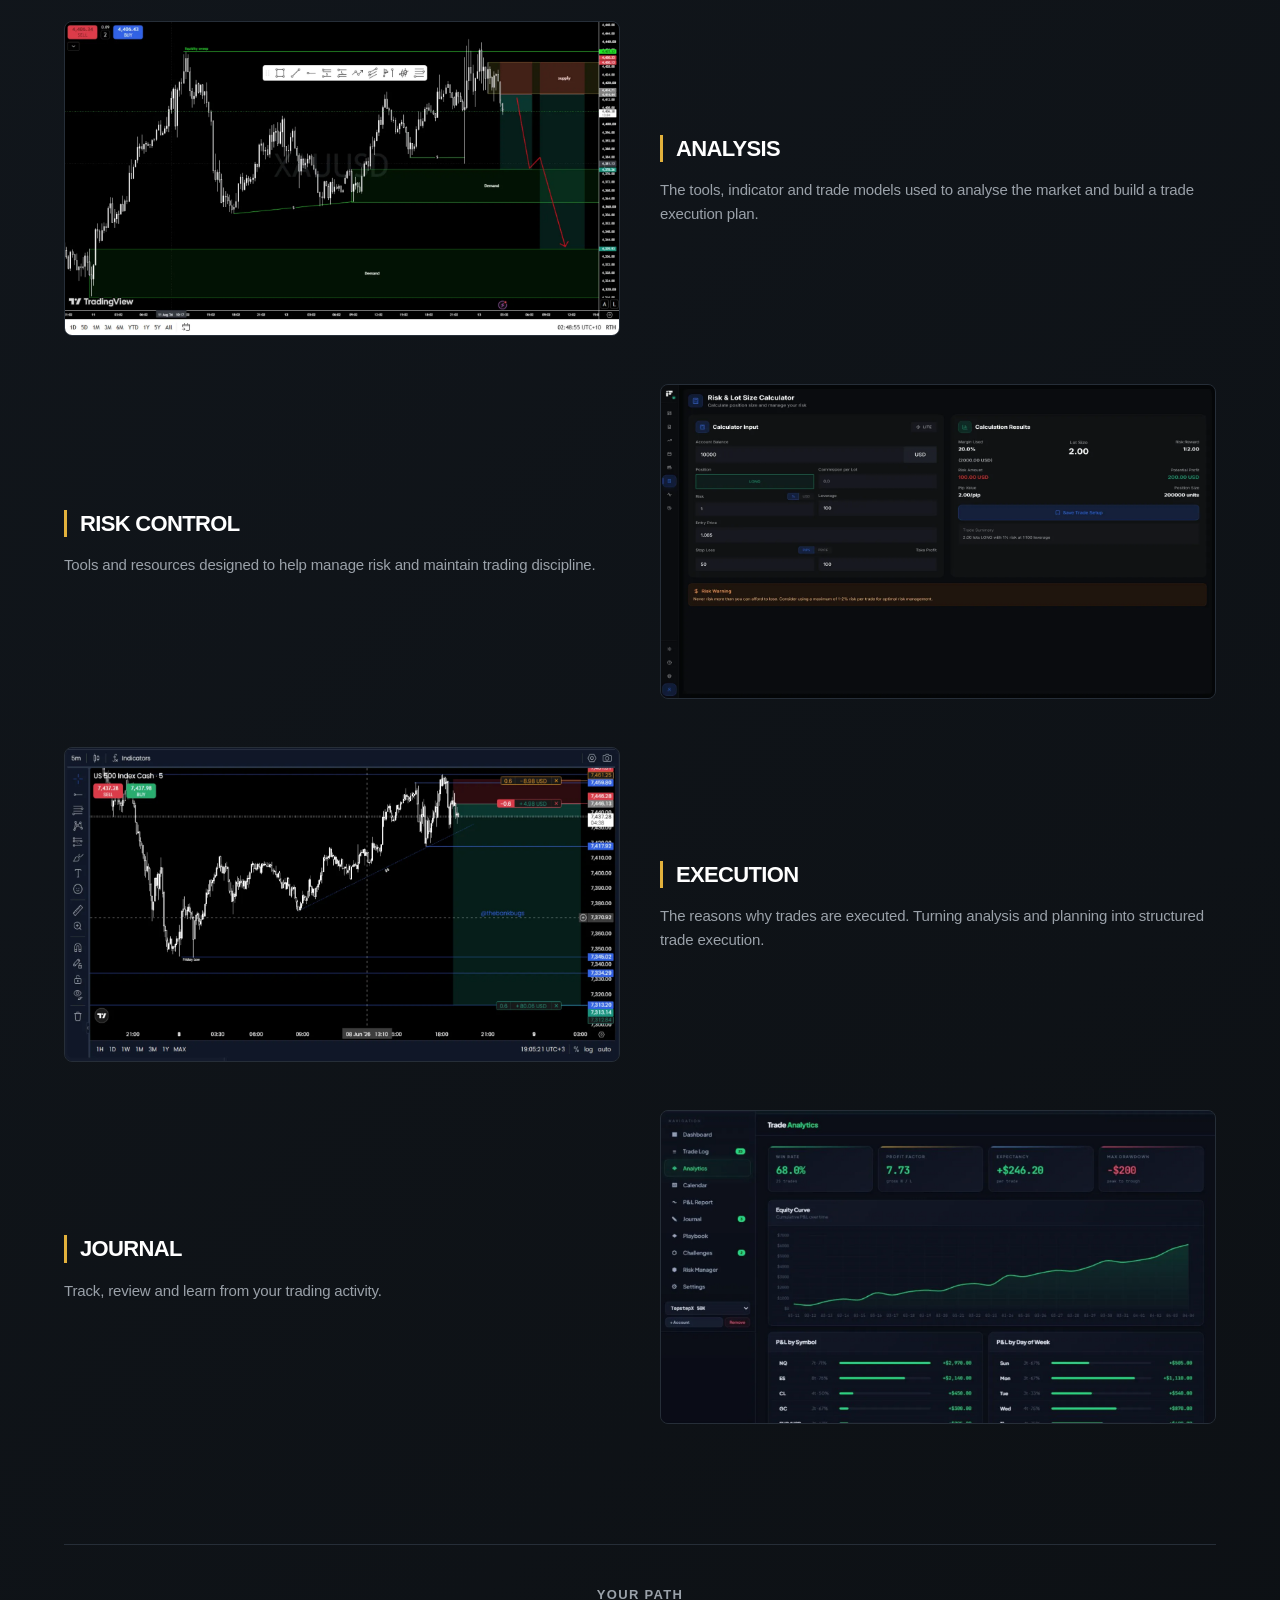
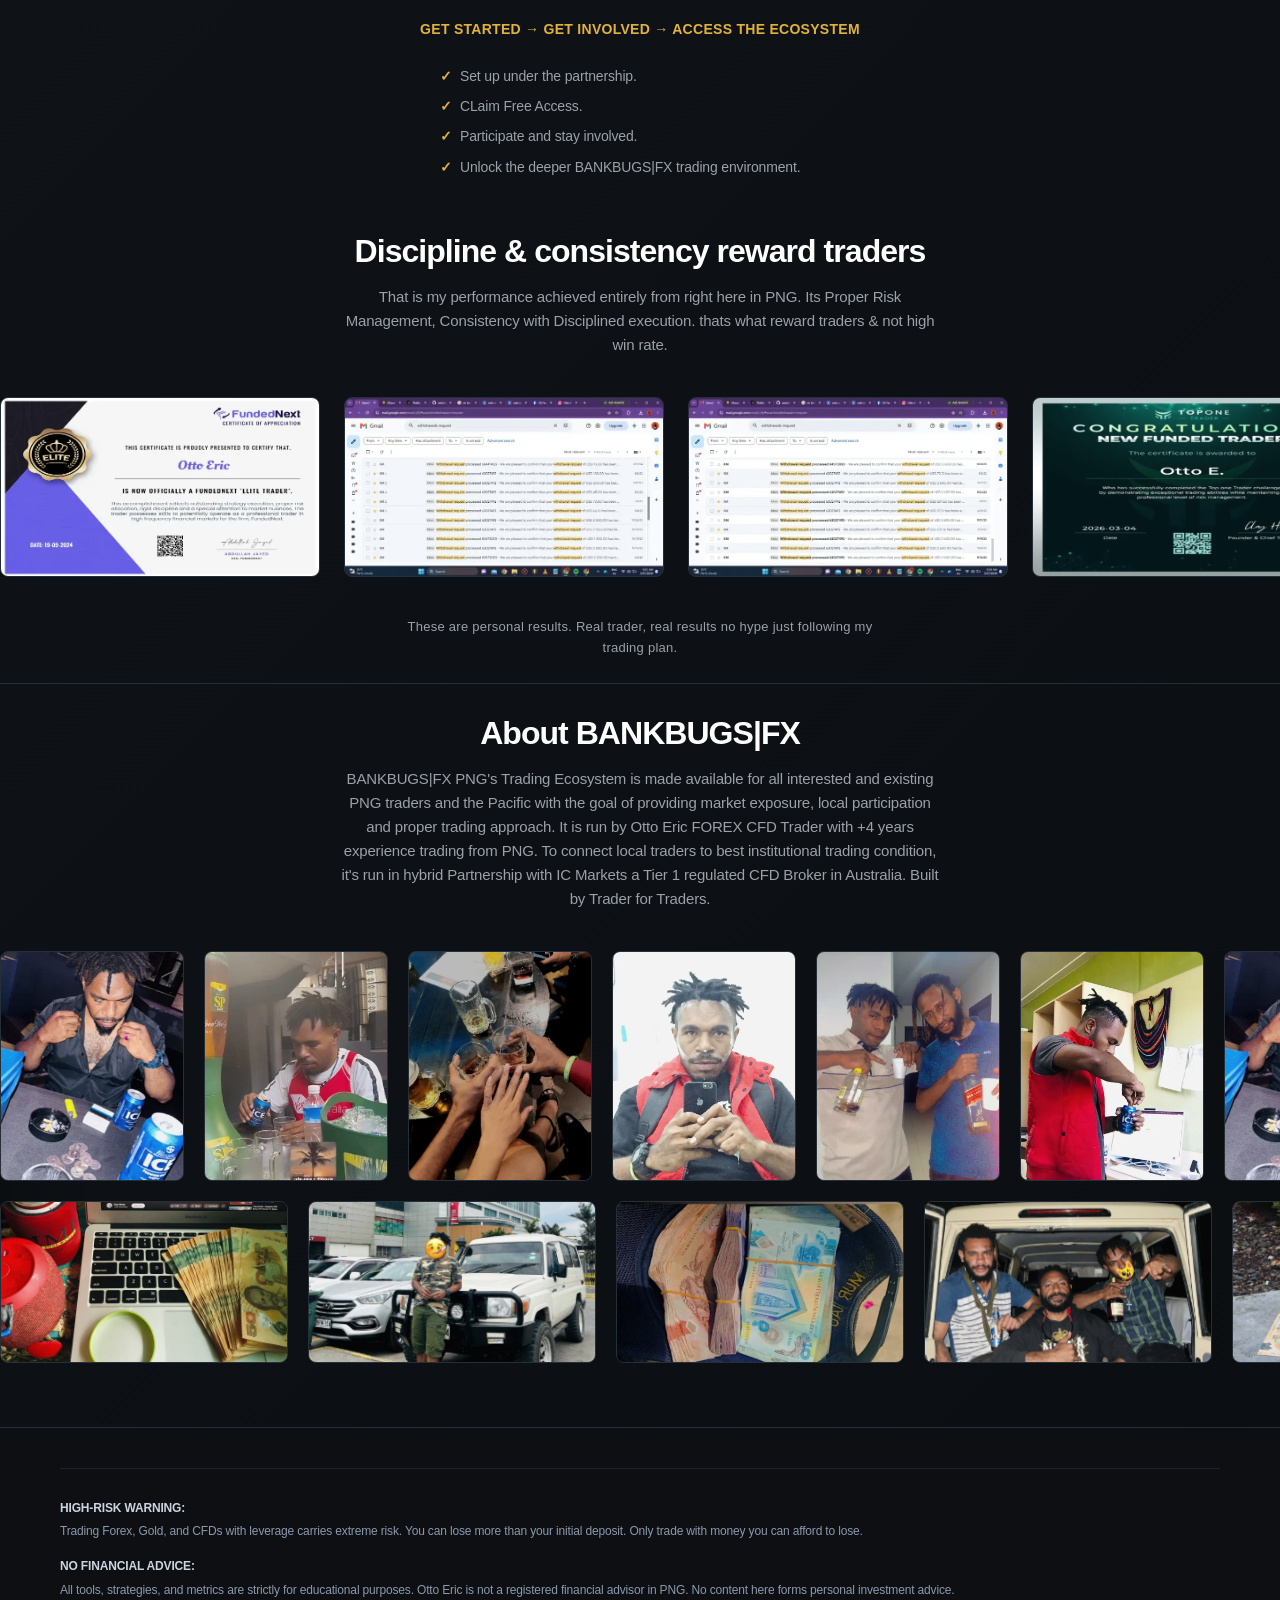
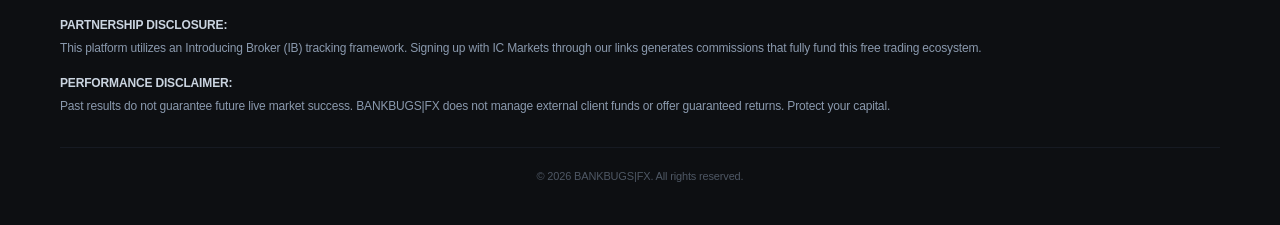
==== commit ea68fd42: "Update index.html" ====
--- a/index.html
+++ b/index.html
@@ -60,9 +60,9 @@
             <a href="#section-onboarding" class="nav-link">Welcome</a>
              <a href="#getting-started" class="nav-link">Start Here</a>
              <a href="#broker" class="nav-link">Recommended Broker</a>
-            <a href="#community" class="nav-link">Join Community</a>
-            <a href="#ecosystem" class="nav-link">Use Ecosystem</a>
-            <a href="#withdrawals" class="nav-link">See Results</a>
+            <a href="#community" class="nav-link">Eco-Access</a>
+            <a href="#ecosystem" class="nav-link">Ecosystem</a>
+            <a href="#withdrawals" class="nav-link">Consistency</a>
             <a href="#about-me" class="nav-link">About</a>
         </div>
         
@@ -202,9 +202,9 @@
             <div class="funnel-breadcrumb">
                 <span class="step-link">01 GET STARTED</span>
                 <span class="step-arrow">→</span>
-                <span class="step-link">02 JOIN COMMUNITY</span>
+                <span class="step-link">02 OPEN Account</span>
                 <span class="step-arrow">→</span>
-                <span class="step-link">03 ACCESS ECOSYSTEM</span>
+                <span class="step-link">03 Claim ACCESS ECOSYSTEM</span>
             </div>
         </header>
 
@@ -288,16 +288,16 @@
         <div id="community" class="funnel-step-block">
             <div class="step-block-header">
                 <h2>02 — GET INVOLVED</h2>
-                <h3>Join the Free Community.</h3>
-                <p>Join the BANKBUGS|FX community to receive daily market updates, basic PNG-focused trading education, trade alerts and stay connected with the community.</p>
+                <h3>Learn and Explore Ways to Earn.</h3>
+                <p>Reguest free Access to Our Trading Ecosystem once Signed up to IC Markets Partner Broker.</p>
             </div>
 
             <div class="community-cta-card">
                 <span class="whatsapp-tag">WHATSAPP</span>
-                <h3>BANKBUGS|FX COMMUNITY</h3>
-                <p>Daily market insight · Trading education · Trade alerts</p>
+                <h3>Claim Free Access</h3>
+                <p>Platforms · Trading education · Live Trades and Review</p>
                 <div class="cta-wrapper">
-                    <a href="https://whatsapp.com/channel/0029VbCknH1BqbrEymxFje2I" class="btn">Join Community</a>
+                   <a href="javascript:void(0);" onclick="redirectToWhatsApp('help');" class="btn-hero-gold btn-hero-gold-outline" rel="noopener">Claim Free Access (New). </a>
                 </div>
                 <div class="cta-footer-tag">Stay informed. Learn. Participate.</div>
             </div>
@@ -393,11 +393,11 @@
         <footer class="funnel-summary-footer">
             <h4>YOUR PATH</h4>
             <div class="summary-badge-path">
-                <span>GET STARTED</span> → <span>GET INVOLVED</span> → <span>UNLOCK THE ECOSYSTEM</span>
+                <span>GET STARTED</span> → <span>GET INVOLVED</span> → <span>ACCESS THE ECOSYSTEM</span>
             </div>
             <ul class="summary-list">
                 <li>Set up under the partnership.</li>
-                <li>Join the community.</li>
+                <li>CLaim Free Access.</li>
                 <li>Participate and stay involved.</li>
                 <li>Unlock the deeper BANKBUGS|FX trading environment.</li>
             </ul>
@@ -407,53 +407,6 @@
 </section>
 
 
-
-
-
-    <!-- ==========================================
-       SECTION: THE PRIVATE SOCIAL MATRIX BLOCK
-       ========================================== -->
-    <section id="socials" class="follow-section-block">
-        <div class="container">
-            <h2 class="section-title">Stay Connected to our channels</h2>
-            <p class="section-subtitle">Get educational PNG Trading contents. Live Daily Trade Alerts on whatsapp channel.</p>
-            
-            <div class="social-channels-horizontal">
-                <!-- TikTok Node -->
-                <a href="https://www.tiktok.com/@bankbugsfx" target="_blank" rel="noopener noreferrer" class="social-node-item">
-                    <div class="social-icon-wrapper">
-                        <svg xmlns="http://w3.org" width="24" height="24" viewBox="0 0 24 24" fill="none" stroke="currentColor" stroke-width="2" stroke-linecap="round" stroke-linejoin="round"><path d="M9 12a4 4 0 1 0 4 4V4a5 5 0 0 0 5 5"></path></svg>
-                    </div>
-                    <span class="social-platform-title">TikTok</span>
-                </a>
-                
-                <!-- Instagram Node -->
-                <a href="https://www.instagram.com/bankbugsfx/" target="_blank" rel="noopener noreferrer" class="social-node-item">
-                    <div class="social-icon-wrapper">
-                        <svg xmlns="http://w3.org" width="24" height="24" viewBox="0 0 24 24" fill="none" stroke="currentColor" stroke-width="2" stroke-linecap="round" stroke-linejoin="round"><rect x="2" y="2" width="20" height="20" rx="5" ry="5"></rect><path d="M16 11.37A4 4 0 1 1 12.63 8 4 4 0 0 1 16 11.37z"></path><line x1="17.5" y1="6.5" x2="17.51" y2="6.5"></line></svg>
-                    </div>
-                    <span class="social-platform-title">Instagram</span>
-                </a>
-
-                <!-- Facebook Node -->
-                <a href="https://facebook.com" target="_blank" rel="noopener noreferrer" class="social-node-item">
-                    <div class="social-icon-wrapper">
-                        <svg xmlns="http://w3.org" width="24" height="24" viewBox="0 0 24 24" fill="none" stroke="currentColor" stroke-width="2" stroke-linecap="round" stroke-linejoin="round"><path d="M18 2h-3a5 5 0 0 0-5 5v3H7v4h3v8h4v-8h3l1-4h-4V7a1 1 0 0 1 1-1h3z"></path></svg>
-                    </div>
-                    <span class="social-platform-title">Facebook</span>
-                </a>
-
-                <!-- WhatsApp Node -->
-                <a href="https://whatsapp.com/channel/0029VbCknH1BqbrEymxFje2I" target="_blank" rel="noopener noreferrer" class="social-node-item">
-                    <div class="social-icon-wrapper">
-                        <svg xmlns="http://w3.org" width="24" height="24" viewBox="0 0 24 24" fill="none" stroke="currentColor" stroke-width="2" stroke-linecap="round" stroke-linejoin="round"><path d="M21 11.5a8.38 8.38 0 0 1-.9 3.8 8.5 8.5 0 0 1-7.6 4.7 8.38 8.38 0 0 1-3.8-.9L3 21l1.9-5.7a8.38 8.38 0 0 1-.9-3.8 8.5 8.5 0 0 1 4.7-7.6 8.38 8.38 0 0 1 3.8-.9h.5a8.48 8.48 0 0 1 8 8v.5z"></path></svg>
-                    </div>
-                    <span class="social-platform-title">WhatsApp</span>
-                </a>
-            </div>
-        </div>
-    </section>
-   
 <!-- ==========================================
      SECTION 4: THE UNALTERABLE PERFORMANCE EVIDENCE (FULL-BLEED MARQUEE)
      ========================================== -->
